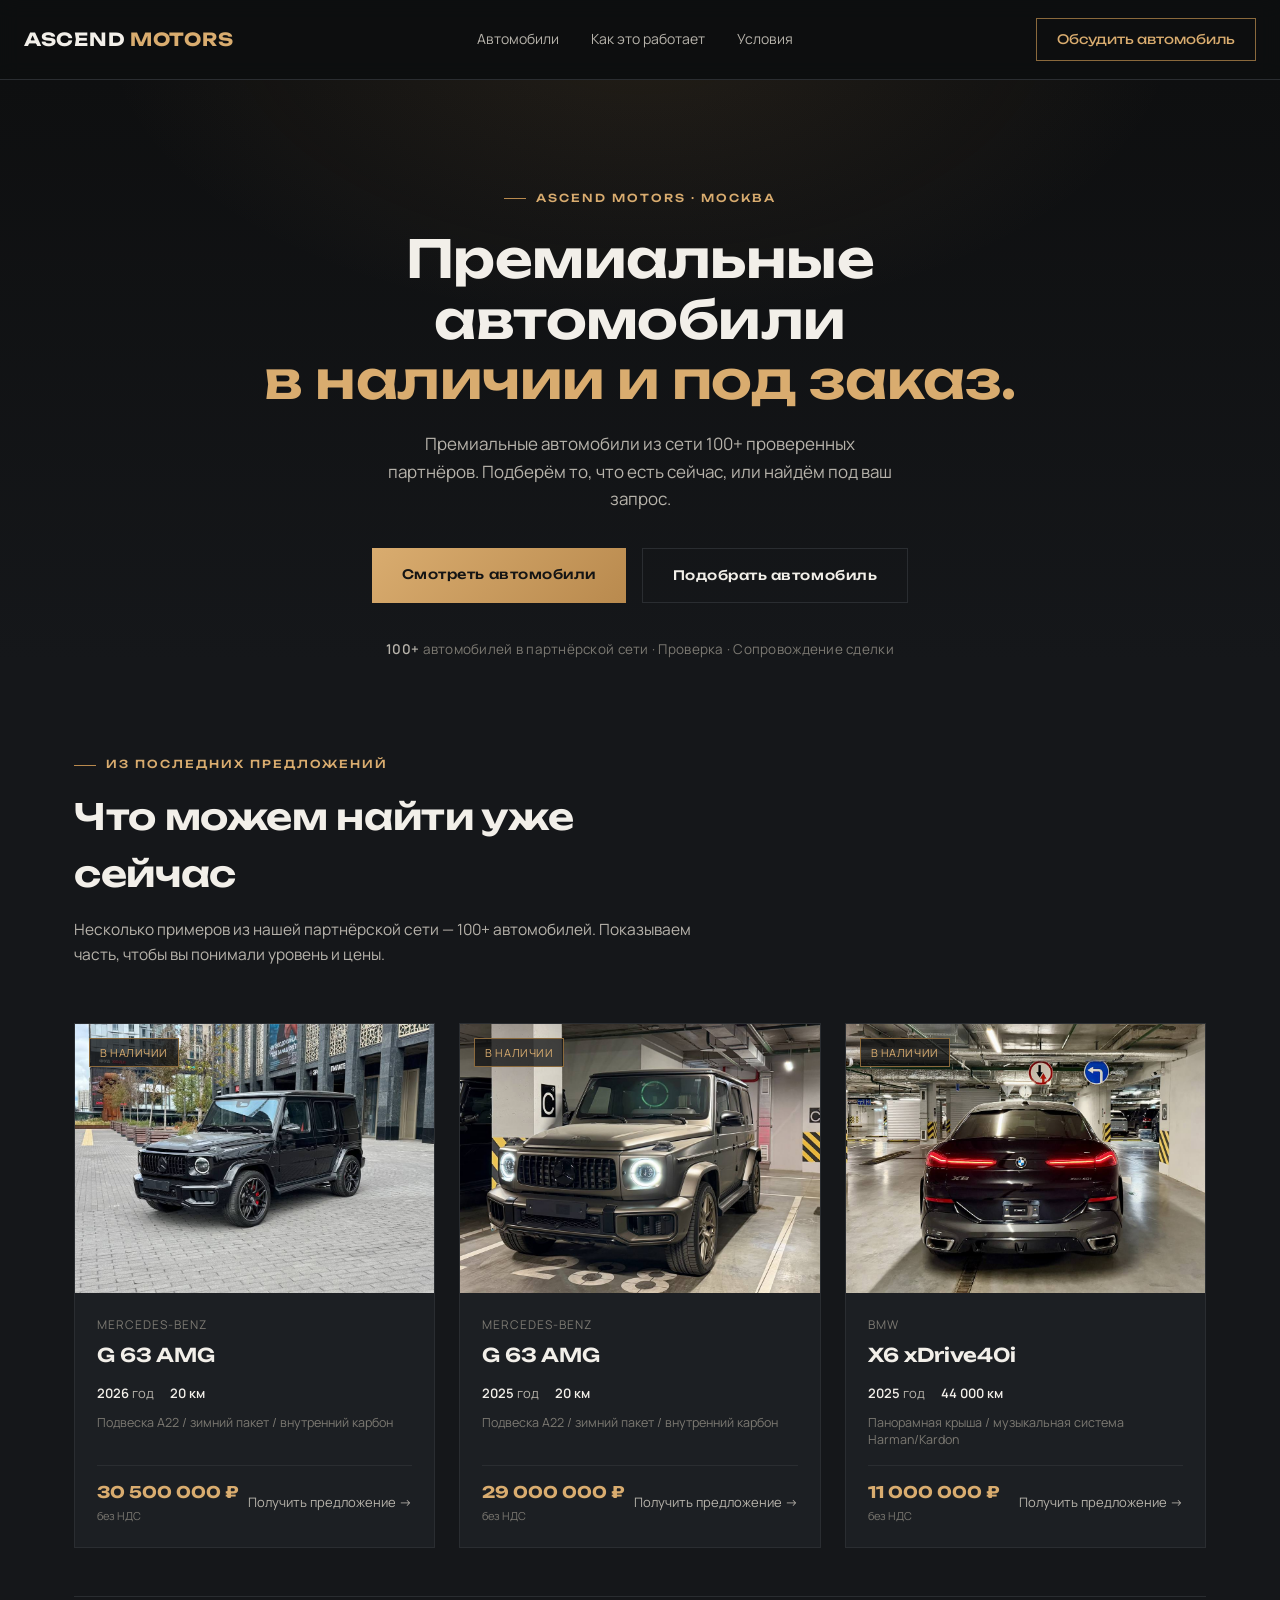
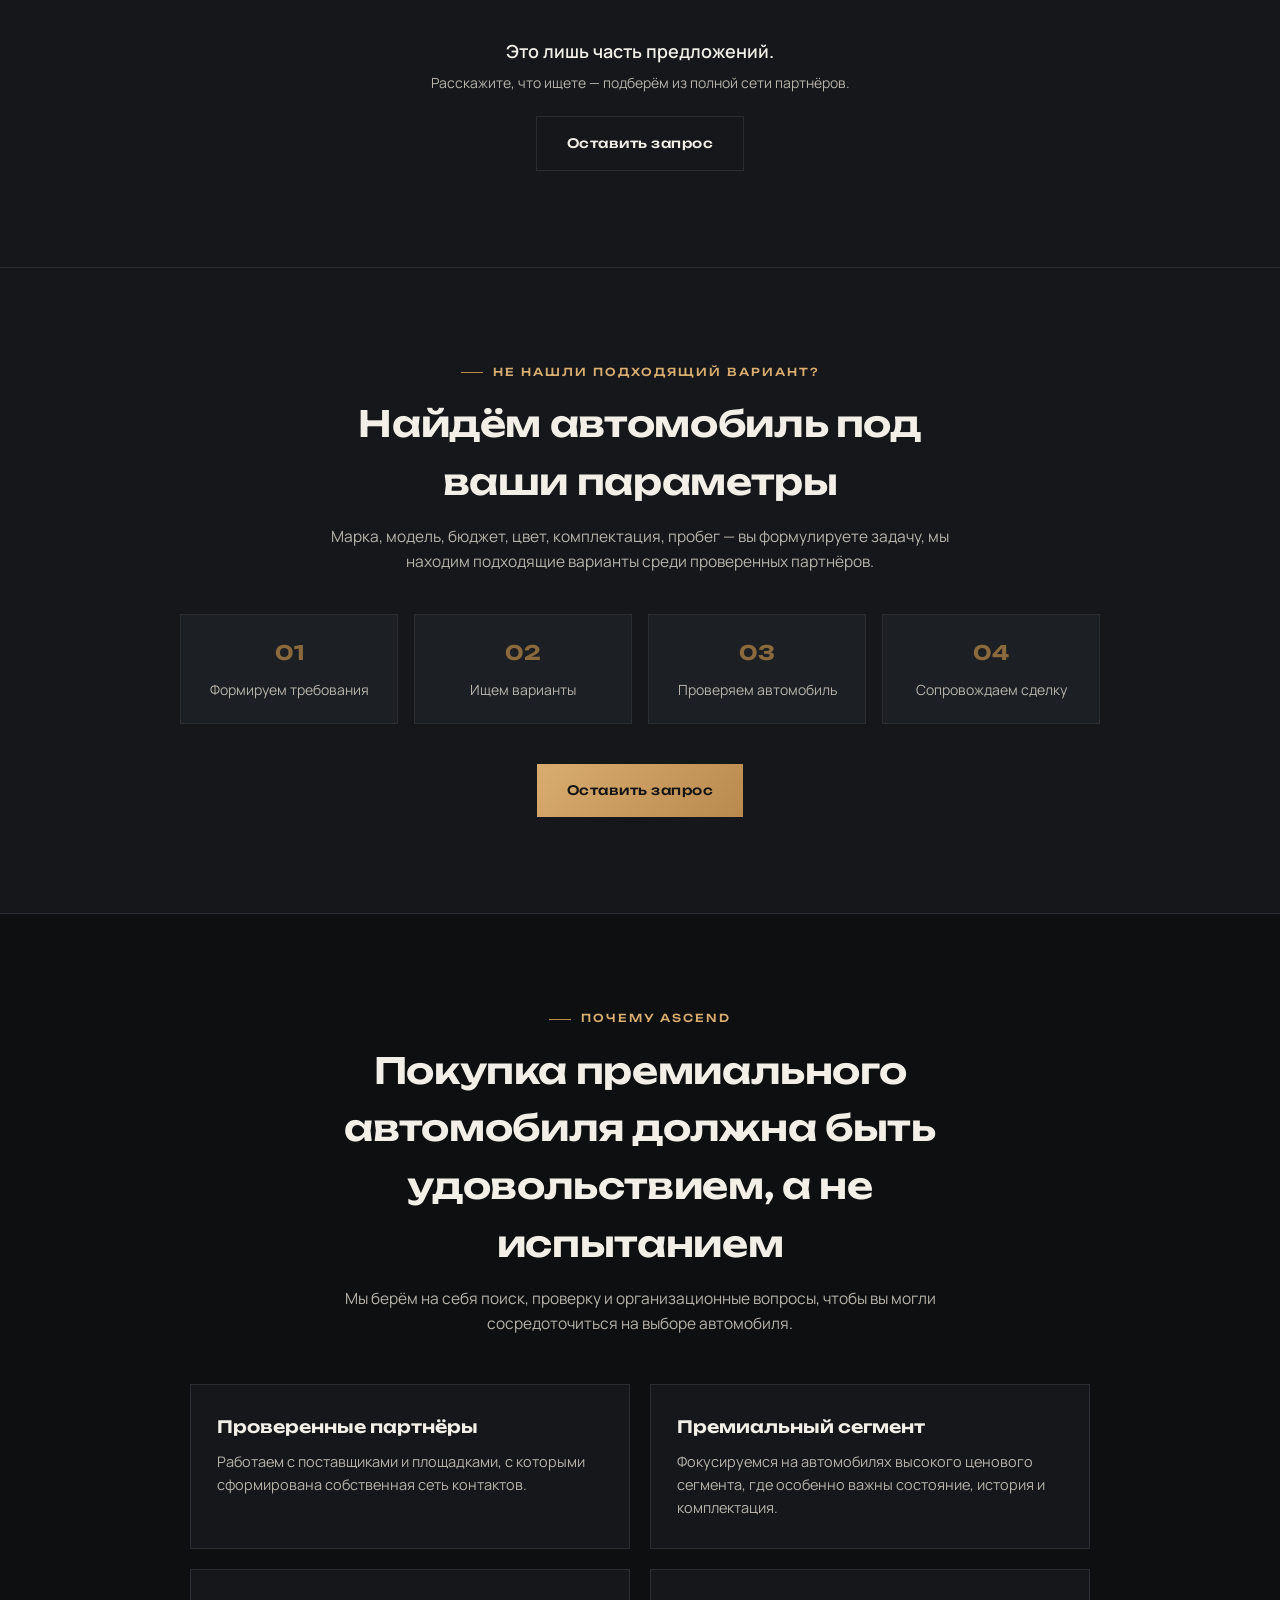
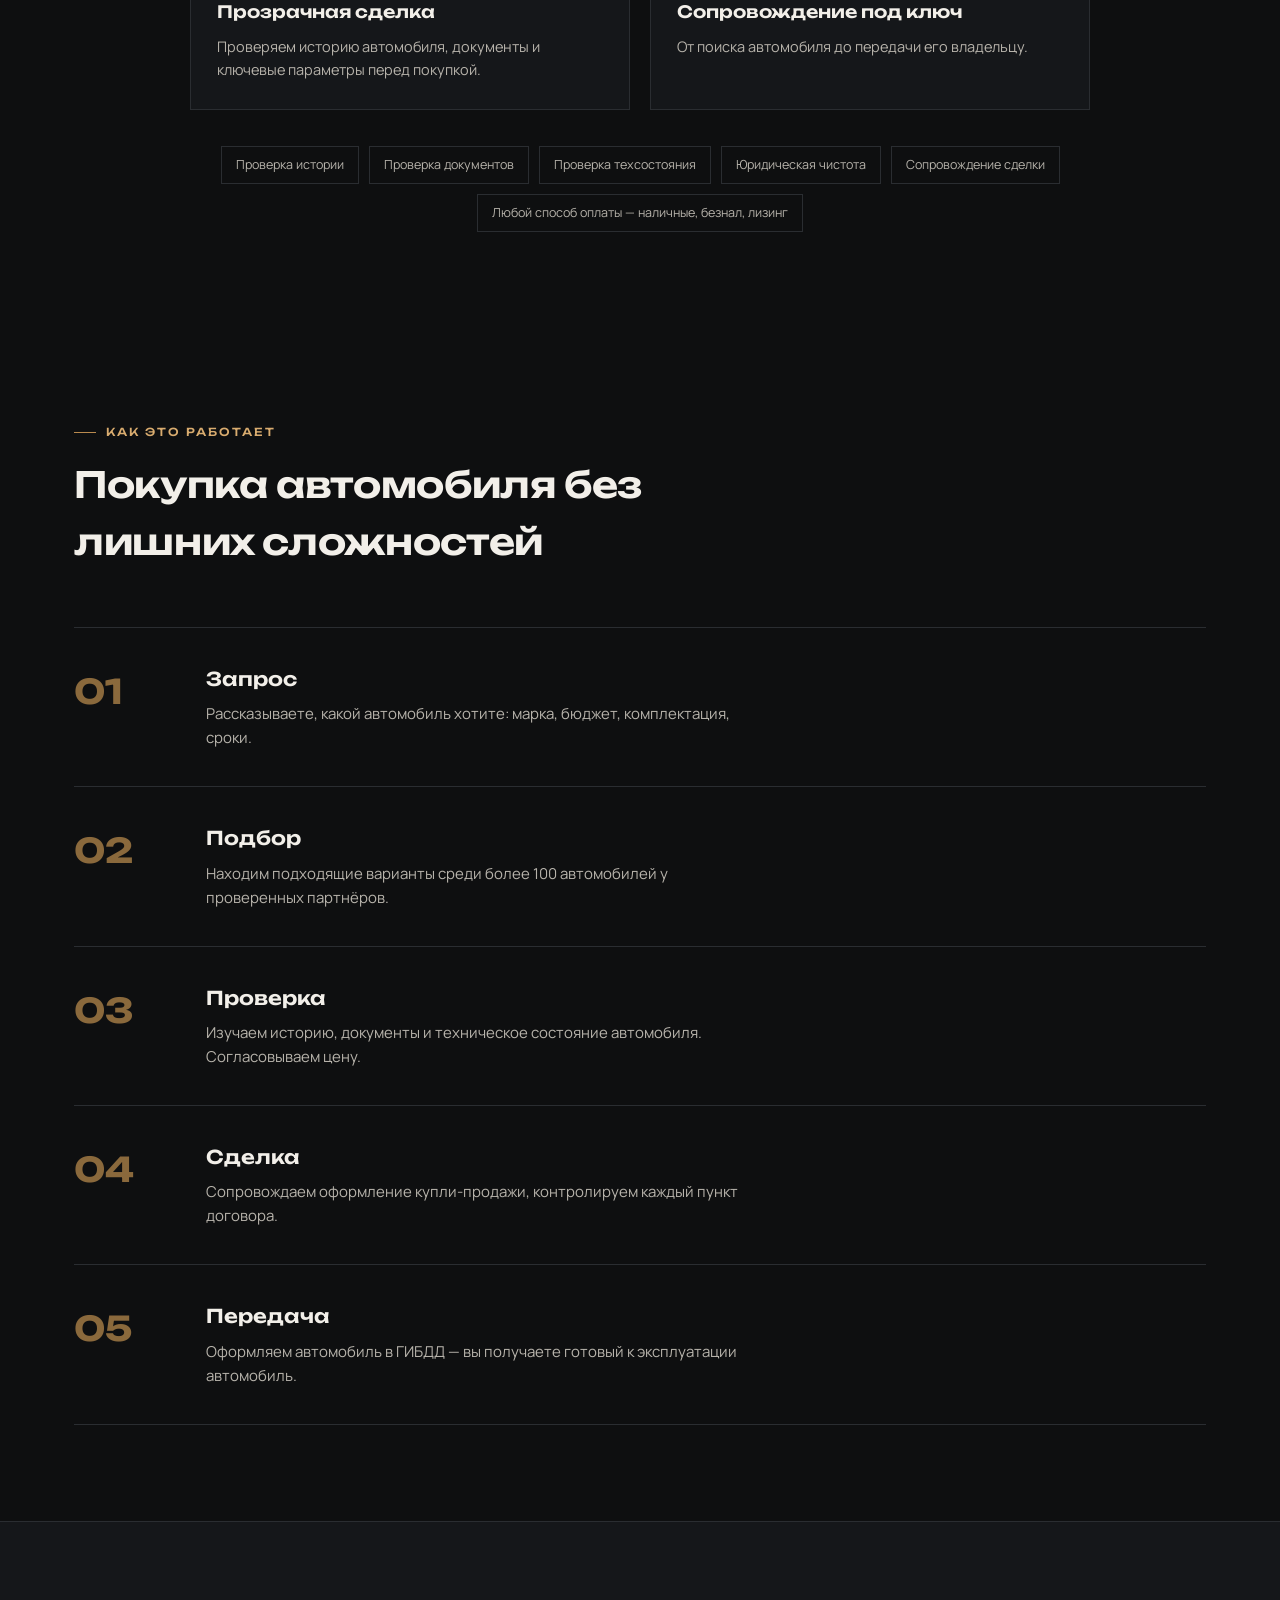
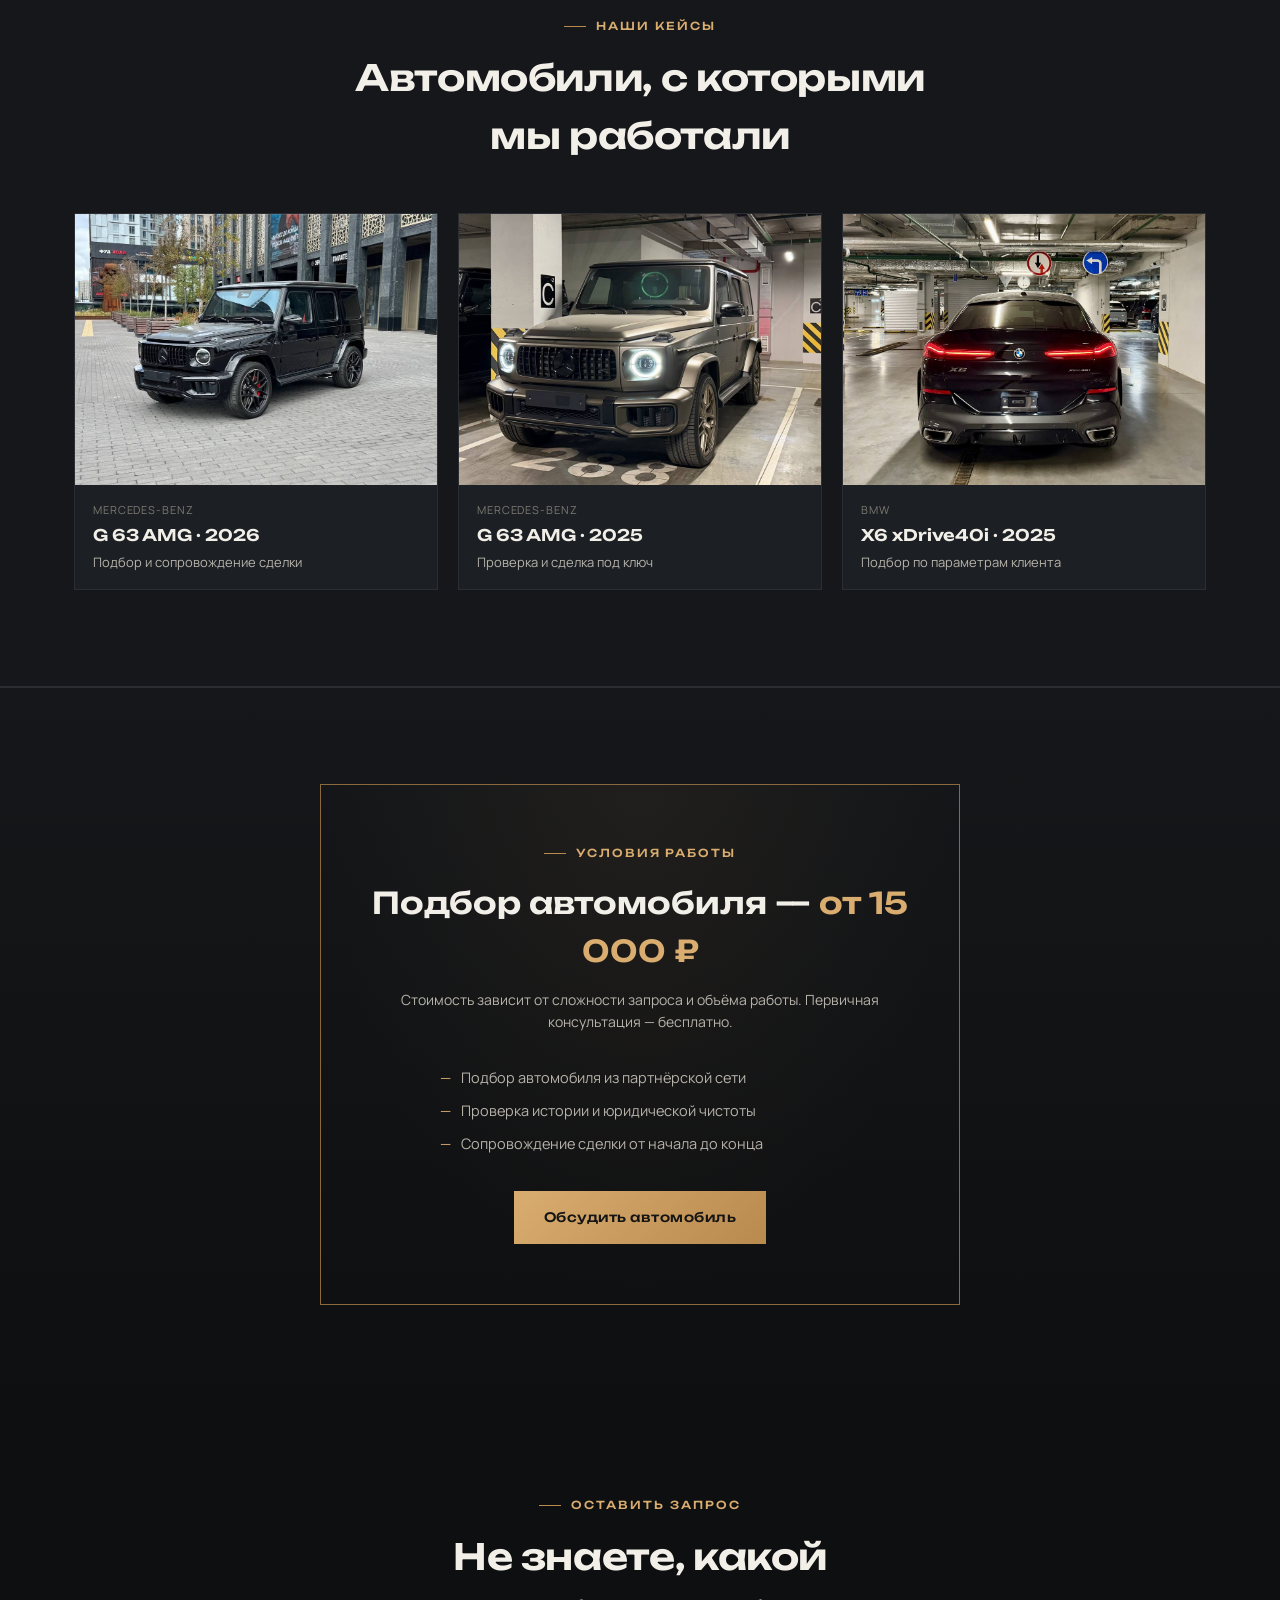
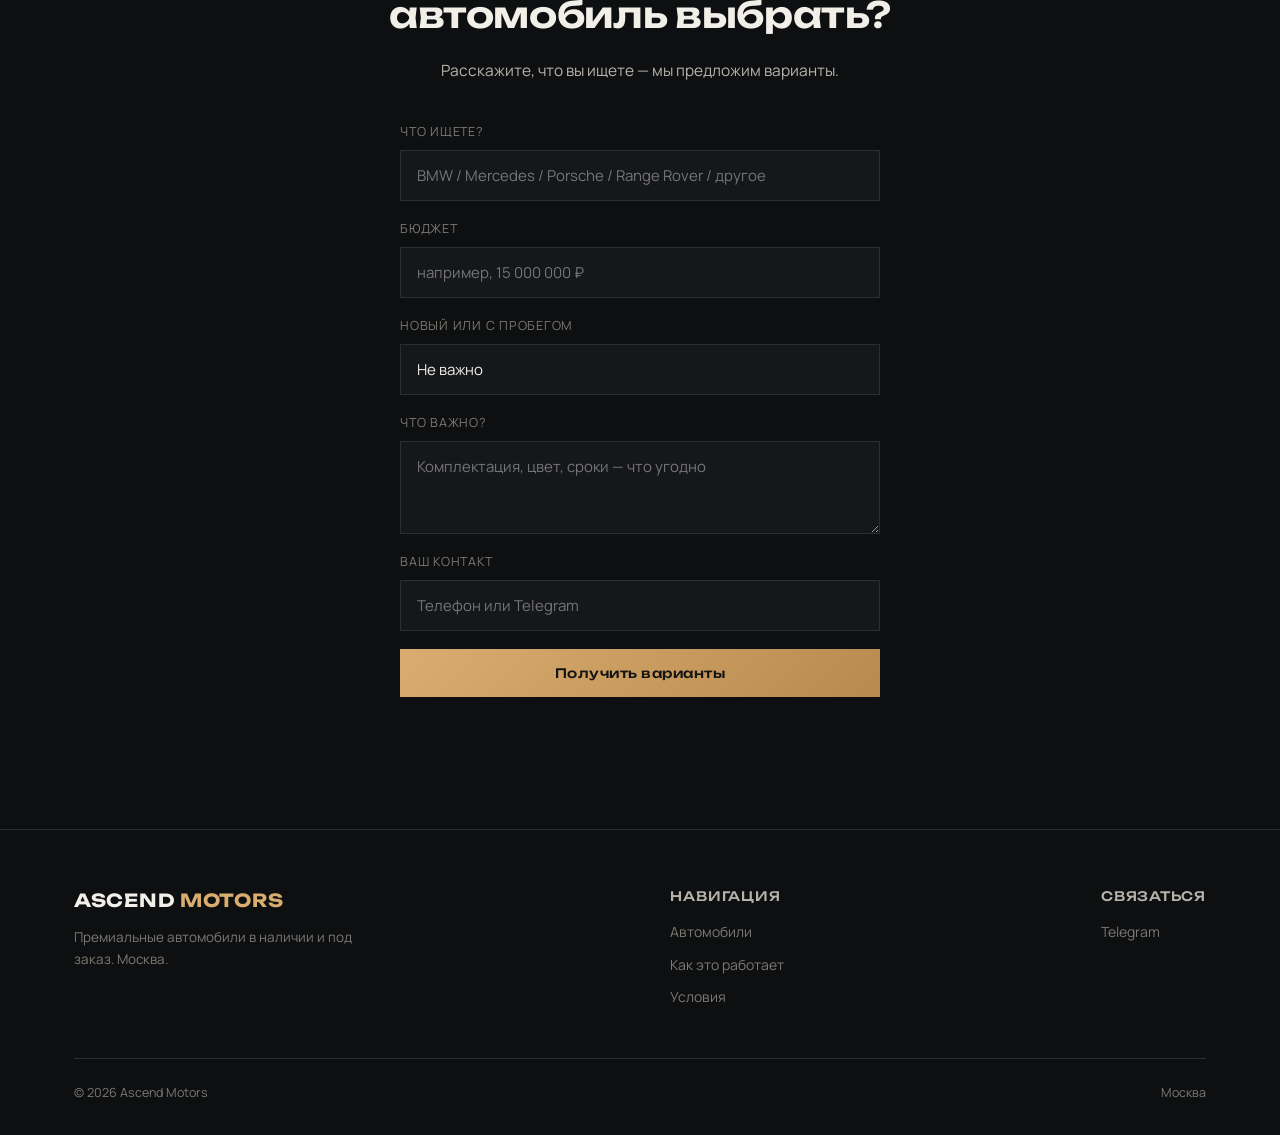
==== index.html @ bc5dca81 "Add files via upload" ====
<!DOCTYPE html>
<html lang="ru">
<head>
<meta charset="UTF-8">
<meta name="viewport" content="width=device-width, initial-scale=1.0">
<title>Ascend Motors — Премиальные автомобили в наличии и под заказ</title>
<link rel="preconnect" href="https://fonts.googleapis.com">
<link href="https://fonts.googleapis.com/css2?family=Unbounded:wght@400;500;600;700;800&family=Manrope:wght@400;500;600;700&display=swap" rel="stylesheet">
<style>
  :root{
    --bg-0:#0e0f10;
    --bg-1:#15171a;
    --bg-2:#1c1f23;
    --line:#2a2d31;
    --text-0:#f2efe9;
    --text-1:#b7b3ab;
    --text-2:#7c7972;
    --bronze:#b98a4e;
    --bronze-light:#d9ac6f;
    --bronze-dim:#8a693c;
    --radius:2px;
  }
  *{margin:0;padding:0;box-sizing:border-box;}
  html{scroll-behavior:smooth;overflow-x:hidden;}
  body{
    background:var(--bg-0);
    color:var(--text-0);
    font-family:'Manrope',sans-serif;
    font-size:16px;
    line-height:1.6;
    -webkit-font-smoothing:antialiased;
    overflow-x:hidden;
    max-width:100vw;
  }
  h1,h2,h3,.eyebrow,.logo,.btn,.stat-num{
    font-family:'Unbounded',sans-serif;
  }
  a{color:inherit;text-decoration:none;}
  img{max-width:100%;display:block;}
  .wrap{max-width:1180px;margin:0 auto;padding:0 24px;}
  .eyebrow{
    font-size:11px;
    letter-spacing:.18em;
    text-transform:uppercase;
    color:var(--bronze-light);
    font-weight:500;
    display:flex;
    align-items:center;
    gap:10px;
  }
  .eyebrow::before{
    content:'';
    width:22px;height:1px;
    background:var(--bronze);
    display:inline-block;
  }

  /* HEADER */
  header{
    position:sticky;top:0;z-index:50;
    background:rgba(14,15,16,.85);
    backdrop-filter:blur(10px);
    border-bottom:1px solid var(--line);
  }
  .nav{
    display:flex;align-items:center;justify-content:space-between;
    padding:18px 24px;
  }
  .logo{
    font-size:18px;font-weight:700;letter-spacing:.04em;
  }
  .logo span{color:var(--bronze-light);}
  .nav-links{
    display:flex;gap:32px;
    font-size:14px;
    color:var(--text-1);
  }
  .nav-links a:hover{color:var(--text-0);}
  .nav-cta{
    border:1px solid var(--bronze-dim);
    padding:10px 20px;
    font-size:13px;
    font-family:'Unbounded',sans-serif;
    color:var(--bronze-light);
    transition:.2s;
  }
  .nav-cta:hover{background:var(--bronze);color:#0e0f10;border-color:var(--bronze);}
  .nav-toggle{display:none;}

  /* HERO */
  .hero{
    position:relative;
    padding:110px 24px 0;
    overflow:hidden;
    background:
      radial-gradient(ellipse 900px 500px at 50% -10%, rgba(185,138,78,.12), transparent 60%),
      linear-gradient(180deg,var(--bg-0),var(--bg-1));
  }
  .hero-grid{
    position:relative;
    max-width:760px;margin:0 auto;
    text-align:center;
    display:flex;
    flex-direction:column;
    align-items:center;
  }
  .hero .eyebrow{justify-content:center;}
  .hero h1{
    font-size:clamp(32px,4.6vw,52px);
    line-height:1.16;
    font-weight:600;
    letter-spacing:-.01em;
    margin:22px 0 20px;
  }
  .hero h1 em{
    font-style:normal;
    color:var(--bronze-light);
  }
  .hero p{
    color:var(--text-1);
    font-size:17px;
    max-width:520px;
    margin:0 auto 36px;
  }
  .hero-cta-row{display:flex;gap:16px;flex-wrap:wrap;justify-content:center;}
  .btn{
    display:inline-block;
    padding:16px 30px;
    font-size:13px;
    letter-spacing:.04em;
    font-weight:500;
  }
  .btn-primary{
    background:linear-gradient(135deg,var(--bronze-light),var(--bronze));
    color:#141414;
  }
  .btn-primary:hover{filter:brightness(1.08);}
  .btn-ghost{
    border:1px solid var(--line);
    color:var(--text-0);
  }
  .btn-ghost:hover{border-color:var(--bronze-dim);}

  .hero-tagline{
    margin-top:36px;
    font-size:13.5px;
    color:var(--text-2);
    letter-spacing:.02em;
  }
  .hero-tagline b{color:var(--text-1);font-weight:600;}

  /* SECTION SHARED */
  section{padding:96px 24px;}
  .section-head{
    max-width:640px;
    margin-bottom:56px;
  }
  .section-head h2{
    font-size:clamp(26px,3vw,36px);
    font-weight:600;
    margin-top:14px;
    letter-spacing:-.01em;
  }
  .section-head p{color:var(--text-1);margin-top:14px;font-size:15.5px;}

  /* CONCIERGE (FIND FOR ME) */
  .concierge{background:var(--bg-1);border-top:1px solid var(--line);border-bottom:1px solid var(--line);}
  .mini-steps{
    display:grid;
    grid-template-columns:repeat(4, minmax(0,1fr));
    gap:16px;
    max-width:920px;margin:0 auto;
  }
  .mini-step{
    background:var(--bg-2);
    border:1px solid var(--line);
    padding:22px 18px;
    text-align:center;
    font-size:14px;
    color:var(--text-1);
  }
  .mini-step span{
    display:block;
    font-family:'Unbounded',sans-serif;
    color:var(--bronze-dim);
    font-size:20px;
    font-weight:700;
    margin-bottom:10px;
  }

  /* WHY ASCEND */
  .why-grid{
    display:grid;
    grid-template-columns:repeat(2, minmax(0,1fr));
    gap:20px;
    max-width:900px;margin:0 auto;
  }
  .why-card{
    background:var(--bg-1);
    border:1px solid var(--line);
    padding:28px 26px;
  }
  .why-card h3{font-size:17px;font-weight:600;margin-bottom:10px;}
  .why-card p{color:var(--text-1);font-size:14.5px;}
  .trust-chips{
    display:flex;flex-wrap:wrap;
    justify-content:center;
    gap:10px;
    max-width:900px;margin:36px auto 0;
  }
  .trust-chips span{
    border:1px solid var(--line);
    color:var(--text-1);
    font-size:12.5px;
    padding:8px 14px;
  }

  /* LISTINGS */
  .listings{background:var(--bg-1);}
  .listing-grid{
    display:grid;
    grid-template-columns:repeat(3, minmax(0,1fr));
    gap:24px;
  }
  .car-card{
    background:var(--bg-2);
    border:1px solid var(--line);
    min-width:0;
    display:flex;
    flex-direction:column;
  }
  .car-photo{
    width:100%;
    aspect-ratio:4/3;
    background-size:cover;
    background-position:center;
    position:relative;
  }
  .car-photo .tag{
    position:absolute;top:14px;left:14px;
    font-size:11px;letter-spacing:.05em;text-transform:uppercase;
    background:rgba(14,15,16,.75);
    border:1px solid var(--bronze-dim);
    color:var(--bronze-light);
    padding:5px 10px;
  }
  .car-body{padding:22px;flex:1;display:flex;flex-direction:column;}
  .car-body .make{color:var(--text-2);font-size:12px;text-transform:uppercase;letter-spacing:.08em;}
  .car-body h3{font-size:19px;margin:6px 0 12px;font-family:'Unbounded',sans-serif;font-weight:600;}
  .car-specs{
    display:flex;gap:16px;
    color:var(--text-1);font-size:13px;
    margin-bottom:16px;
    flex-wrap:wrap;
  }
  .car-specs span b{color:var(--text-0);font-weight:600;}
  .car-trim{
    color:var(--text-2);
    font-size:12.5px;
    margin-top:-6px;
    margin-bottom:16px;
    line-height:1.4;
  }
  .car-meta{display:flex;justify-content:space-between;align-items:center;border-top:1px solid var(--line);padding-top:14px;margin-top:auto;}
  .car-price{font-size:16px;color:var(--bronze-light);font-weight:700;font-family:'Unbounded',sans-serif;}
  .car-price .vat-note{
    display:block;
    font-size:11px;color:var(--text-2);font-weight:400;
    font-family:'Manrope',sans-serif;
    margin-top:2px;
  }
  .car-link{font-size:13px;color:var(--text-1);}
  .listings-cta{
    text-align:center;margin-top:48px;
    padding-top:40px;
    border-top:1px solid var(--line);
  }
  .listings-cta p{margin:0;font-size:18px;font-weight:600;color:var(--text-0);}
  .listings-cta .listings-cta-sub{
    font-size:14px;font-weight:400;color:var(--text-1);
    margin-top:6px;margin-bottom:22px;
  }

  /* CONTACT FORM */
  .lead-form{
    max-width:480px;margin:0 auto;
    display:flex;flex-direction:column;gap:18px;
  }
  .form-row{display:flex;flex-direction:column;gap:8px;}
  .form-row label{
    font-size:12.5px;color:var(--text-2);
    text-transform:uppercase;letter-spacing:.06em;
  }
  .form-row input,.form-row textarea,.form-row select{
    background:var(--bg-1);
    border:1px solid var(--line);
    color:var(--text-0);
    padding:14px 16px;
    font-family:'Manrope',sans-serif;
    font-size:15px;
    resize:vertical;
  }
  .form-row select{appearance:none;}
  .form-row input:focus,.form-row textarea:focus,.form-row select:focus{
    outline:none;border-color:var(--bronze-dim);
  }
  .lead-form button{border:none;cursor:pointer;font-family:'Unbounded',sans-serif;}
  .lead-form button:disabled{opacity:.6;cursor:default;}
  .lead-status{font-size:13.5px;text-align:center;min-height:18px;}
  .lead-status.success{color:var(--bronze-light);}
  .lead-status.error{color:#d97a6f;}

  /* PROCESS */
  .process-list{border-top:1px solid var(--line);}
  .process-item{
    display:grid;
    grid-template-columns:100px 1fr;
    gap:32px;
    padding:36px 0;
    border-bottom:1px solid var(--line);
    align-items:start;
  }
  .process-item .step-num{
    font-family:'Unbounded',sans-serif;
    font-size:34px;
    color:var(--bronze-dim);
    font-weight:700;
  }
  .process-item h3{font-size:19px;font-weight:600;margin-bottom:8px;}
  .process-item p{color:var(--text-1);font-size:15px;max-width:560px;}

  /* CASES */
  .cases{background:var(--bg-1);border-top:1px solid var(--line);border-bottom:1px solid var(--line);}
  .case-grid{
    display:grid;
    grid-template-columns:repeat(3, minmax(0,1fr));
    gap:20px;
  }
  .case-card{
    background:var(--bg-2);
    border:1px solid var(--line);
    min-width:0;
  }
  .case-photo{
    width:100%;
    aspect-ratio:4/3;
    background-size:cover;
    background-position:center;
  }
  .case-body{padding:16px 18px;}
  .case-body .case-make{color:var(--text-2);font-size:11px;text-transform:uppercase;letter-spacing:.08em;}
  .case-body h3{font-size:16px;margin:4px 0 4px;font-family:'Unbounded',sans-serif;font-weight:600;}
  .case-body .case-note{color:var(--text-1);font-size:13px;}

  /* PRICE */
  .price-section{
    background:linear-gradient(180deg,var(--bg-1),var(--bg-0));
    border-top:1px solid var(--line);
  }
  .price-box{
    max-width:640px;margin:0 auto;
    text-align:center;
    border:1px solid var(--bronze-dim);
    padding:60px 40px;
    background:radial-gradient(ellipse at 50% 0%, rgba(185,138,78,.08), transparent 70%);
  }
  .price-box .amount{
    font-family:'Unbounded',sans-serif;
    font-size:56px;
    font-weight:700;
    color:var(--bronze-light);
    margin:18px 0 8px;
  }
  .price-box .amount sup{font-size:22px;margin-left:6px;}
  .price-heading{
    font-family:'Unbounded',sans-serif;
    font-size:clamp(22px,3vw,30px);
    font-weight:600;
    color:var(--text-0);
    margin:16px 0 14px;
  }
  .price-heading span{color:var(--bronze-light);}
  .price-note{color:var(--text-1);font-size:14px;margin-bottom:32px;}
  .price-list{
    display:flex;flex-direction:column;gap:10px;
    text-align:left;
    max-width:400px;margin:0 auto 36px;
  }
  .price-list li{
    list-style:none;
    display:flex;gap:10px;
    color:var(--text-1);font-size:14.5px;
  }
  .price-list li::before{content:'—';color:var(--bronze-light);}

  /* FOOTER */
  footer{
    border-top:1px solid var(--line);
    padding:56px 24px 32px;
    background:var(--bg-0);
  }
  .footer-grid{
    display:flex;justify-content:space-between;flex-wrap:wrap;gap:32px;
    margin-bottom:40px;
  }
  .footer-brand .logo{margin-bottom:12px;}
  .footer-brand p{color:var(--text-2);font-size:13.5px;max-width:280px;}
  .footer-col h4{font-size:13px;color:var(--text-1);text-transform:uppercase;letter-spacing:.06em;margin-bottom:14px;font-family:'Unbounded',sans-serif;font-weight:500;}
  .footer-col a{display:block;color:var(--text-2);font-size:14px;margin-bottom:10px;}
  .footer-col a:hover{color:var(--bronze-light);}
  .footer-bottom{
    border-top:1px solid var(--line);
    padding-top:24px;
    color:var(--text-2);
    font-size:12.5px;
    display:flex;justify-content:space-between;flex-wrap:wrap;gap:10px;
  }

  @media(max-width:920px){
    section{padding:64px 20px;}
    .wrap{padding:0 20px;}
    .hero{padding:88px 20px 0;}
    .section-head{margin-bottom:40px;}

    .nav{padding:14px 16px;}
    .nav-links{display:none;}
    .nav-cta{padding:9px 16px;font-size:12px;}
    .logo{font-size:15px;}

    .hero-tagline{margin-top:32px;font-size:12.5px;}

    .value-list{grid-template-columns:1fr;}
    .value-list li{padding:18px;font-size:14px;}
    .mini-steps{grid-template-columns:repeat(2, minmax(0,1fr));}
    .why-grid{grid-template-columns:1fr;}
    .case-grid{grid-template-columns:repeat(2, minmax(0,1fr));}

    .listing-grid{grid-template-columns:1fr;}
    .car-specs{gap:12px;font-size:12.5px;}

    .process-item{grid-template-columns:44px 1fr;gap:18px;padding:28px 0;}
    .process-item .step-num{font-size:26px;}
    .process-item h3{font-size:17px;}
    .process-item p{font-size:14px;}

    .price-box{padding:40px 22px;}
    .price-heading{font-size:24px;}

    .footer-grid{flex-direction:column;gap:28px;}
  }

  @media(max-width:420px){
    .hero h1{font-size:28px;}
    .hero-tagline{font-size:12px;}
    .hero p{font-size:15.5px;}
    .btn{padding:14px 22px;font-size:12.5px;}
    .price-box .amount{font-size:36px;}
    .price-heading{font-size:21px;}
  }
</style>
</head>
<body>

<header>
  <div class="nav">
    <a href="#top" class="logo">ASCEND <span>MOTORS</span></a>
    <nav class="nav-links">
      <a href="#listings">Автомобили</a>
      <a href="#process">Как это работает</a>
      <a href="#price">Условия</a>
    </nav>
    <a href="#contact" class="nav-cta">Обсудить автомобиль</a>
  </div>
</header>

<!-- HERO -->
<section class="hero" id="top">
  <div class="hero-grid">
    <div class="eyebrow">Ascend Motors · Москва</div>
    <h1>Премиальные автомобили<br><em>в наличии и под заказ.</em></h1>
    <p>Премиальные автомобили из сети 100+ проверенных партнёров. Подберём то, что есть сейчас, или найдём под ваш запрос.</p>
    <div class="hero-cta-row">
      <a href="#listings" class="btn btn-primary">Смотреть автомобили</a>
      <a href="#request" class="btn btn-ghost">Подобрать автомобиль</a>
    </div>
    <div class="hero-tagline">
      <b>100+</b> автомобилей в партнёрской сети · Проверка · Сопровождение сделки
    </div>
  </div>
</section>

<!-- LISTINGS -->
<section class="listings" id="listings">
  <div class="wrap">
    <div class="section-head">
      <div class="eyebrow">Из последних предложений</div>
      <h2>Что можем найти уже сейчас</h2>
      <p>Несколько примеров из нашей партнёрской сети — 100+ автомобилей. Показываем часть, чтобы вы понимали уровень и цены.</p>
    </div>
    <div class="listing-grid" id="listing-grid">
      <!-- Карточки машин рендерятся автоматически из файла cars.js -->
    </div>
    <div class="listings-cta">
      <p>Это лишь часть предложений.</p>
      <p class="listings-cta-sub">Расскажите, что ищете — подберём из полной сети партнёров.</p>
      <a href="#request" class="btn btn-ghost">Оставить запрос</a>
    </div>
  </div>
</section>

<!-- CONCIERGE / FIND FOR ME -->
<section class="concierge" id="request">
  <div class="wrap">
    <div class="section-head" style="margin:0 auto 40px;text-align:center;">
      <div class="eyebrow" style="justify-content:center;">Не нашли подходящий вариант?</div>
      <h2>Найдём автомобиль под ваши параметры</h2>
      <p style="margin-left:auto;margin-right:auto;">Марка, модель, бюджет, цвет, комплектация, пробег — вы формулируете задачу, мы находим подходящие варианты среди проверенных партнёров.</p>
    </div>
    <div class="mini-steps">
      <div class="mini-step"><span>01</span>Формируем требования</div>
      <div class="mini-step"><span>02</span>Ищем варианты</div>
      <div class="mini-step"><span>03</span>Проверяем автомобиль</div>
      <div class="mini-step"><span>04</span>Сопровождаем сделку</div>
    </div>
    <div style="text-align:center;margin-top:40px;">
      <a href="#contact" class="btn btn-primary">Оставить запрос</a>
    </div>
  </div>
</section>

<!-- WHY ASCEND -->
<section class="why-section" id="why">
  <div class="wrap">
    <div class="section-head" style="margin:0 auto 48px;text-align:center;">
      <div class="eyebrow" style="justify-content:center;">Почему Ascend</div>
      <h2>Покупка премиального автомобиля должна быть удовольствием, а не испытанием</h2>
      <p style="margin-left:auto;margin-right:auto;">Мы берём на себя поиск, проверку и организационные вопросы, чтобы вы могли сосредоточиться на выборе автомобиля.</p>
    </div>
    <div class="why-grid">
      <div class="why-card">
        <h3>Проверенные партнёры</h3>
        <p>Работаем с поставщиками и площадками, с которыми сформирована собственная сеть контактов.</p>
      </div>
      <div class="why-card">
        <h3>Премиальный сегмент</h3>
        <p>Фокусируемся на автомобилях высокого ценового сегмента, где особенно важны состояние, история и комплектация.</p>
      </div>
      <div class="why-card">
        <h3>Прозрачная сделка</h3>
        <p>Проверяем историю автомобиля, документы и ключевые параметры перед покупкой.</p>
      </div>
      <div class="why-card">
        <h3>Сопровождение под ключ</h3>
        <p>От поиска автомобиля до передачи его владельцу.</p>
      </div>
    </div>
    <div class="trust-chips">
      <span>Проверка истории</span>
      <span>Проверка документов</span>
      <span>Проверка техсостояния</span>
      <span>Юридическая чистота</span>
      <span>Сопровождение сделки</span>
      <span>Любой способ оплаты — наличные, безнал, лизинг</span>
    </div>
  </div>
</section>

<!-- PROCESS -->
<section id="process">
  <div class="wrap">
    <div class="section-head">
      <div class="eyebrow">Как это работает</div>
      <h2>Покупка автомобиля без лишних сложностей</h2>
    </div>
    <div class="process-list">
      <div class="process-item">
        <div class="step-num">01</div>
        <div>
          <h3>Запрос</h3>
          <p>Рассказываете, какой автомобиль хотите: марка, бюджет, комплектация, сроки.</p>
        </div>
      </div>
      <div class="process-item">
        <div class="step-num">02</div>
        <div>
          <h3>Подбор</h3>
          <p>Находим подходящие варианты среди более 100 автомобилей у проверенных партнёров.</p>
        </div>
      </div>
      <div class="process-item">
        <div class="step-num">03</div>
        <div>
          <h3>Проверка</h3>
          <p>Изучаем историю, документы и техническое состояние автомобиля. Согласовываем цену.</p>
        </div>
      </div>
      <div class="process-item">
        <div class="step-num">04</div>
        <div>
          <h3>Сделка</h3>
          <p>Сопровождаем оформление купли-продажи, контролируем каждый пункт договора.</p>
        </div>
      </div>
      <div class="process-item">
        <div class="step-num">05</div>
        <div>
          <h3>Передача</h3>
          <p>Оформляем автомобиль в ГИБДД — вы получаете готовый к эксплуатации автомобиль.</p>
        </div>
      </div>
    </div>
  </div>
</section>

<!-- CASES -->
<section class="cases" id="cases">
  <div class="wrap">
    <div class="section-head" style="margin:0 auto 48px;text-align:center;">
      <div class="eyebrow" style="justify-content:center;">Наши кейсы</div>
      <h2>Автомобили, с которыми мы работали</h2>
    </div>
    <div class="case-grid" id="case-grid">
      <!-- Карточки рендерятся автоматически из файла cases.js -->
    </div>
  </div>
</section>

<!-- PRICE -->
<section class="price-section" id="price">
  <div class="wrap">
    <div class="price-box">
      <div class="eyebrow" style="justify-content:center;">Условия работы</div>
      <div class="price-heading">Подбор автомобиля — <span>от 15 000 ₽</span></div>
      <div class="price-note">Стоимость зависит от сложности запроса и объёма работы. Первичная консультация — бесплатно.</div>
      <ul class="price-list">
        <li>Подбор автомобиля из партнёрской сети</li>
        <li>Проверка истории и юридической чистоты</li>
        <li>Сопровождение сделки от начала до конца</li>
      </ul>
      <a href="#contact" class="btn btn-primary">Обсудить автомобиль</a>
    </div>
  </div>
</section>

<!-- CONTACT FORM -->
<section id="contact">
  <div class="wrap">
    <div class="section-head" style="margin:0 auto 40px;text-align:center;max-width:520px;">
      <div class="eyebrow" style="justify-content:center;">Оставить запрос</div>
      <h2>Не знаете, какой автомобиль выбрать?</h2>
      <p>Расскажите, что вы ищете — мы предложим варианты.</p>
    </div>

    <form id="lead-form" class="lead-form">
      <div class="form-row">
        <label>Что ищете?</label>
        <input type="text" id="lead-car-query" name="carQuery" placeholder="BMW / Mercedes / Porsche / Range Rover / другое">
      </div>
      <div class="form-row">
        <label>Бюджет</label>
        <input type="text" name="budget" placeholder="например, 15 000 000 ₽">
      </div>
      <div class="form-row">
        <label>Новый или с пробегом</label>
        <select name="condition">
          <option value="Не важно">Не важно</option>
          <option value="Новый">Новый</option>
          <option value="С пробегом">С пробегом</option>
        </select>
      </div>
      <div class="form-row">
        <label>Что важно?</label>
        <textarea name="important" rows="3" placeholder="Комплектация, цвет, сроки — что угодно"></textarea>
      </div>
      <div class="form-row">
        <label>Ваш контакт</label>
        <input type="text" name="contact" required placeholder="Телефон или Telegram">
      </div>
      <button type="submit" class="btn btn-primary" id="lead-submit" style="width:100%;">Получить варианты</button>
      <p id="lead-status" class="lead-status"></p>
    </form>
  </div>
</section>

<!-- FOOTER -->
<footer>
  <div class="wrap">
    <div class="footer-grid">
      <div class="footer-brand">
        <div class="logo">ASCEND <span>MOTORS</span></div>
        <p>Премиальные автомобили в наличии и под заказ. Москва.</p>
      </div>
      <div class="footer-col">
        <h4>Навигация</h4>
        <a href="#listings">Автомобили</a>
        <a href="#process">Как это работает</a>
        <a href="#price">Условия</a>
      </div>
      <div class="footer-col">
        <h4>Связаться</h4>
        <a href="https://t.me/ВАШ_ЮЗЕРНЕЙМ" target="_blank" rel="noopener">Telegram</a>
      </div>
    </div>
    <div class="footer-bottom">
      <span>© 2026 Ascend Motors</span>
      <span>Москва</span>
    </div>
  </div>
</footer>

<script src="cars.js"></script>
<script src="cases.js"></script>
<script>
  const leadForm = document.getElementById('lead-form');
  const leadSubmit = document.getElementById('lead-submit');
  const leadStatus = document.getElementById('lead-status');

  leadForm.addEventListener('submit', async (e) => {
    e.preventDefault();
    const formData = new FormData(leadForm);
    const payload = Object.fromEntries(formData.entries());

    leadSubmit.disabled = true;
    leadSubmit.textContent = 'Подбираем…';
    leadStatus.textContent = '';
    leadStatus.className = 'lead-status';

    try {
      const res = await fetch('/api/send-lead', {
        method: 'POST',
        headers: { 'Content-Type': 'application/json' },
        body: JSON.stringify(payload)
      });
      const data = await res.json();

      if (data.ok) {
        leadStatus.textContent = 'Получили ваш запрос — подберём варианты и свяжемся с вами.';
        leadStatus.className = 'lead-status success';
        leadForm.reset();
      } else {
        leadStatus.textContent = data.error || 'Не удалось отправить. Попробуйте ещё раз или напишите в Telegram.';
        leadStatus.className = 'lead-status error';
      }
    } catch (err) {
      leadStatus.textContent = 'Не удалось отправить. Попробуйте ещё раз или напишите в Telegram.';
      leadStatus.className = 'lead-status error';
    } finally {
      leadSubmit.disabled = false;
      leadSubmit.textContent = 'Получить варианты';
    }
  });
</script>

</body>
</html>
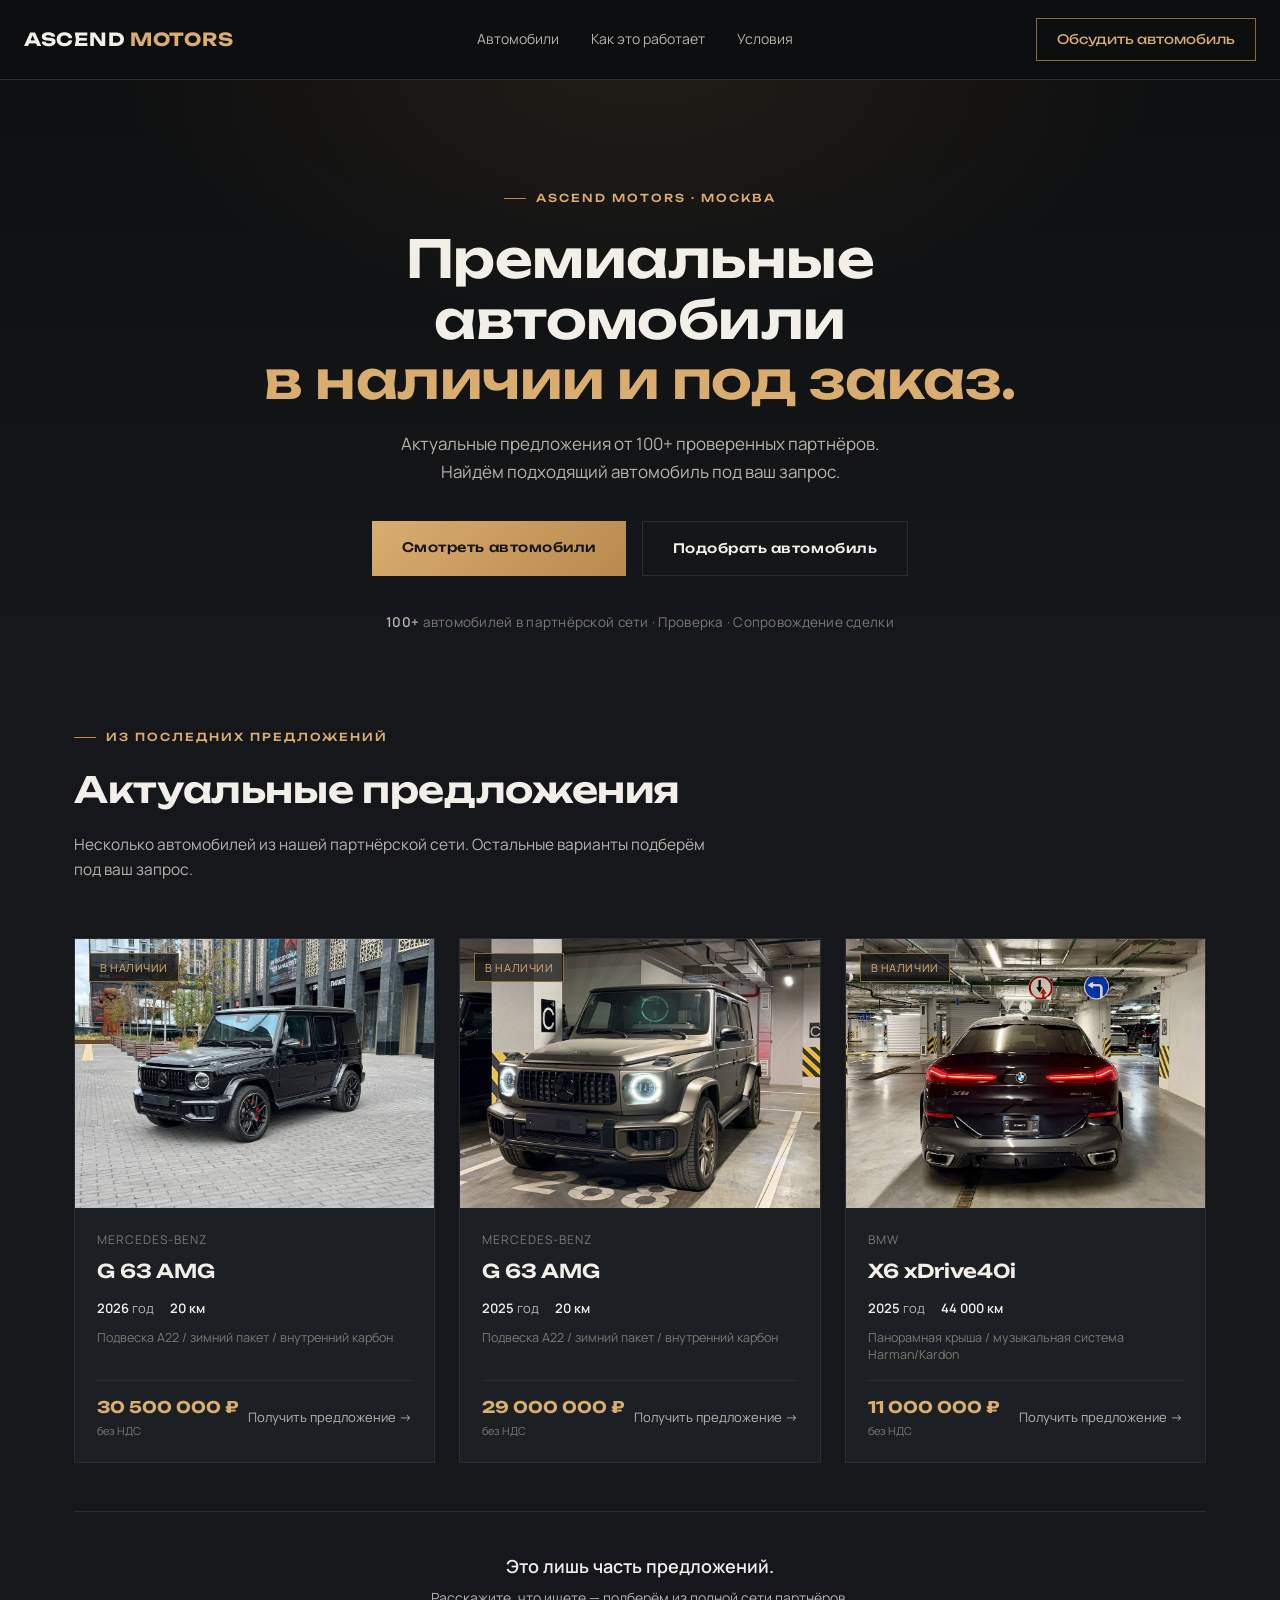
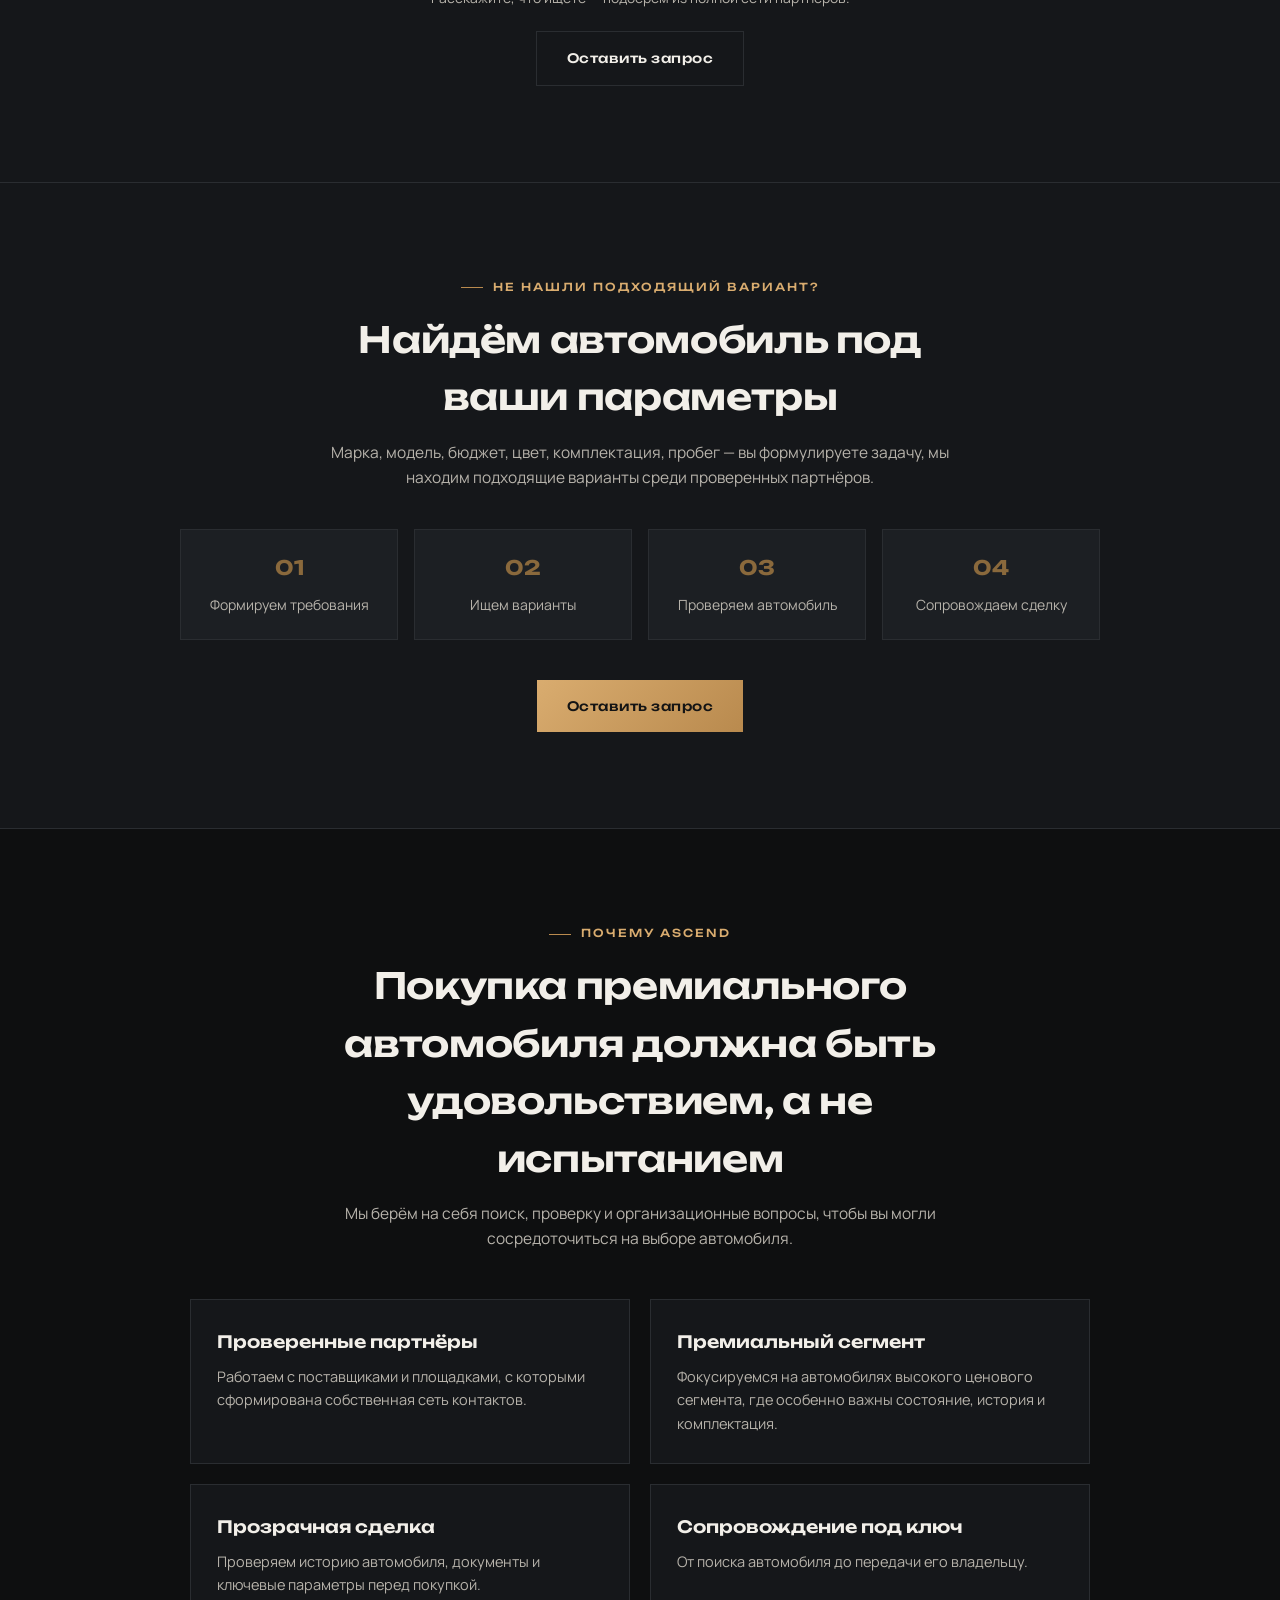
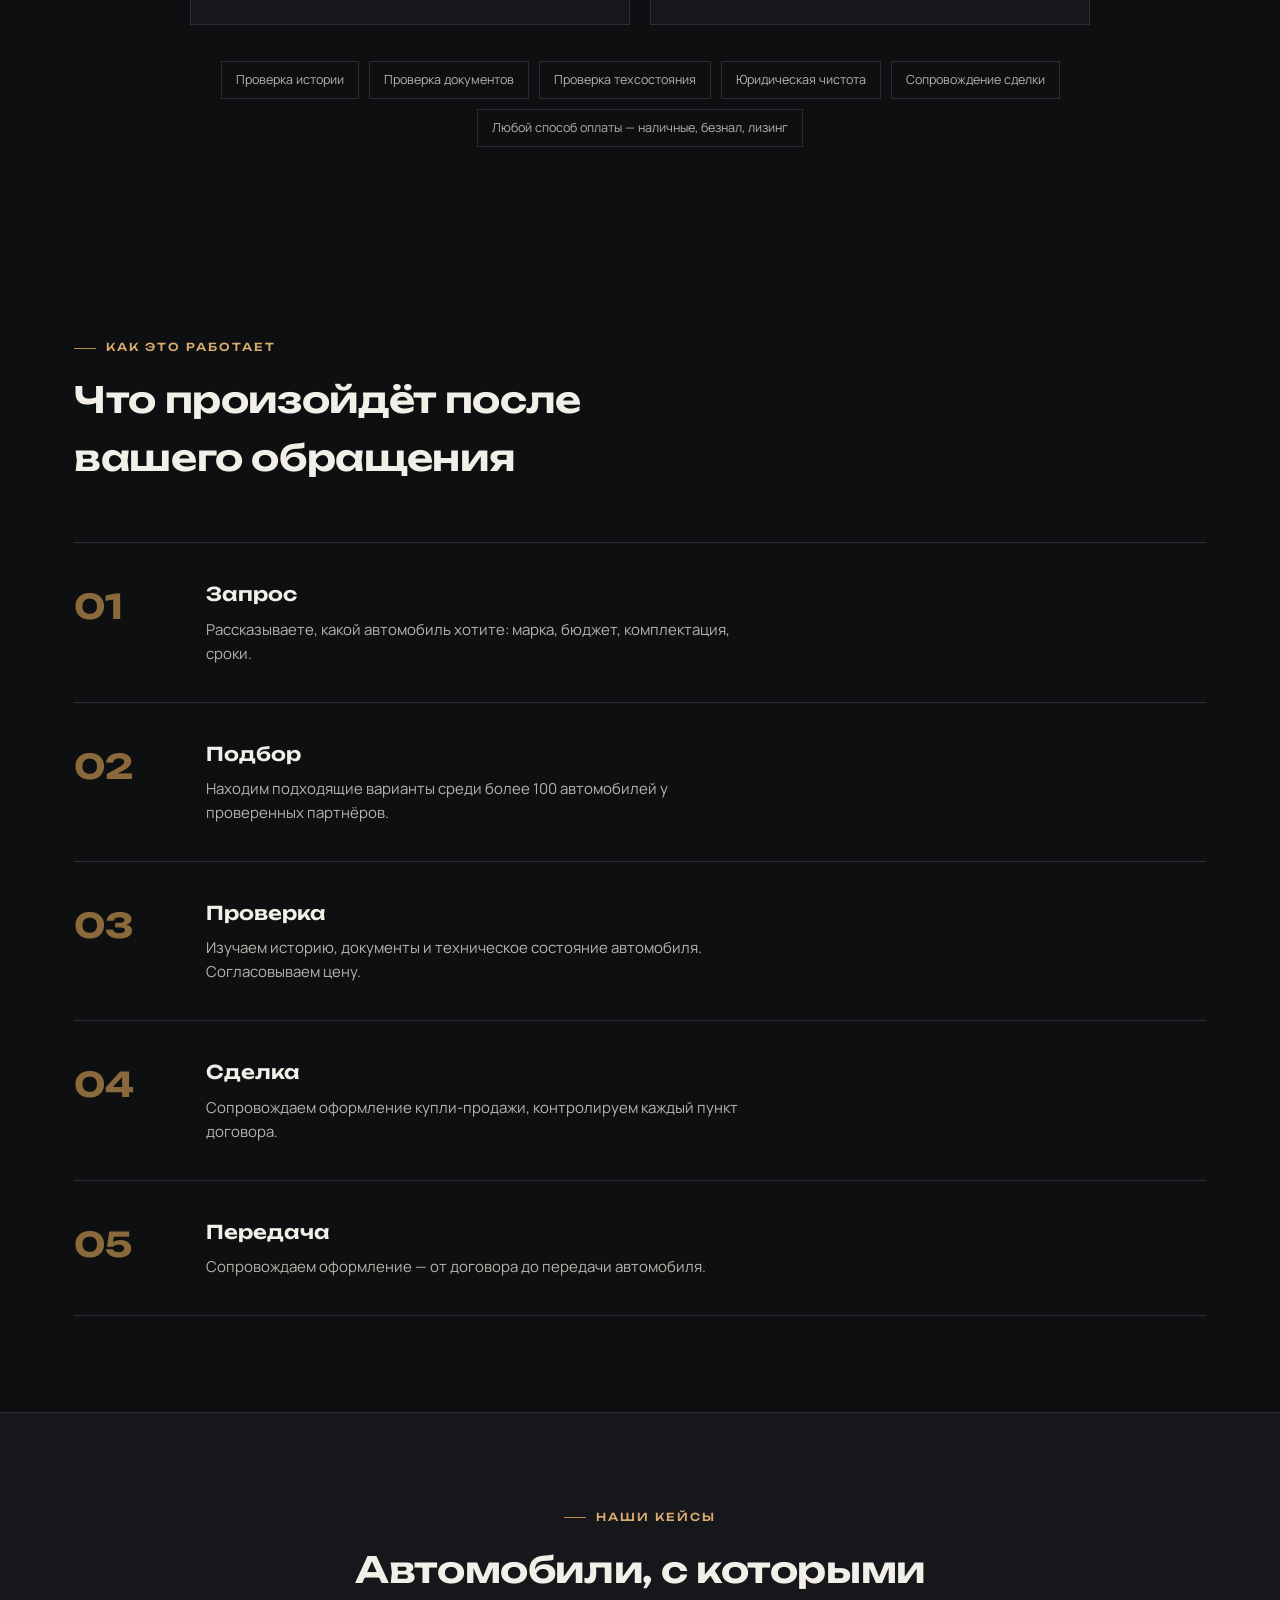
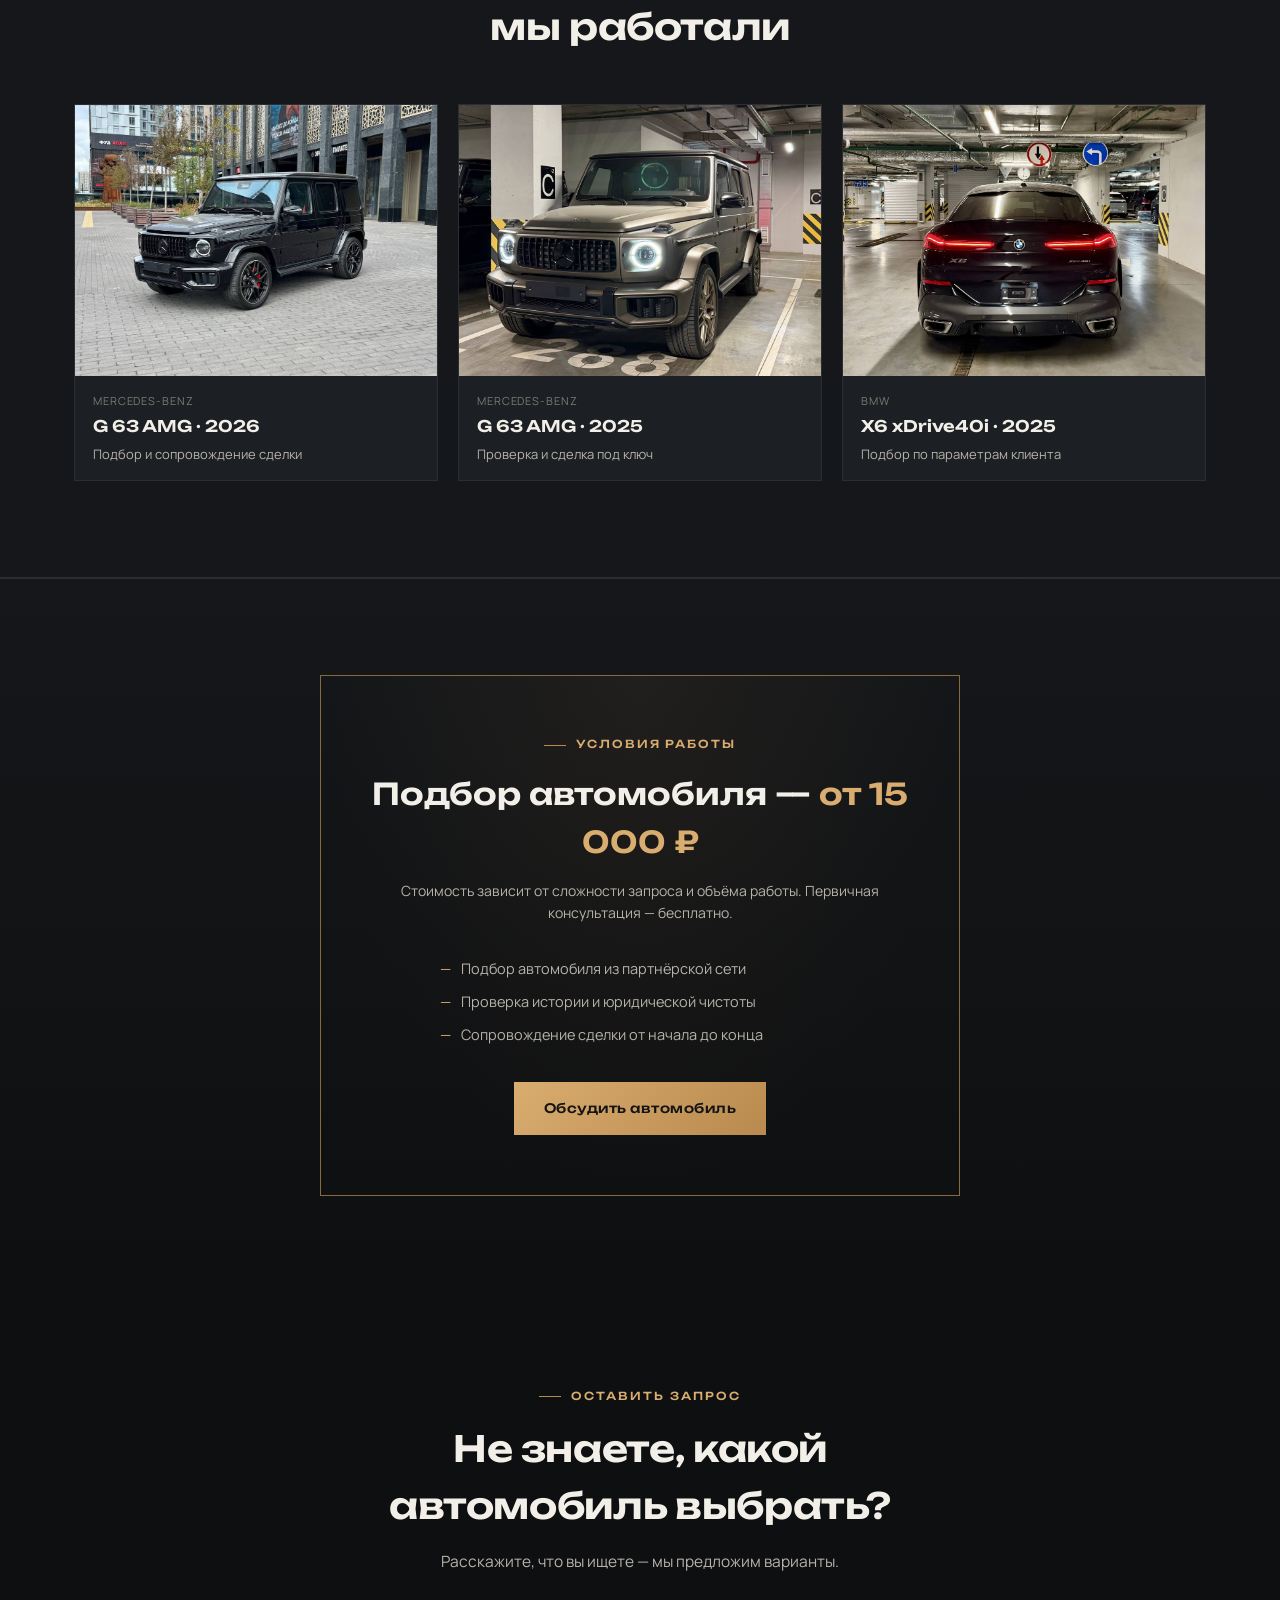
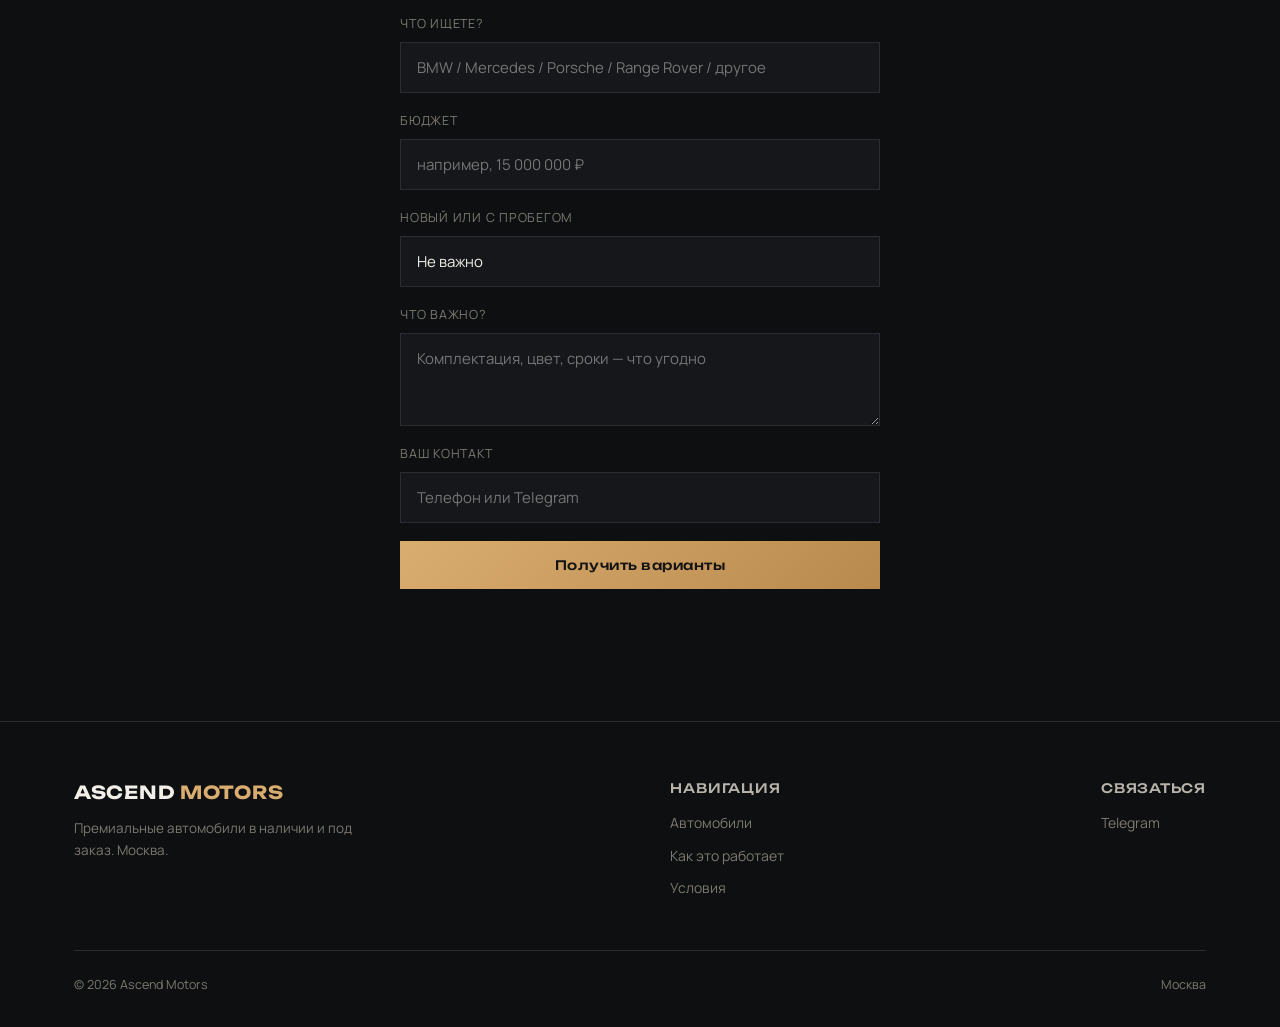
==== commit 16efd69f: "Add files via upload" ====
--- a/index.html
+++ b/index.html
@@ -478,7 +478,7 @@
   <div class="hero-grid">
     <div class="eyebrow">Ascend Motors · Москва</div>
     <h1>Премиальные автомобили<br><em>в наличии и под заказ.</em></h1>
-    <p>Премиальные автомобили из сети 100+ проверенных партнёров. Подберём то, что есть сейчас, или найдём под ваш запрос.</p>
+    <p>Актуальные предложения от 100+ проверенных партнёров. Найдём подходящий автомобиль под ваш запрос.</p>
     <div class="hero-cta-row">
       <a href="#listings" class="btn btn-primary">Смотреть автомобили</a>
       <a href="#request" class="btn btn-ghost">Подобрать автомобиль</a>
@@ -494,8 +494,8 @@
   <div class="wrap">
     <div class="section-head">
       <div class="eyebrow">Из последних предложений</div>
-      <h2>Что можем найти уже сейчас</h2>
-      <p>Несколько примеров из нашей партнёрской сети — 100+ автомобилей. Показываем часть, чтобы вы понимали уровень и цены.</p>
+      <h2>Актуальные предложения</h2>
+      <p>Несколько автомобилей из нашей партнёрской сети. Остальные варианты подберём под ваш запрос.</p>
     </div>
     <div class="listing-grid" id="listing-grid">
       <!-- Карточки машин рендерятся автоматически из файла cars.js -->
@@ -570,7 +570,7 @@
   <div class="wrap">
     <div class="section-head">
       <div class="eyebrow">Как это работает</div>
-      <h2>Покупка автомобиля без лишних сложностей</h2>
+      <h2>Что произойдёт после вашего обращения</h2>
     </div>
     <div class="process-list">
       <div class="process-item">
@@ -605,7 +605,7 @@
         <div class="step-num">05</div>
         <div>
           <h3>Передача</h3>
-          <p>Оформляем автомобиль в ГИБДД — вы получаете готовый к эксплуатации автомобиль.</p>
+          <p>Сопровождаем оформление — от договора до передачи автомобиля.</p>
         </div>
       </div>
     </div>
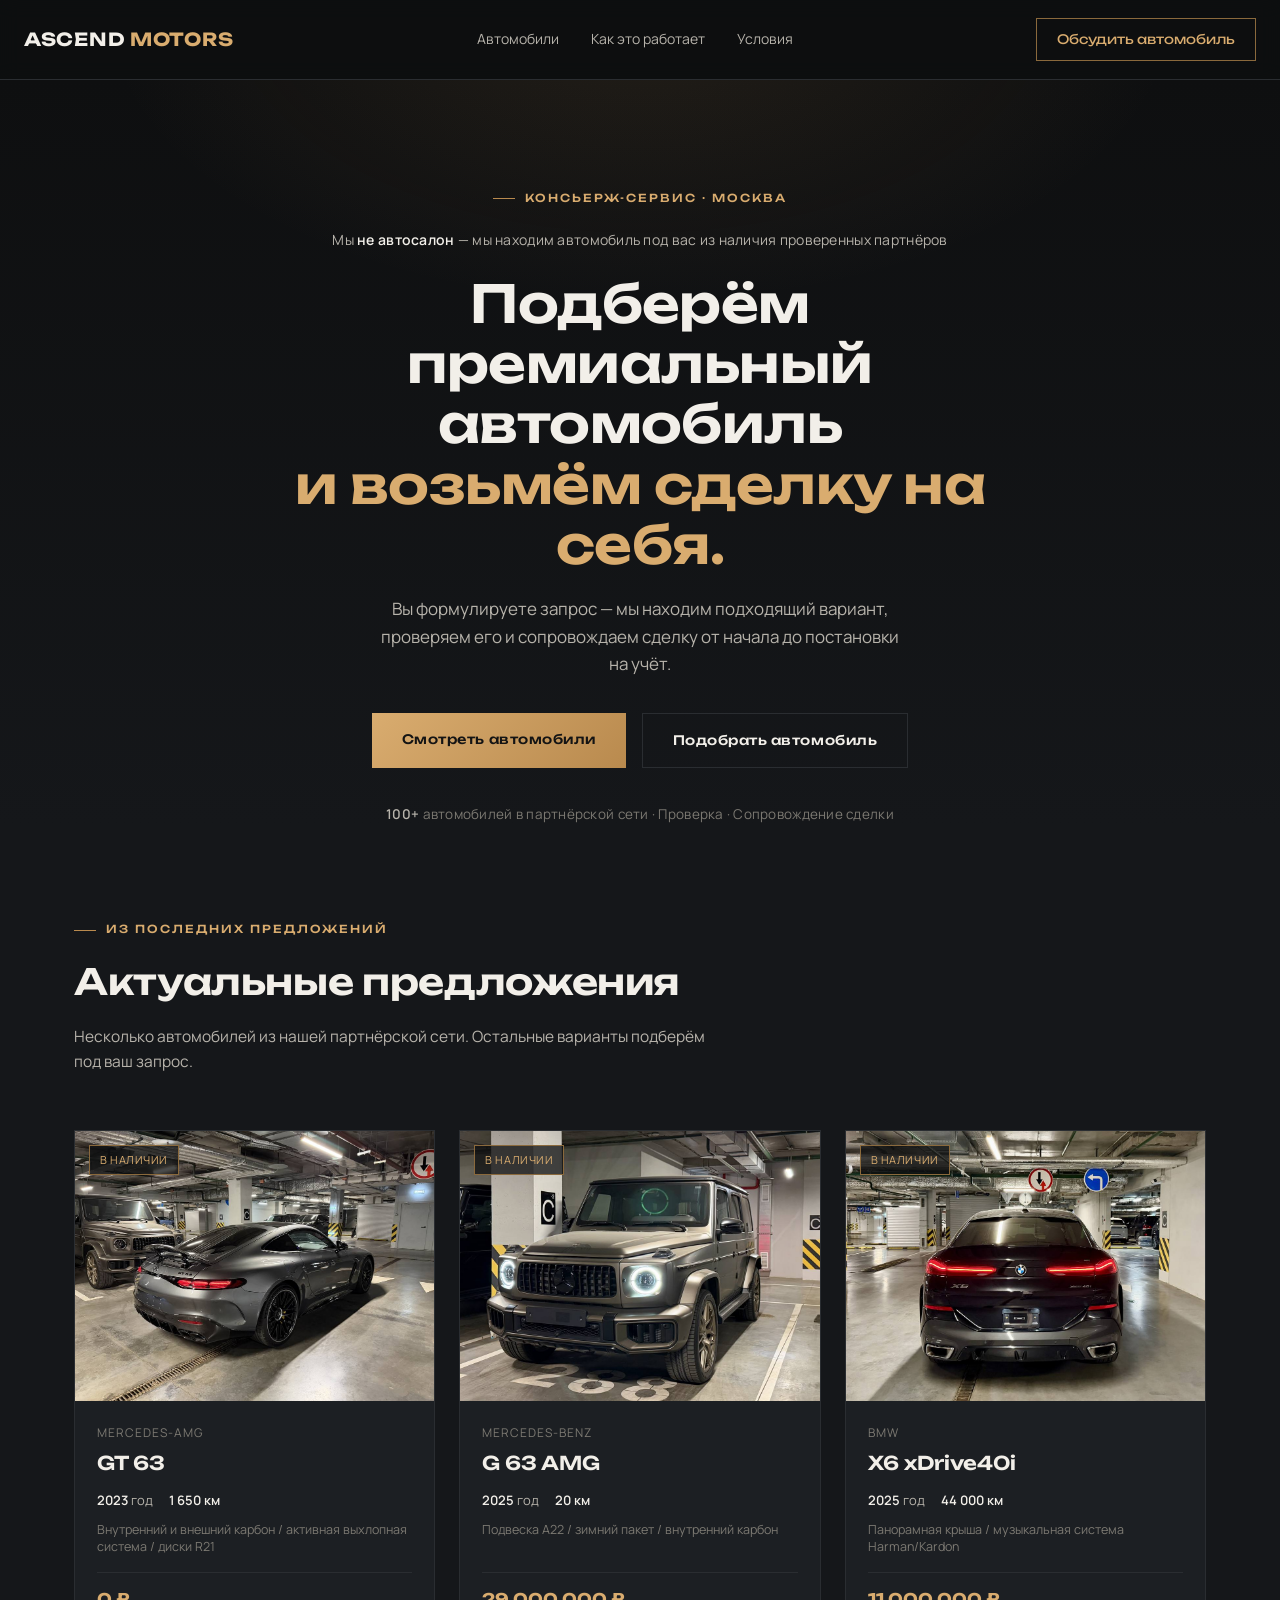
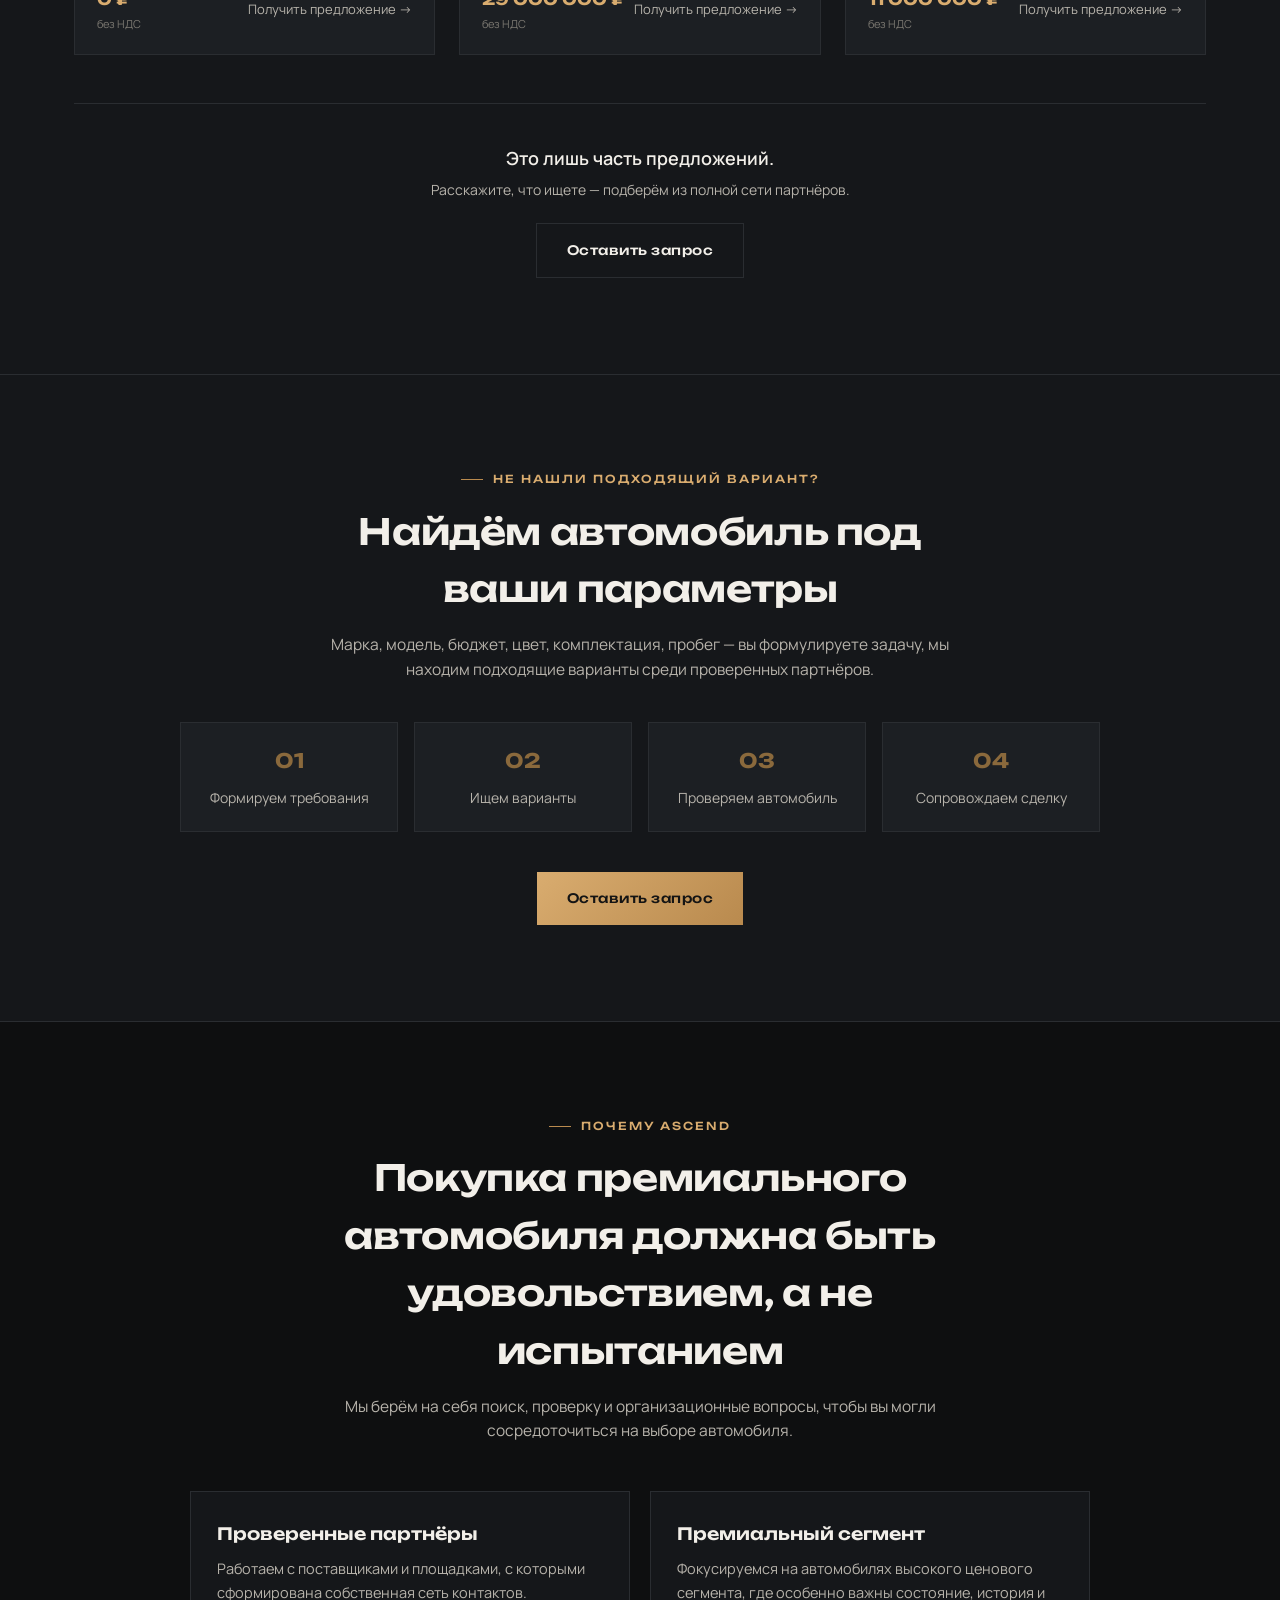
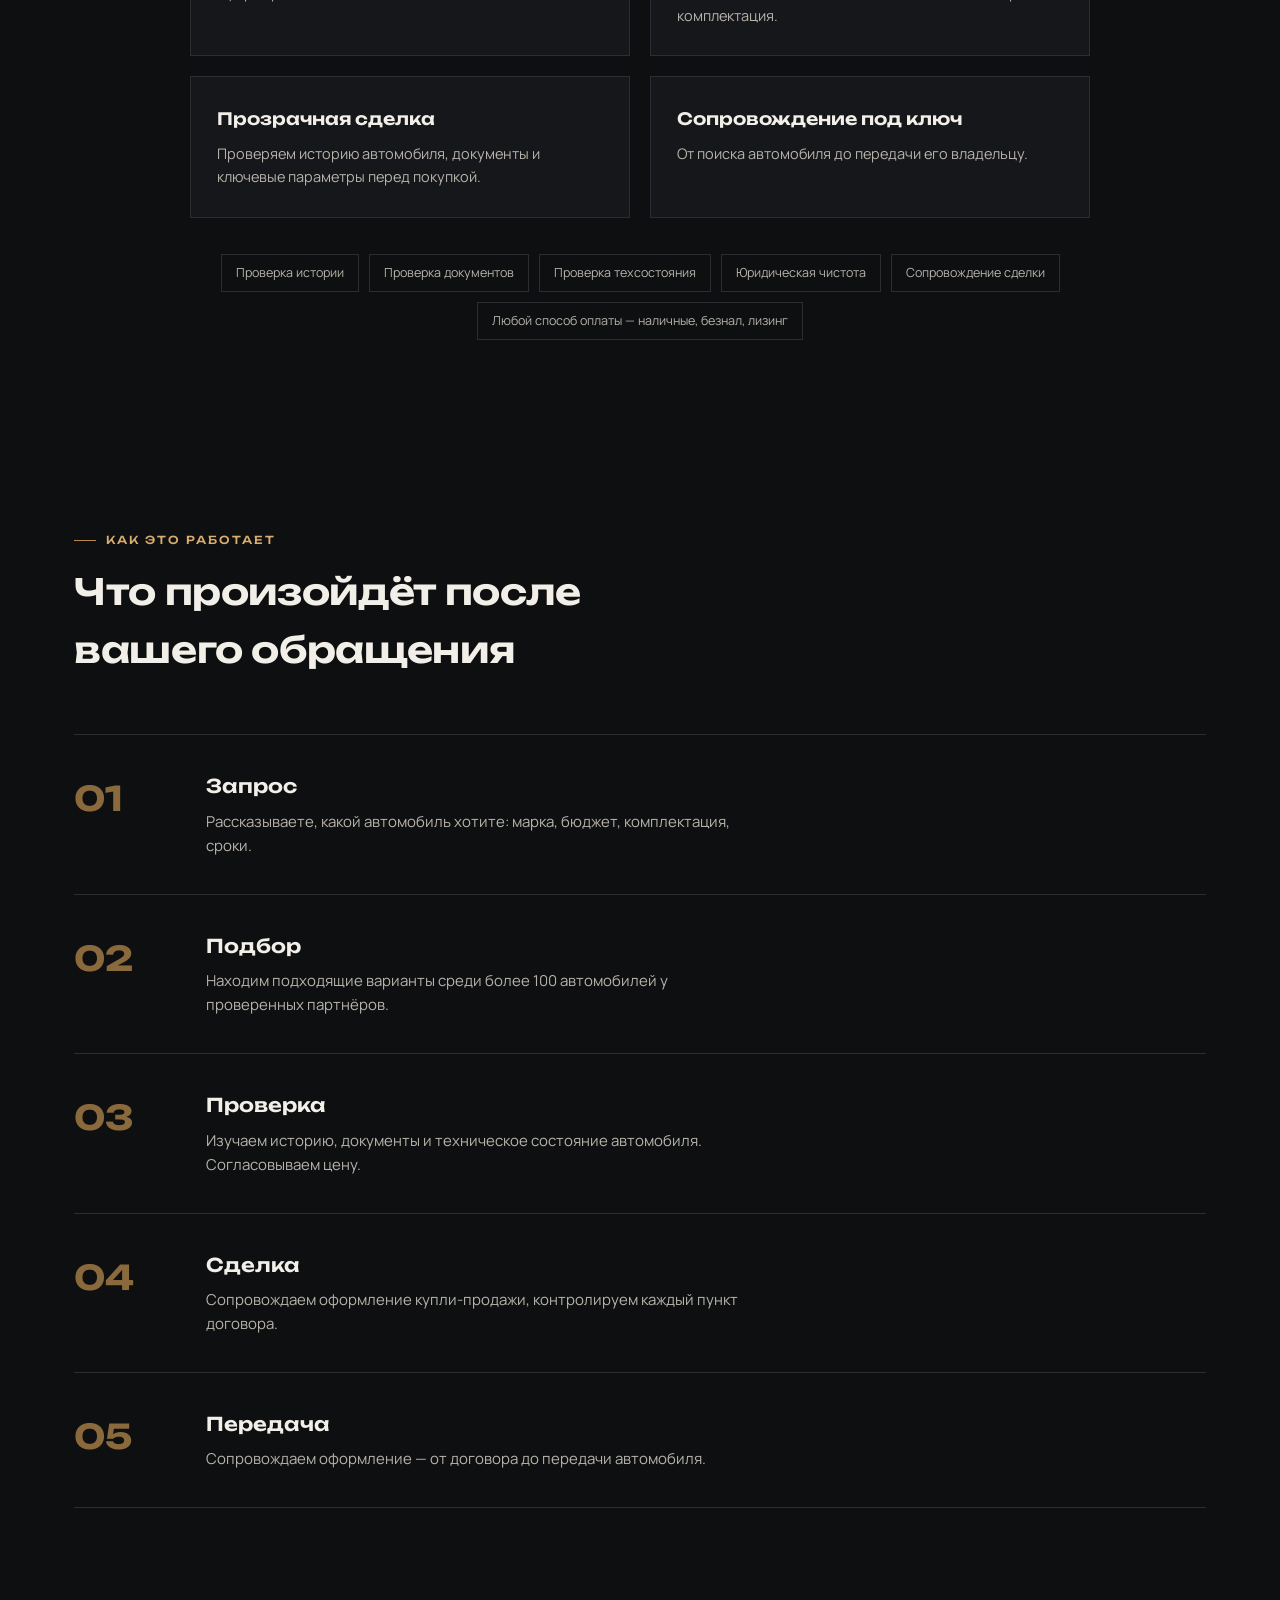
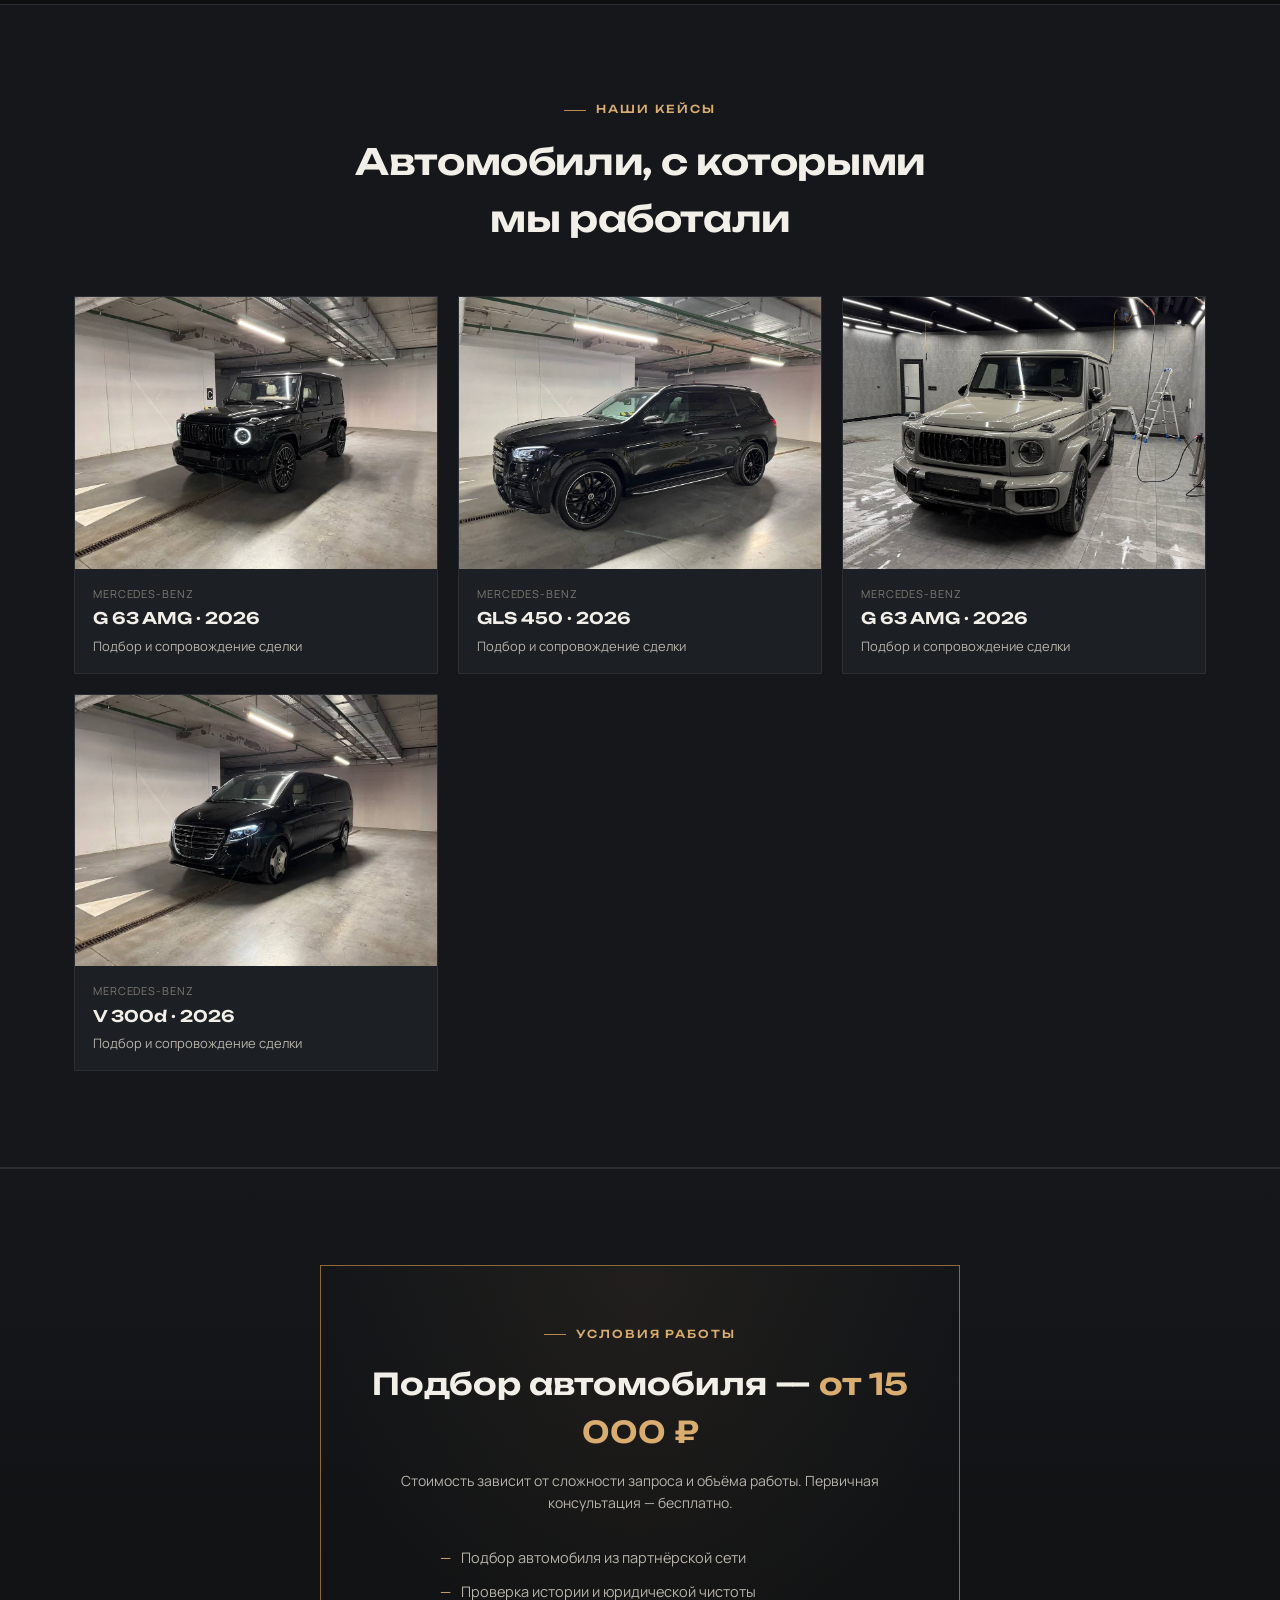
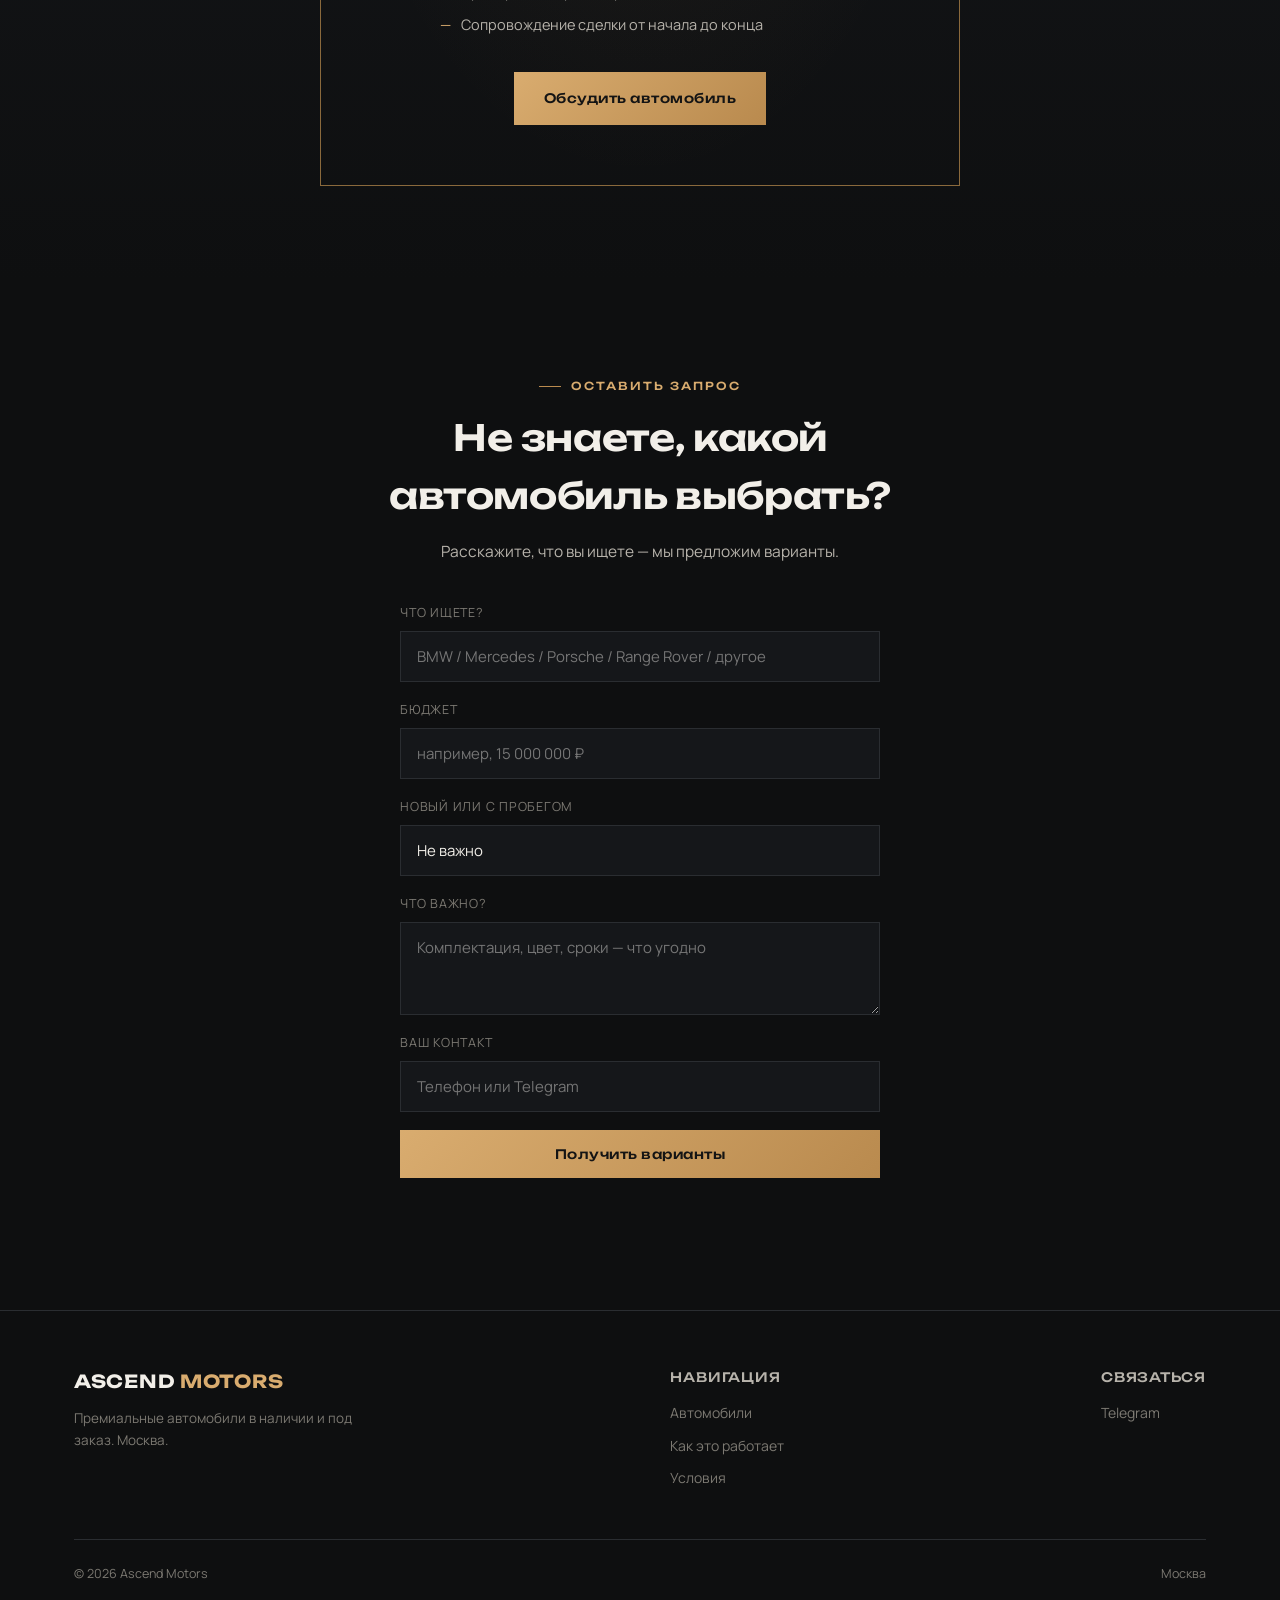
==== commit 00da960b: "Add files via upload" ====
--- a/index.html
+++ b/index.html
@@ -148,6 +148,13 @@
     letter-spacing:.02em;
   }
   .hero-tagline b{color:var(--text-1);font-weight:600;}
+  .hero-service-tag{
+    margin-top:22px;
+    font-size:14px;
+    color:var(--text-1);
+    letter-spacing:.02em;
+  }
+  .hero-service-tag b{color:var(--text-0);font-weight:600;}
 
   /* SECTION SHARED */
   section{padding:96px 24px;}
@@ -452,6 +459,7 @@
   @media(max-width:420px){
     .hero h1{font-size:28px;}
     .hero-tagline{font-size:12px;}
+    .hero-service-tag{font-size:13px;}
     .hero p{font-size:15.5px;}
     .btn{padding:14px 22px;font-size:12.5px;}
     .price-box .amount{font-size:36px;}
@@ -476,9 +484,10 @@
 <!-- HERO -->
 <section class="hero" id="top">
   <div class="hero-grid">
-    <div class="eyebrow">Ascend Motors · Москва</div>
-    <h1>Премиальные автомобили<br><em>в наличии и под заказ.</em></h1>
-    <p>Актуальные предложения от 100+ проверенных партнёров. Найдём подходящий автомобиль под ваш запрос.</p>
+    <div class="eyebrow">Консьерж-сервис · Москва</div>
+    <div class="hero-service-tag">Мы <b>не автосалон</b> — мы находим автомобиль под вас из наличия проверенных партнёров</div>
+    <h1>Подберём премиальный автомобиль<br><em>и возьмём сделку на себя.</em></h1>
+    <p>Вы формулируете запрос — мы находим подходящий вариант, проверяем его и сопровождаем сделку от начала до постановки на учёт.</p>
     <div class="hero-cta-row">
       <a href="#listings" class="btn btn-primary">Смотреть автомобили</a>
       <a href="#request" class="btn btn-ghost">Подобрать автомобиль</a>
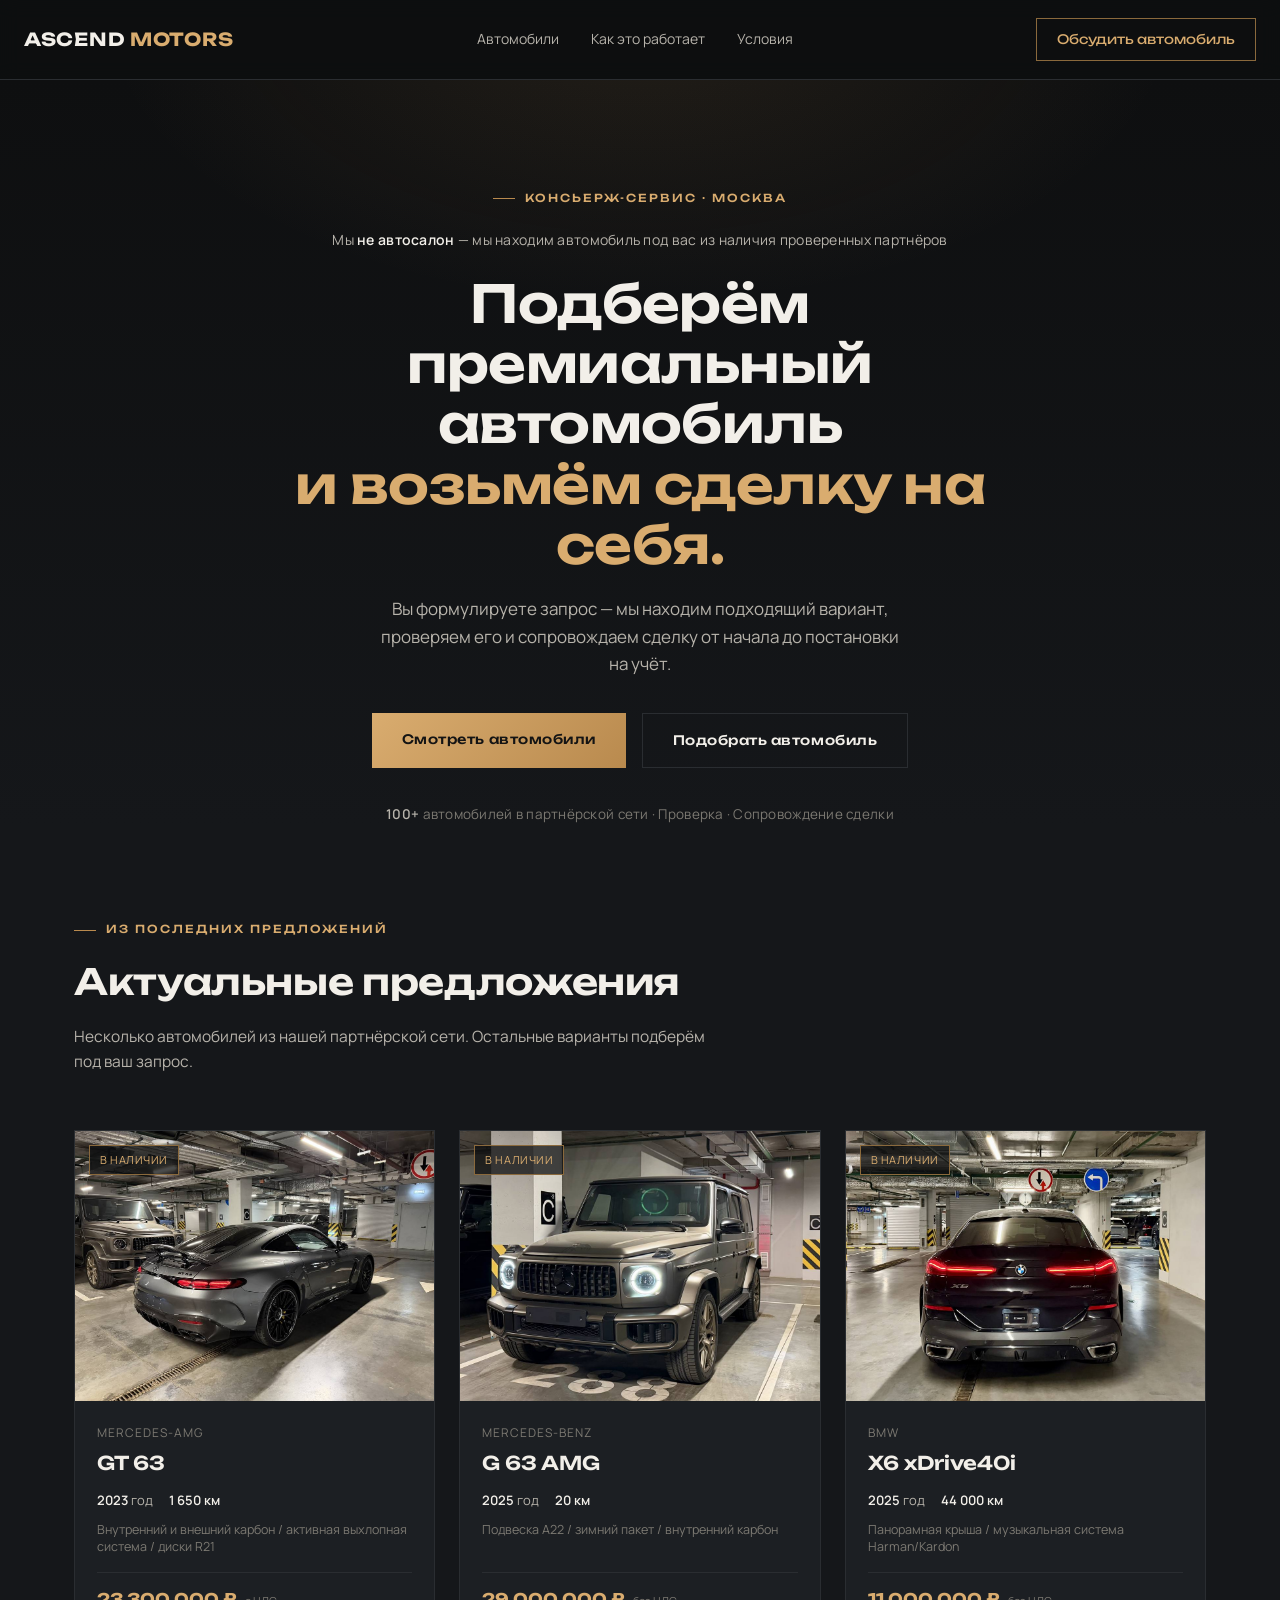
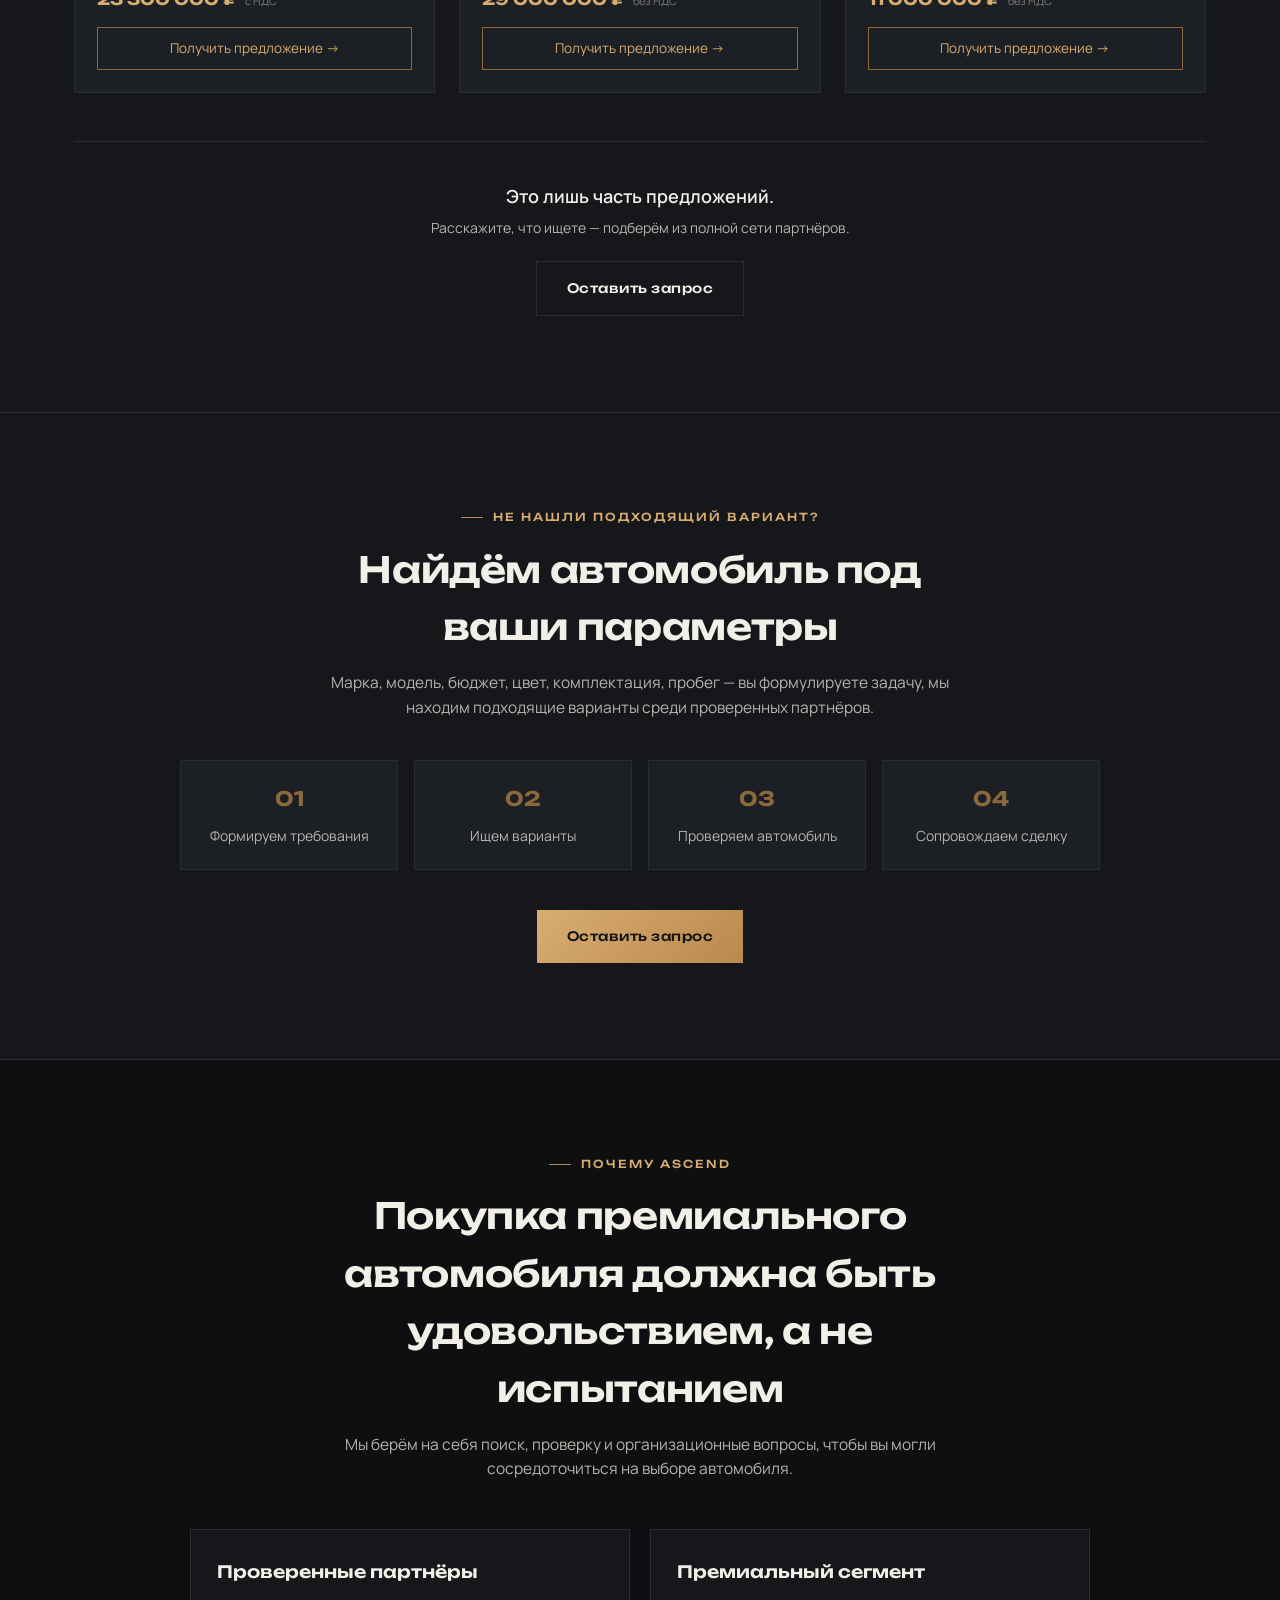
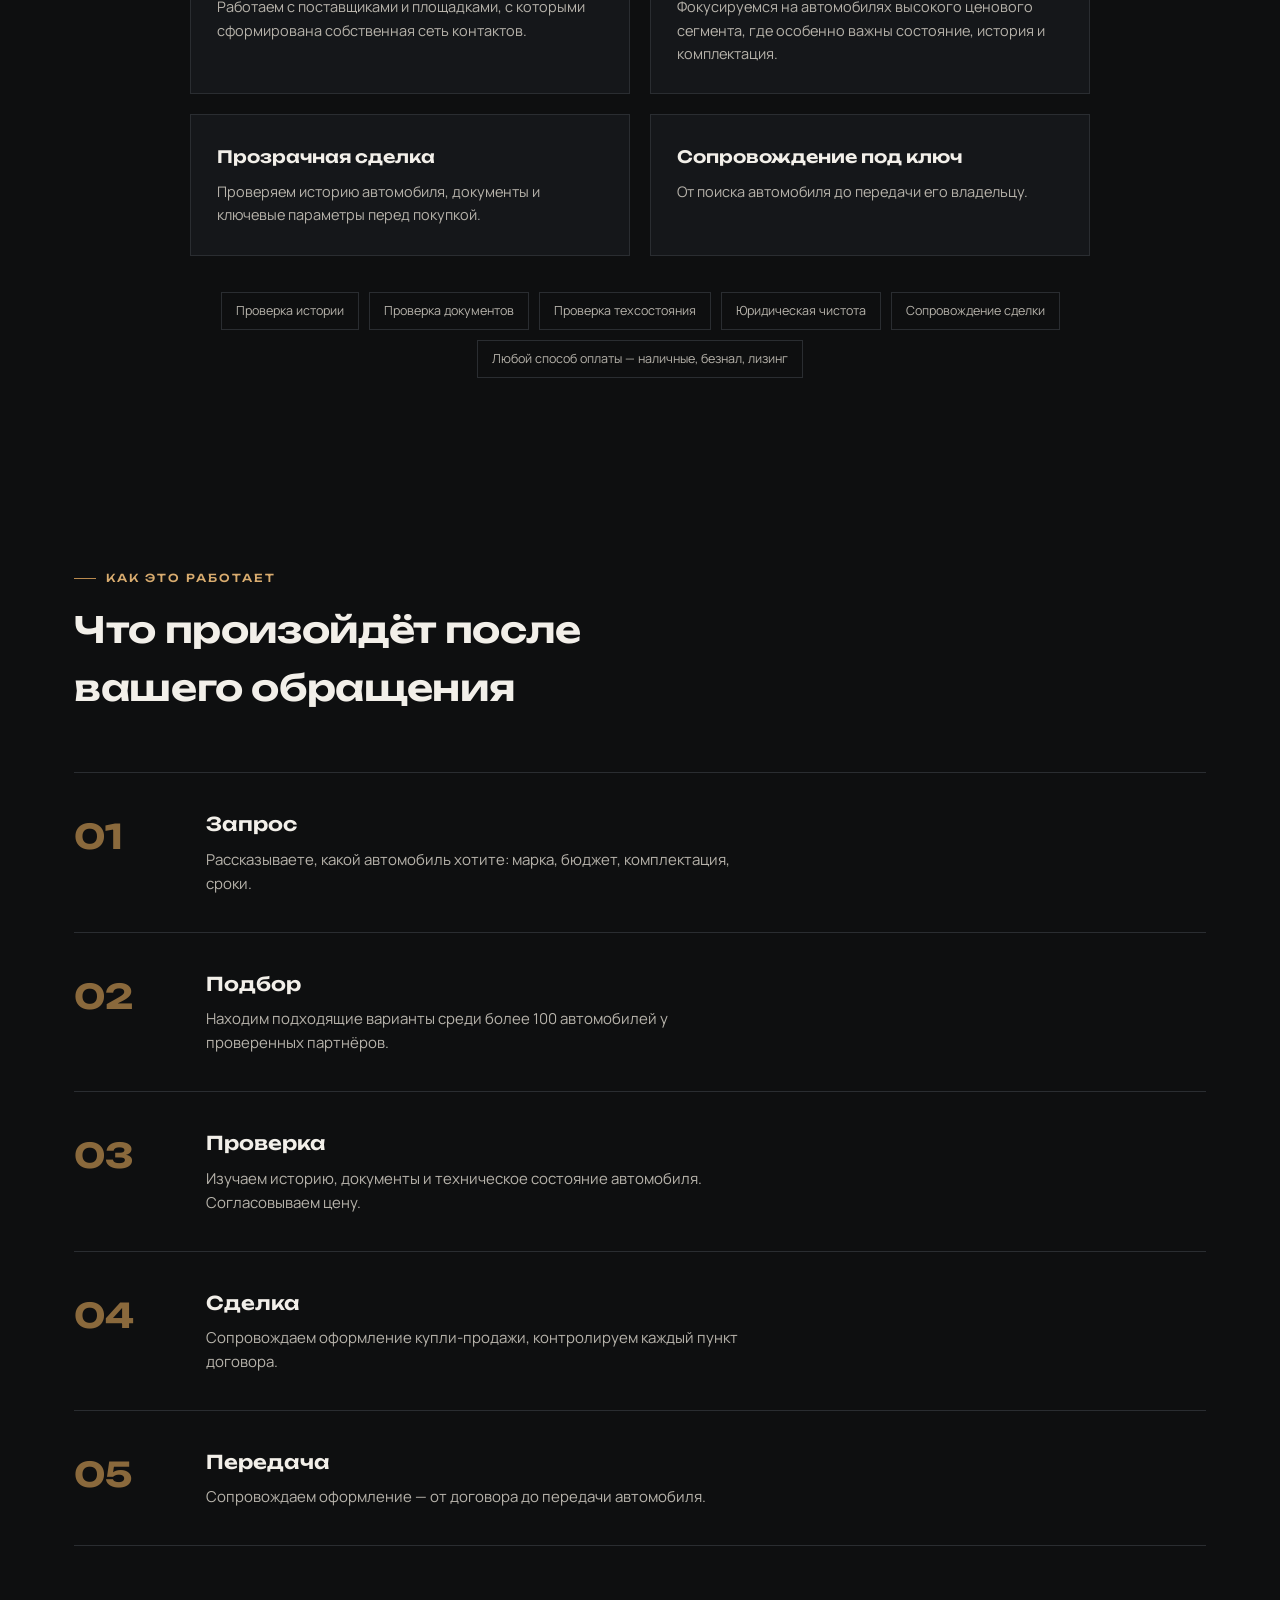
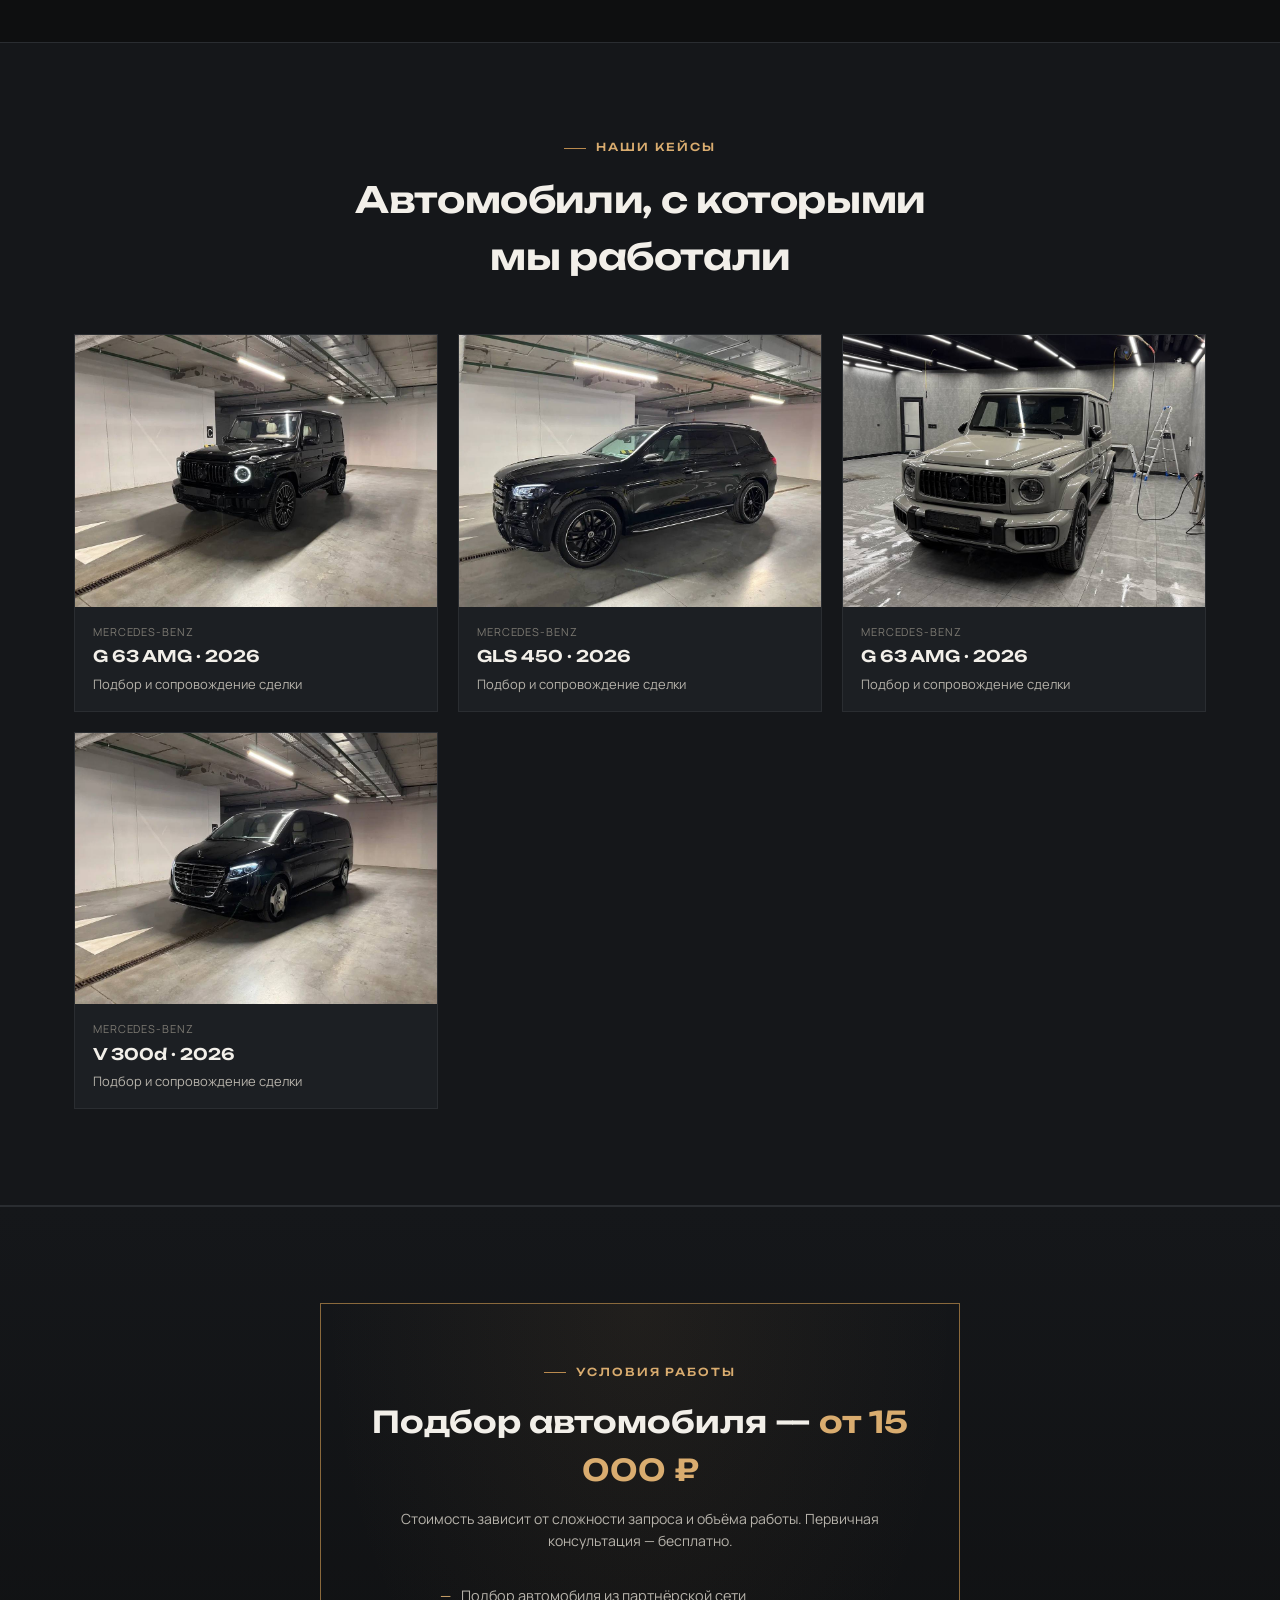
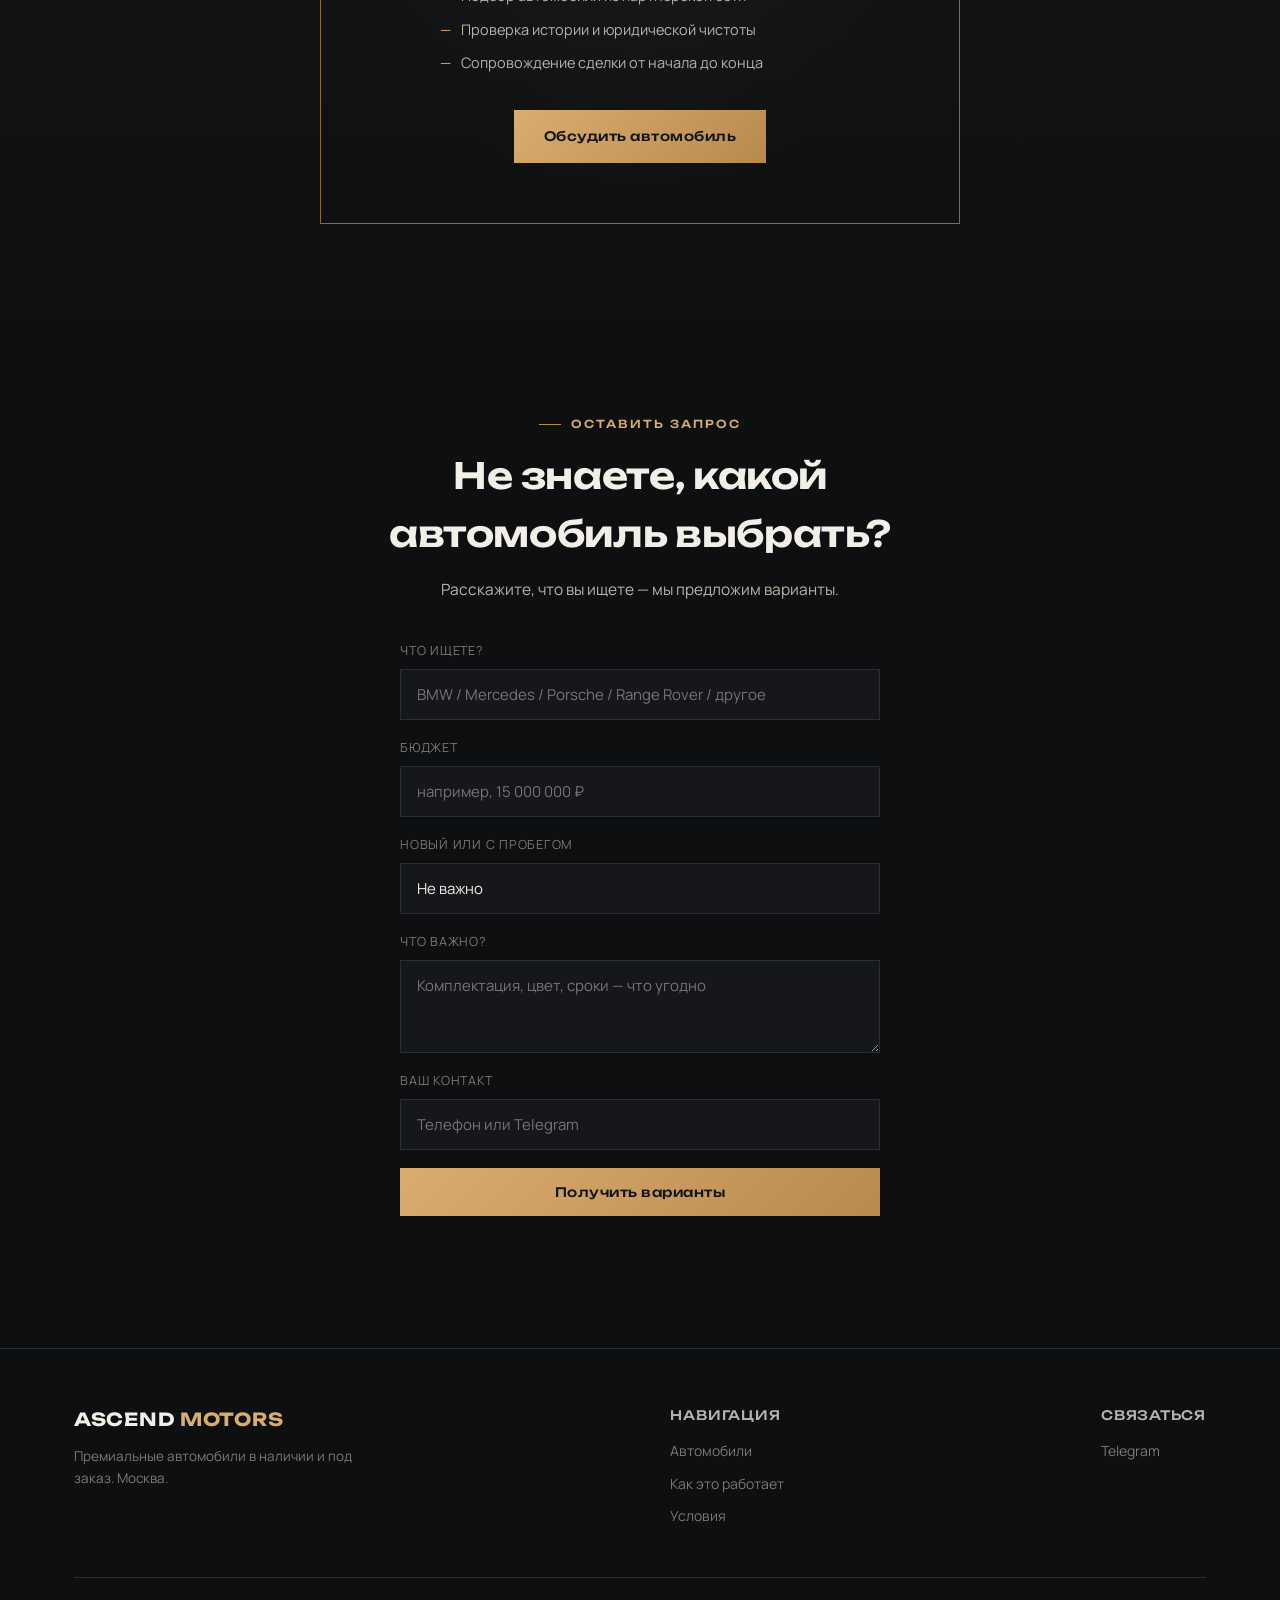
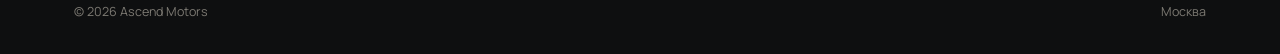
==== commit 3d4cd520: "Add files via upload" ====
--- a/index.html
+++ b/index.html
@@ -268,15 +268,35 @@
     margin-bottom:16px;
     line-height:1.4;
   }
-  .car-meta{display:flex;justify-content:space-between;align-items:center;border-top:1px solid var(--line);padding-top:14px;margin-top:auto;}
-  .car-price{font-size:16px;color:var(--bronze-light);font-weight:700;font-family:'Unbounded',sans-serif;}
+  .car-meta{
+    display:flex;
+    flex-direction:column;
+    gap:14px;
+    border-top:1px solid var(--line);
+    padding-top:14px;
+    margin-top:auto;
+  }
+  .car-price-group{
+    display:flex;
+    flex-direction:column;
+    gap:6px;
+  }
+  .car-price{
+    font-size:16px;color:var(--bronze-light);font-weight:700;font-family:'Unbounded',sans-serif;
+    display:flex;align-items:baseline;gap:8px;flex-wrap:wrap;
+  }
   .car-price .vat-note{
-    display:block;
     font-size:11px;color:var(--text-2);font-weight:400;
     font-family:'Manrope',sans-serif;
-    margin-top:2px;
-  }
-  .car-link{font-size:13px;color:var(--text-1);}
+  }
+  .car-link{
+    font-size:13.5px;
+    color:var(--bronze-light);
+    text-align:center;
+    border:1px solid var(--bronze-dim);
+    padding:10px 14px;
+    display:block;
+  }
   .listings-cta{
     text-align:center;margin-top:48px;
     padding-top:40px;
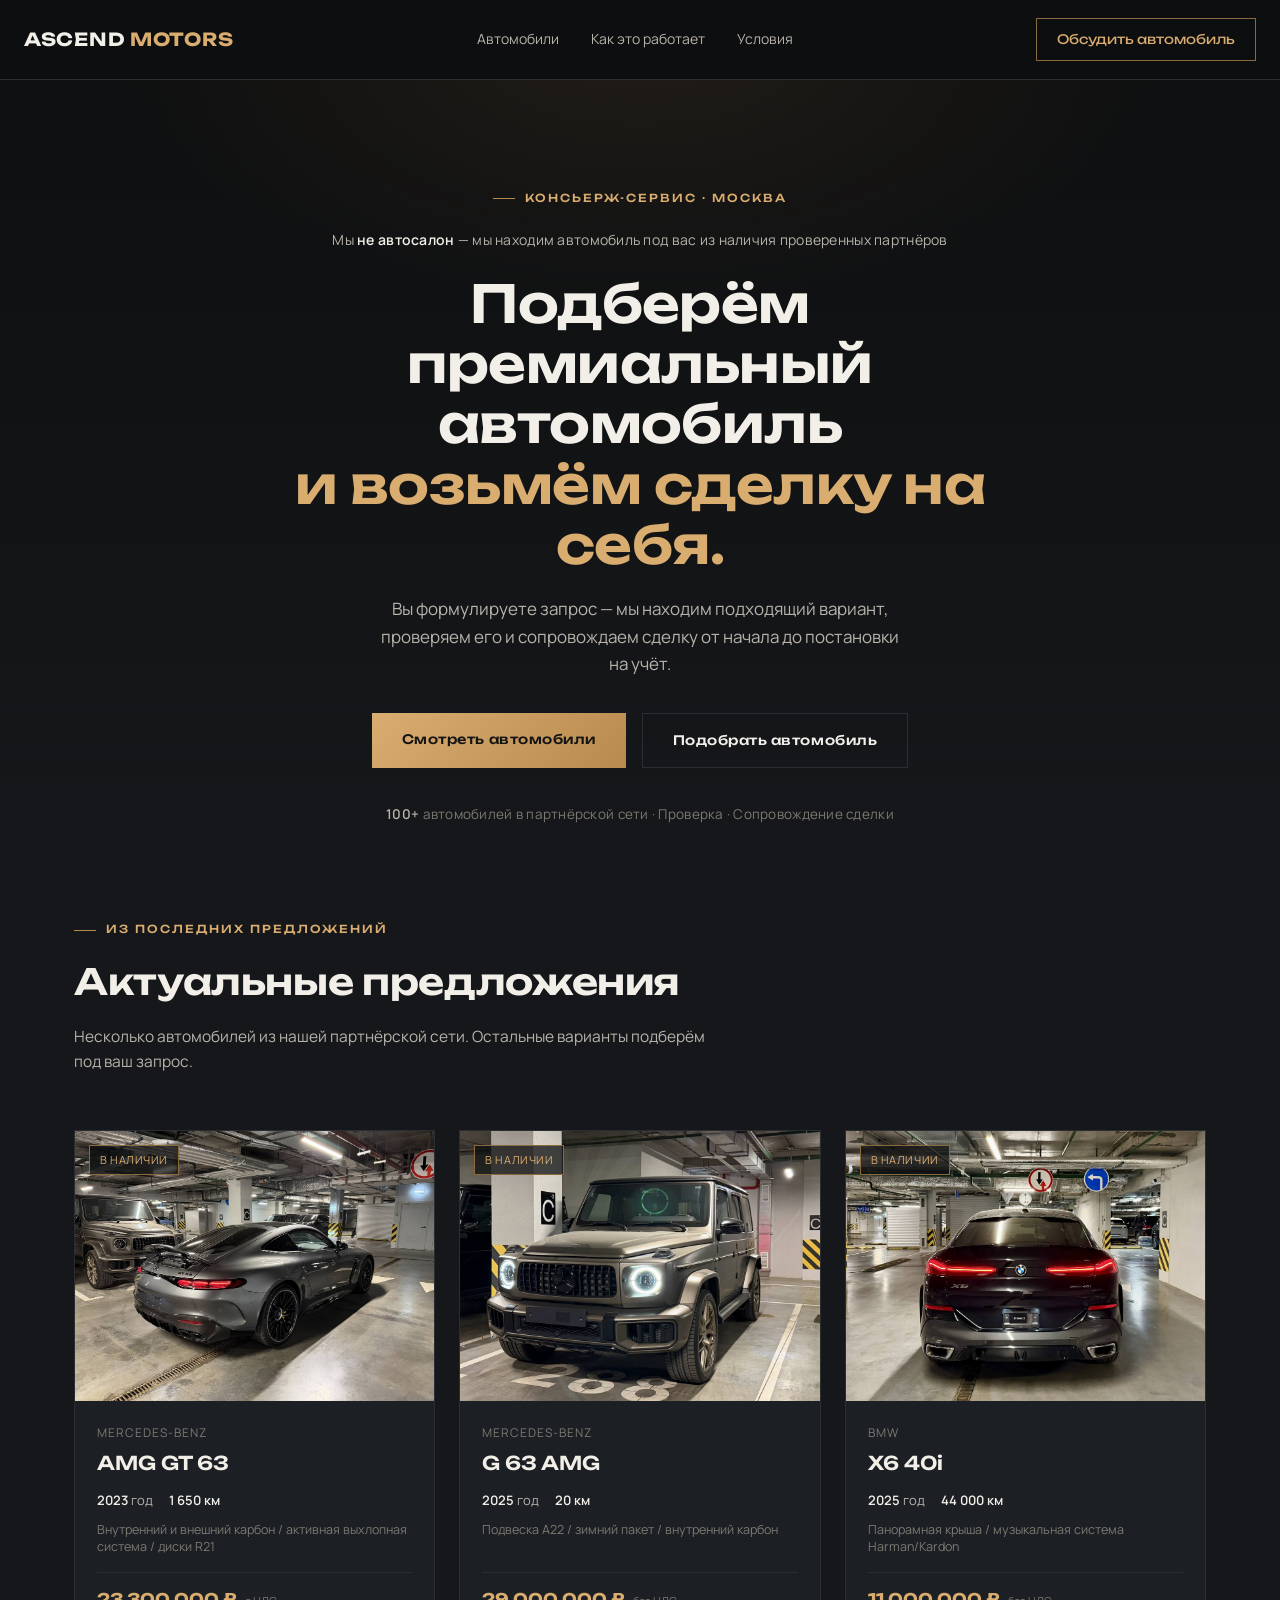
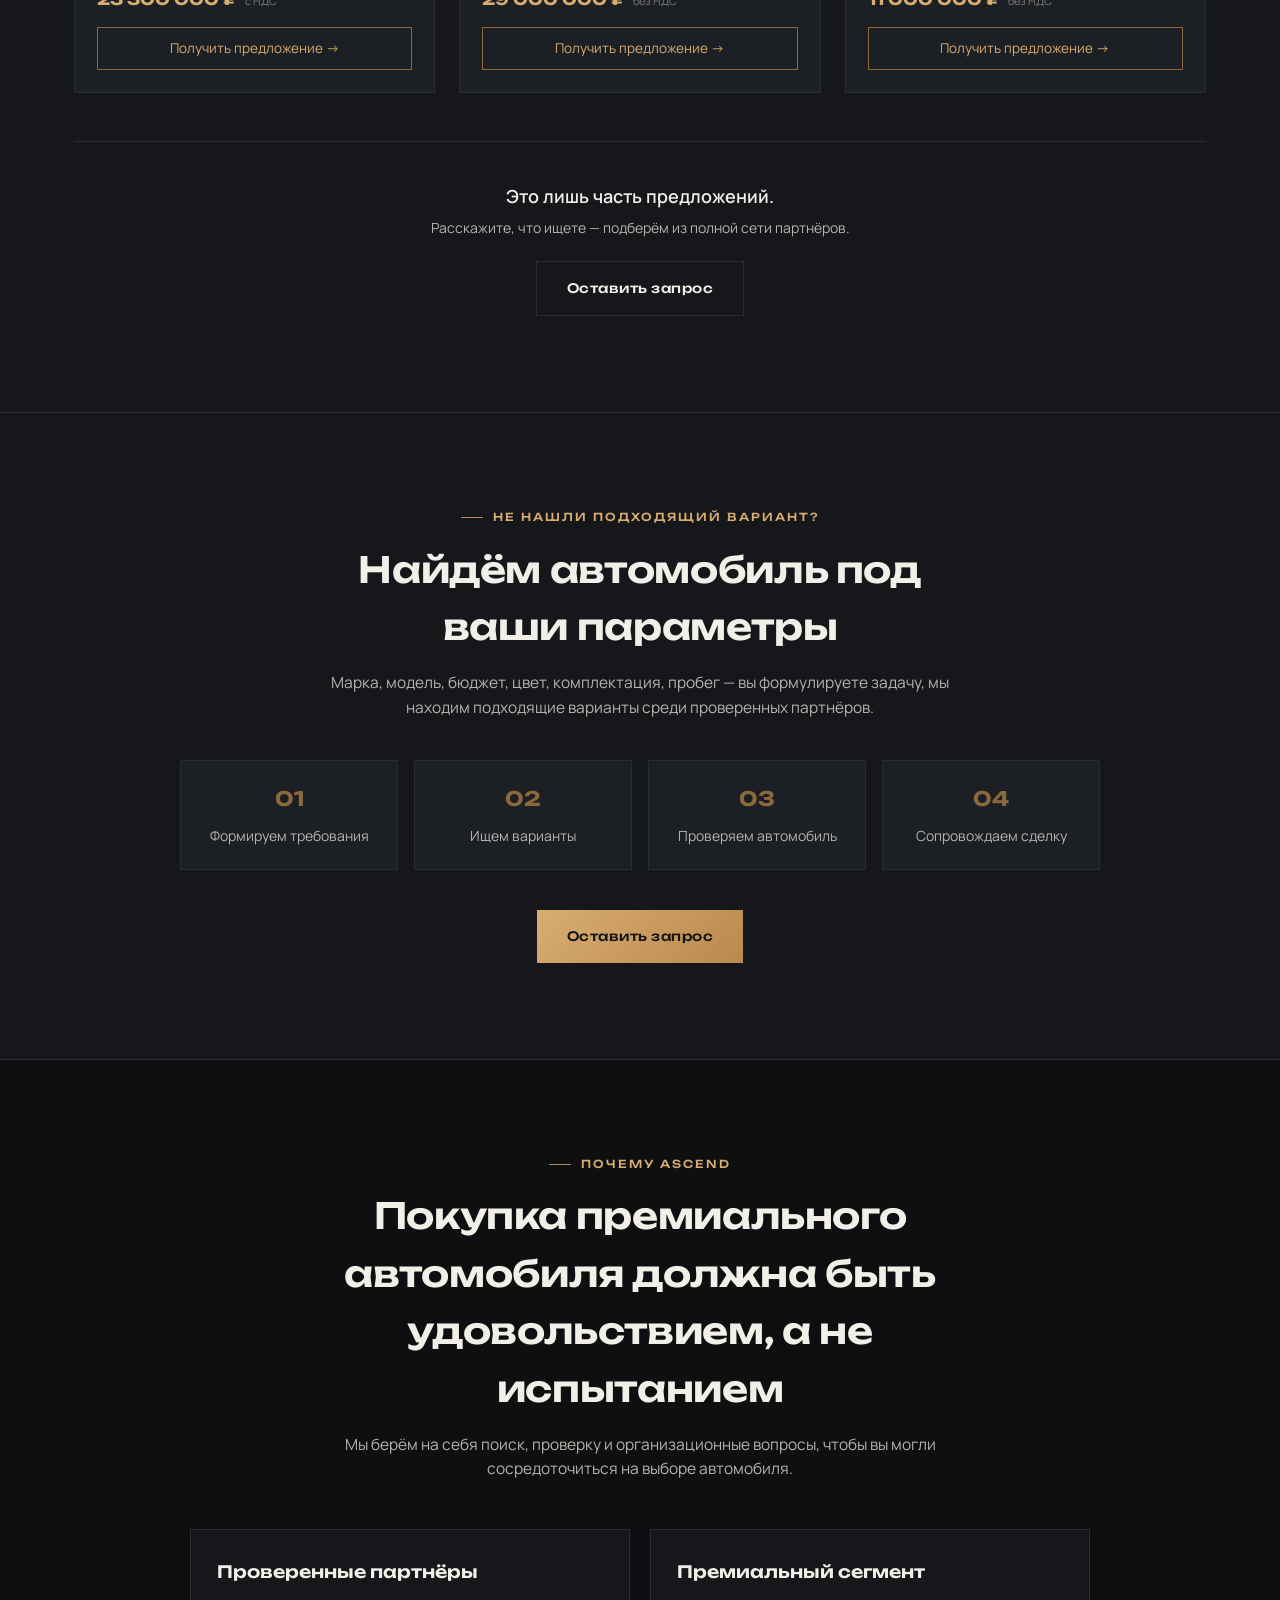
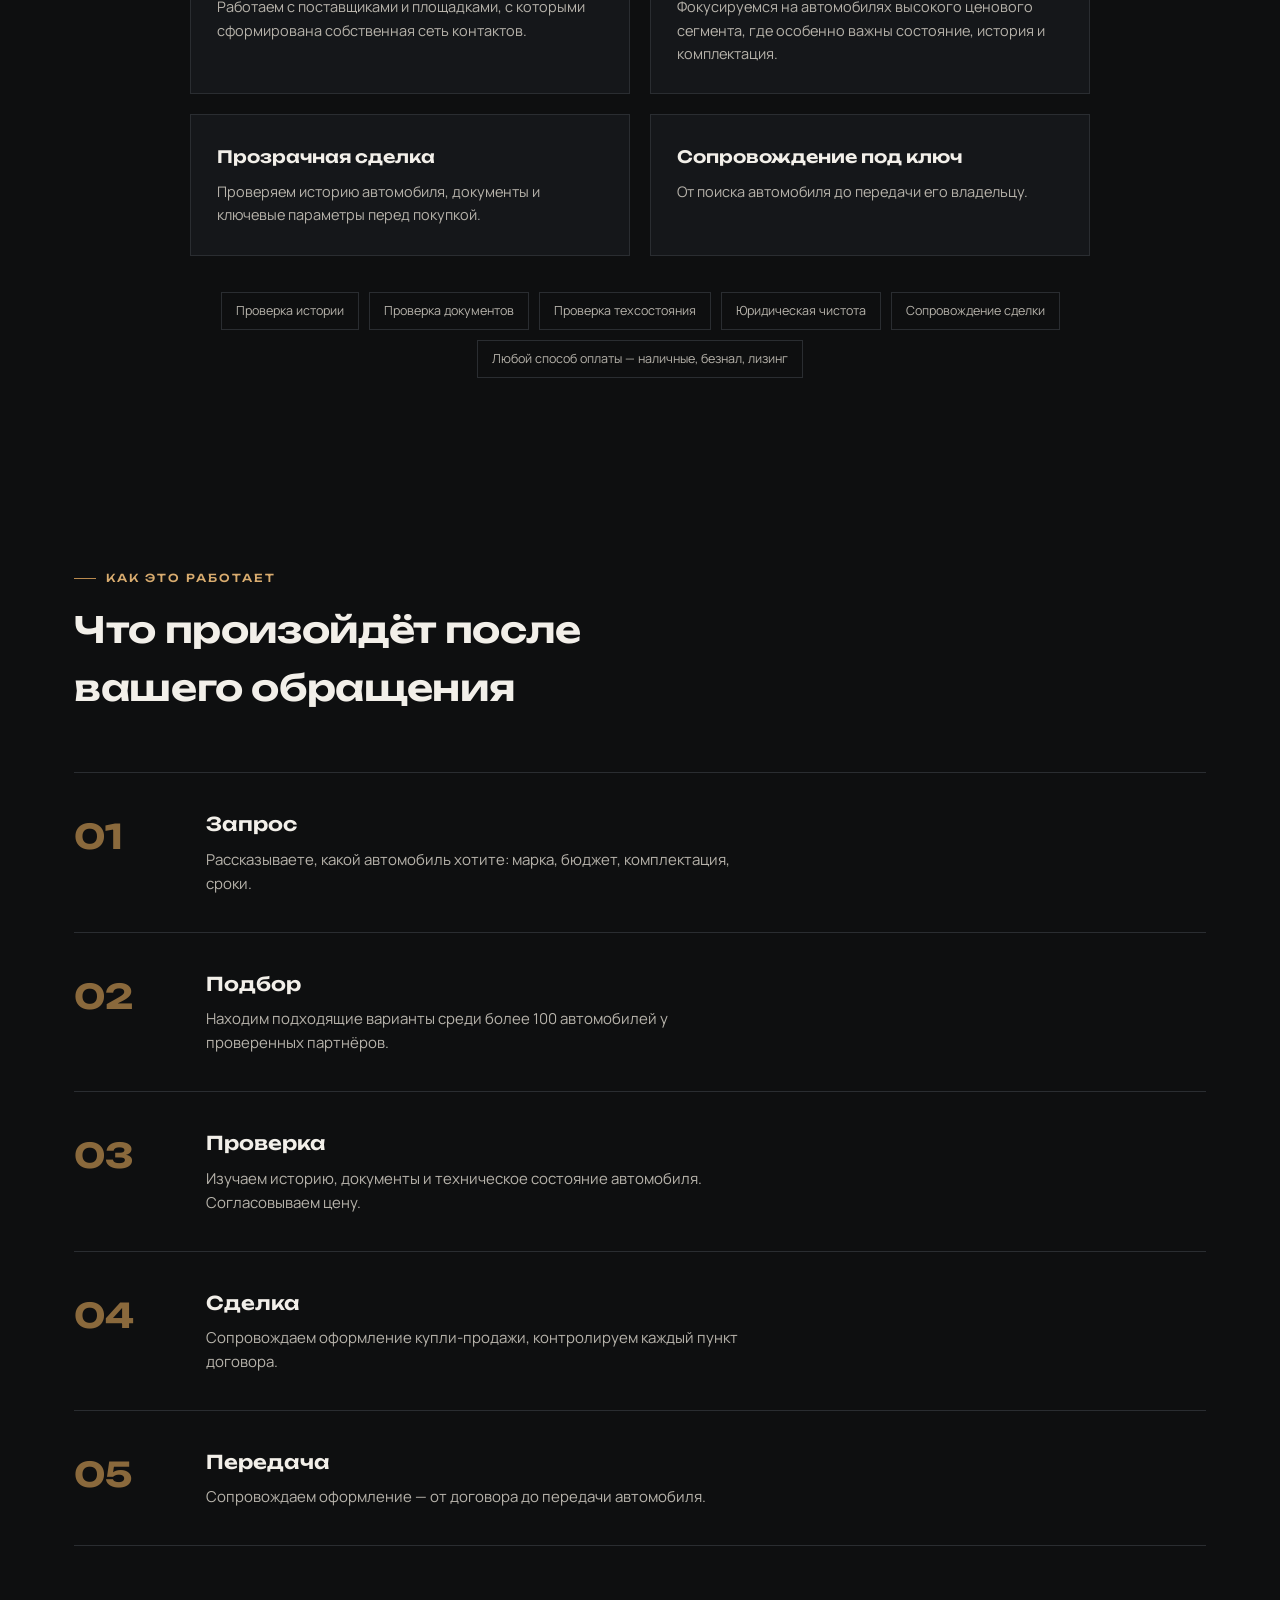
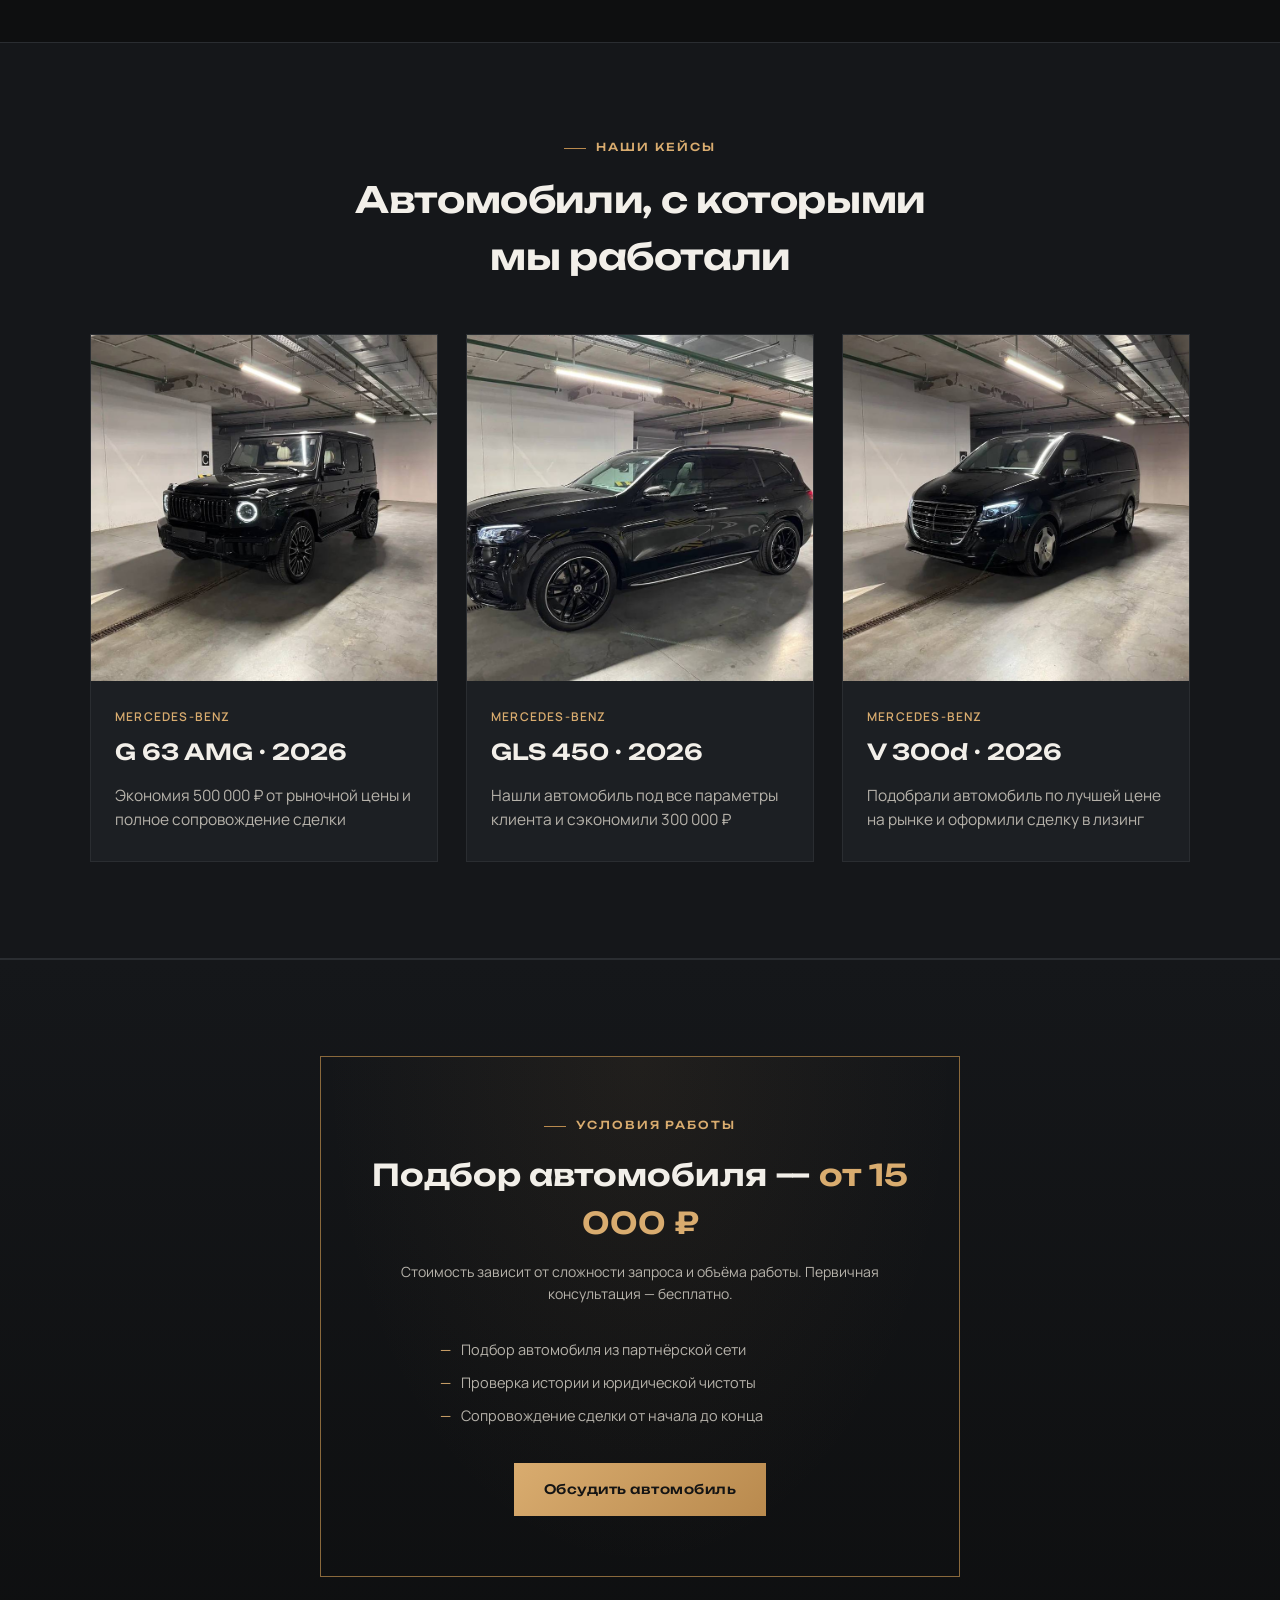
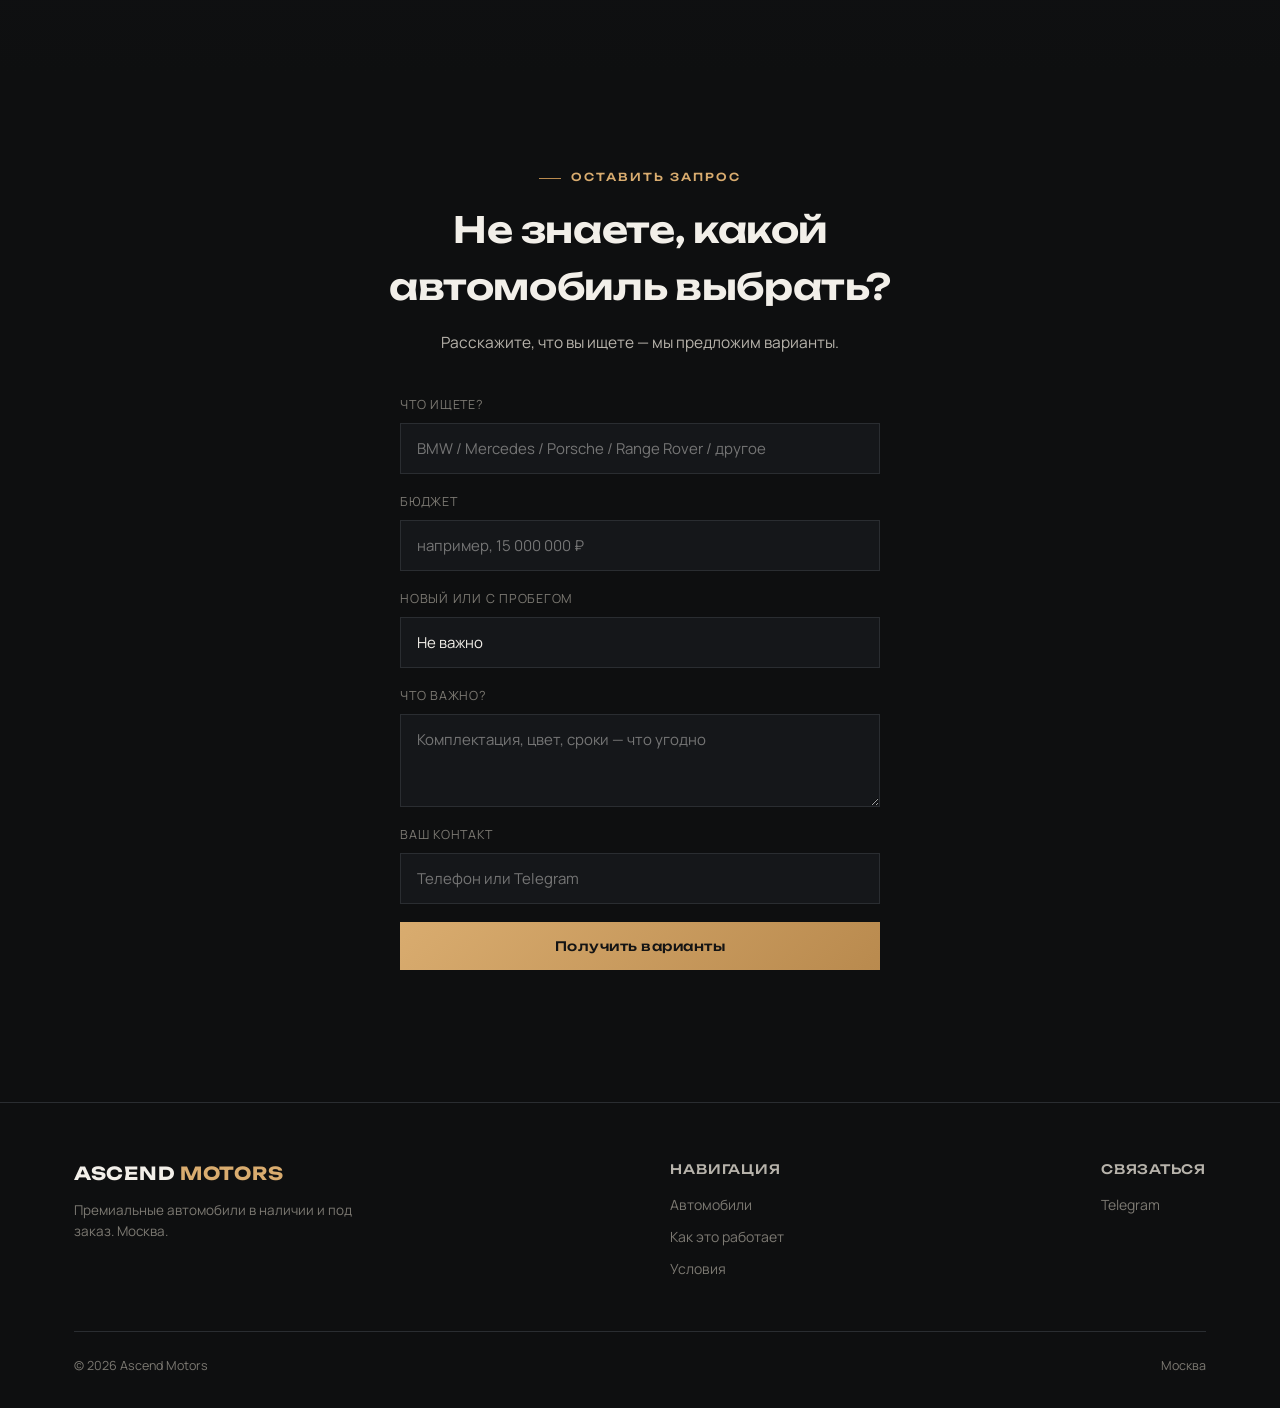
==== commit c9d47999: "Add files via upload" ====
--- a/index.html
+++ b/index.html
@@ -361,7 +361,9 @@
   .case-grid{
     display:grid;
     grid-template-columns:repeat(3, minmax(0,1fr));
-    gap:20px;
+    gap:28px;
+    max-width:1100px;
+    margin:0 auto;
   }
   .case-card{
     background:var(--bg-2);
@@ -370,14 +372,14 @@
   }
   .case-photo{
     width:100%;
-    aspect-ratio:4/3;
+    aspect-ratio:1/1;
     background-size:cover;
     background-position:center;
   }
-  .case-body{padding:16px 18px;}
-  .case-body .case-make{color:var(--text-2);font-size:11px;text-transform:uppercase;letter-spacing:.08em;}
-  .case-body h3{font-size:16px;margin:4px 0 4px;font-family:'Unbounded',sans-serif;font-weight:600;}
-  .case-body .case-note{color:var(--text-1);font-size:13px;}
+  .case-body{padding:26px 24px 30px;}
+  .case-body .case-make{color:var(--bronze-light);font-size:12px;text-transform:uppercase;letter-spacing:.1em;font-weight:600;}
+  .case-body h3{font-size:22px;margin:8px 0 14px;font-family:'Unbounded',sans-serif;font-weight:600;}
+  .case-body .case-note{color:var(--text-1);font-size:15.5px;line-height:1.55;}
 
   /* PRICE */
   .price-section{
@@ -460,7 +462,9 @@
     .value-list li{padding:18px;font-size:14px;}
     .mini-steps{grid-template-columns:repeat(2, minmax(0,1fr));}
     .why-grid{grid-template-columns:1fr;}
-    .case-grid{grid-template-columns:repeat(2, minmax(0,1fr));}
+    .case-grid{grid-template-columns:1fr;gap:22px;}
+    .case-body{padding:22px 20px 26px;}
+    .case-body h3{font-size:20px;}
 
     .listing-grid{grid-template-columns:1fr;}
     .car-specs{gap:12px;font-size:12.5px;}
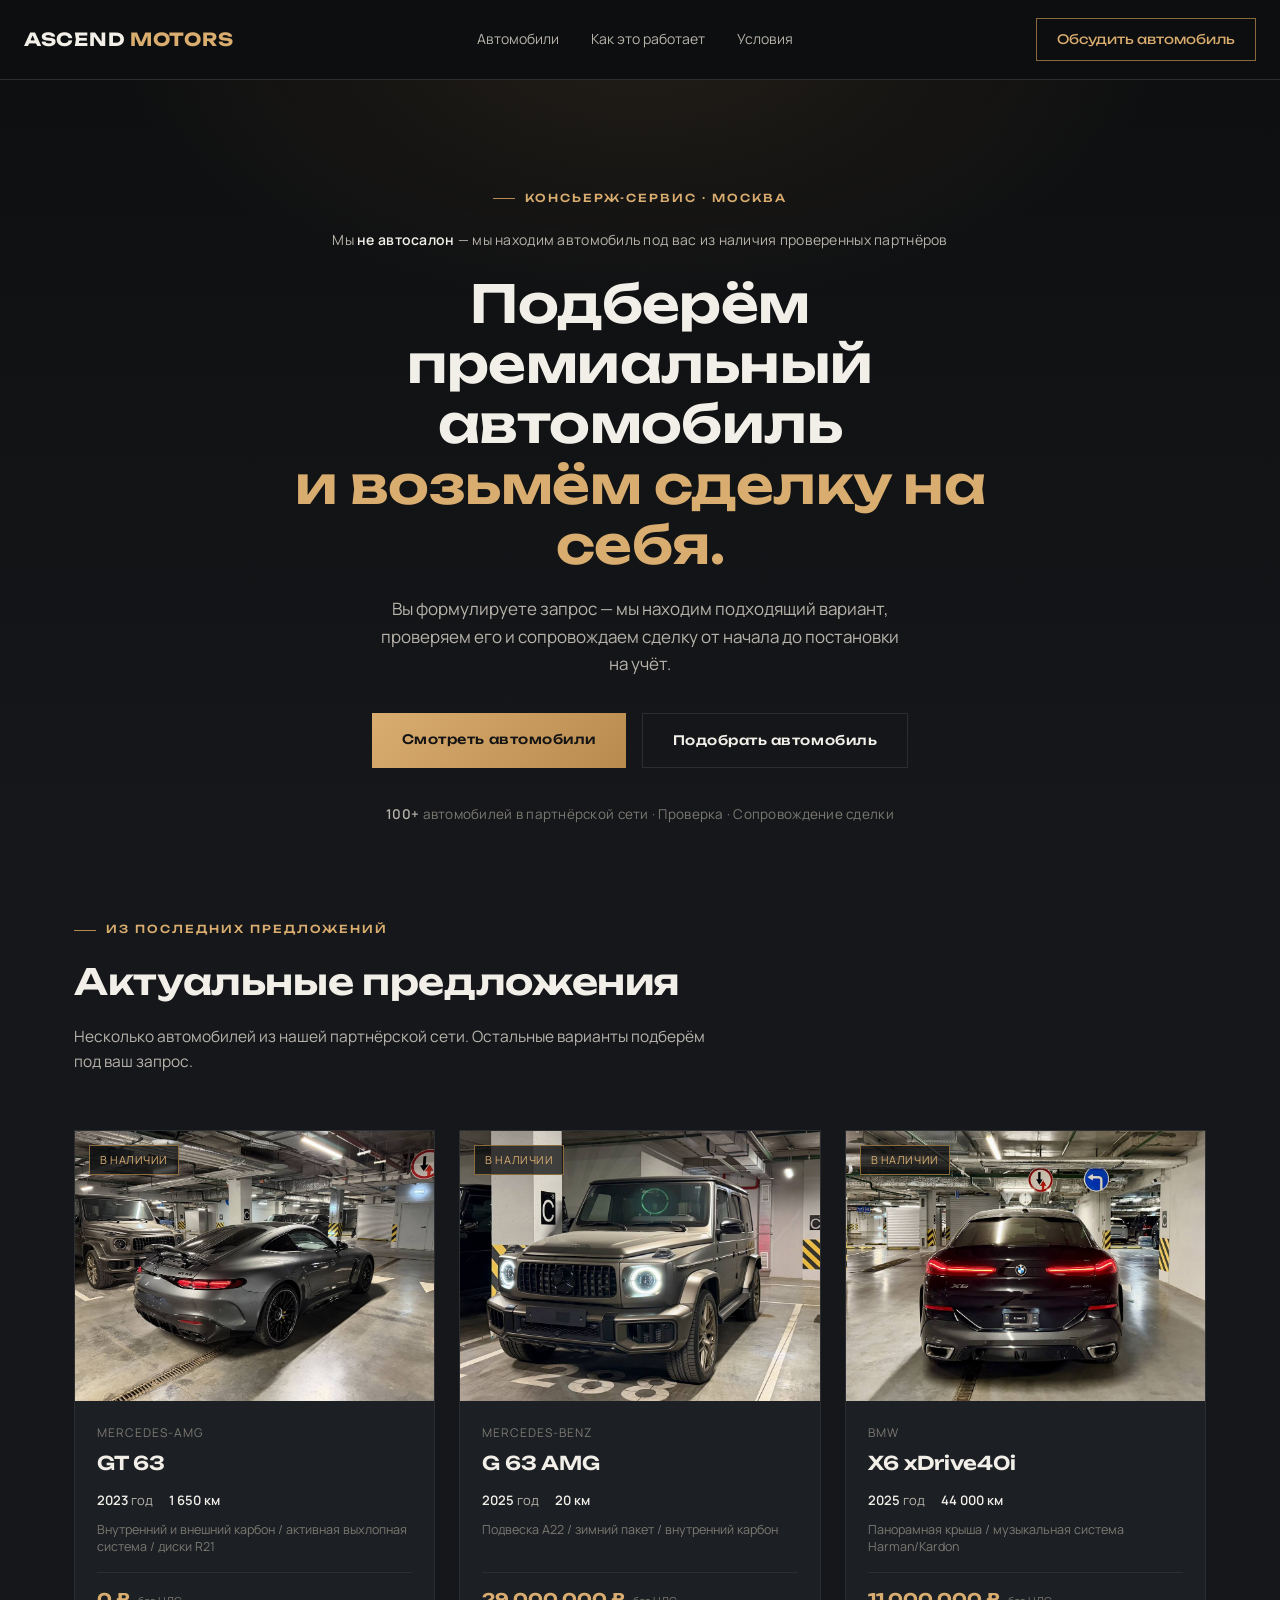
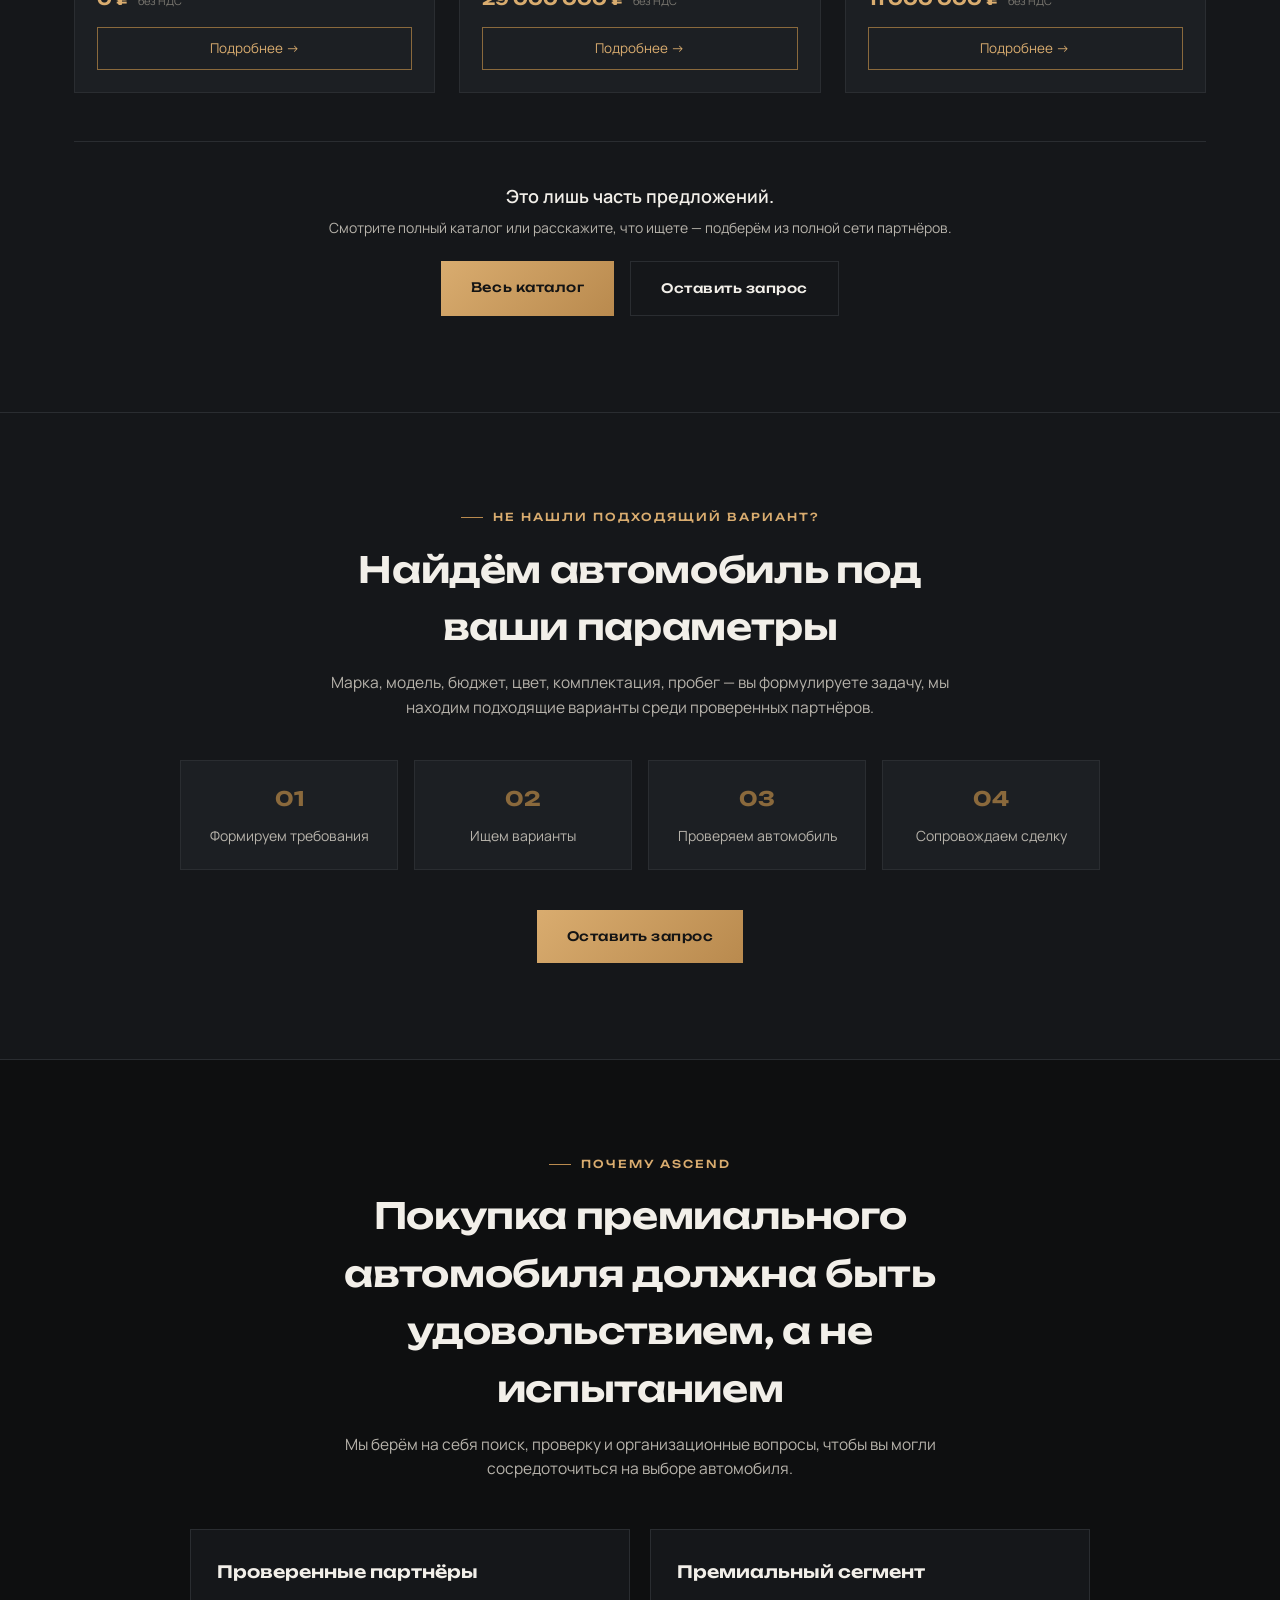
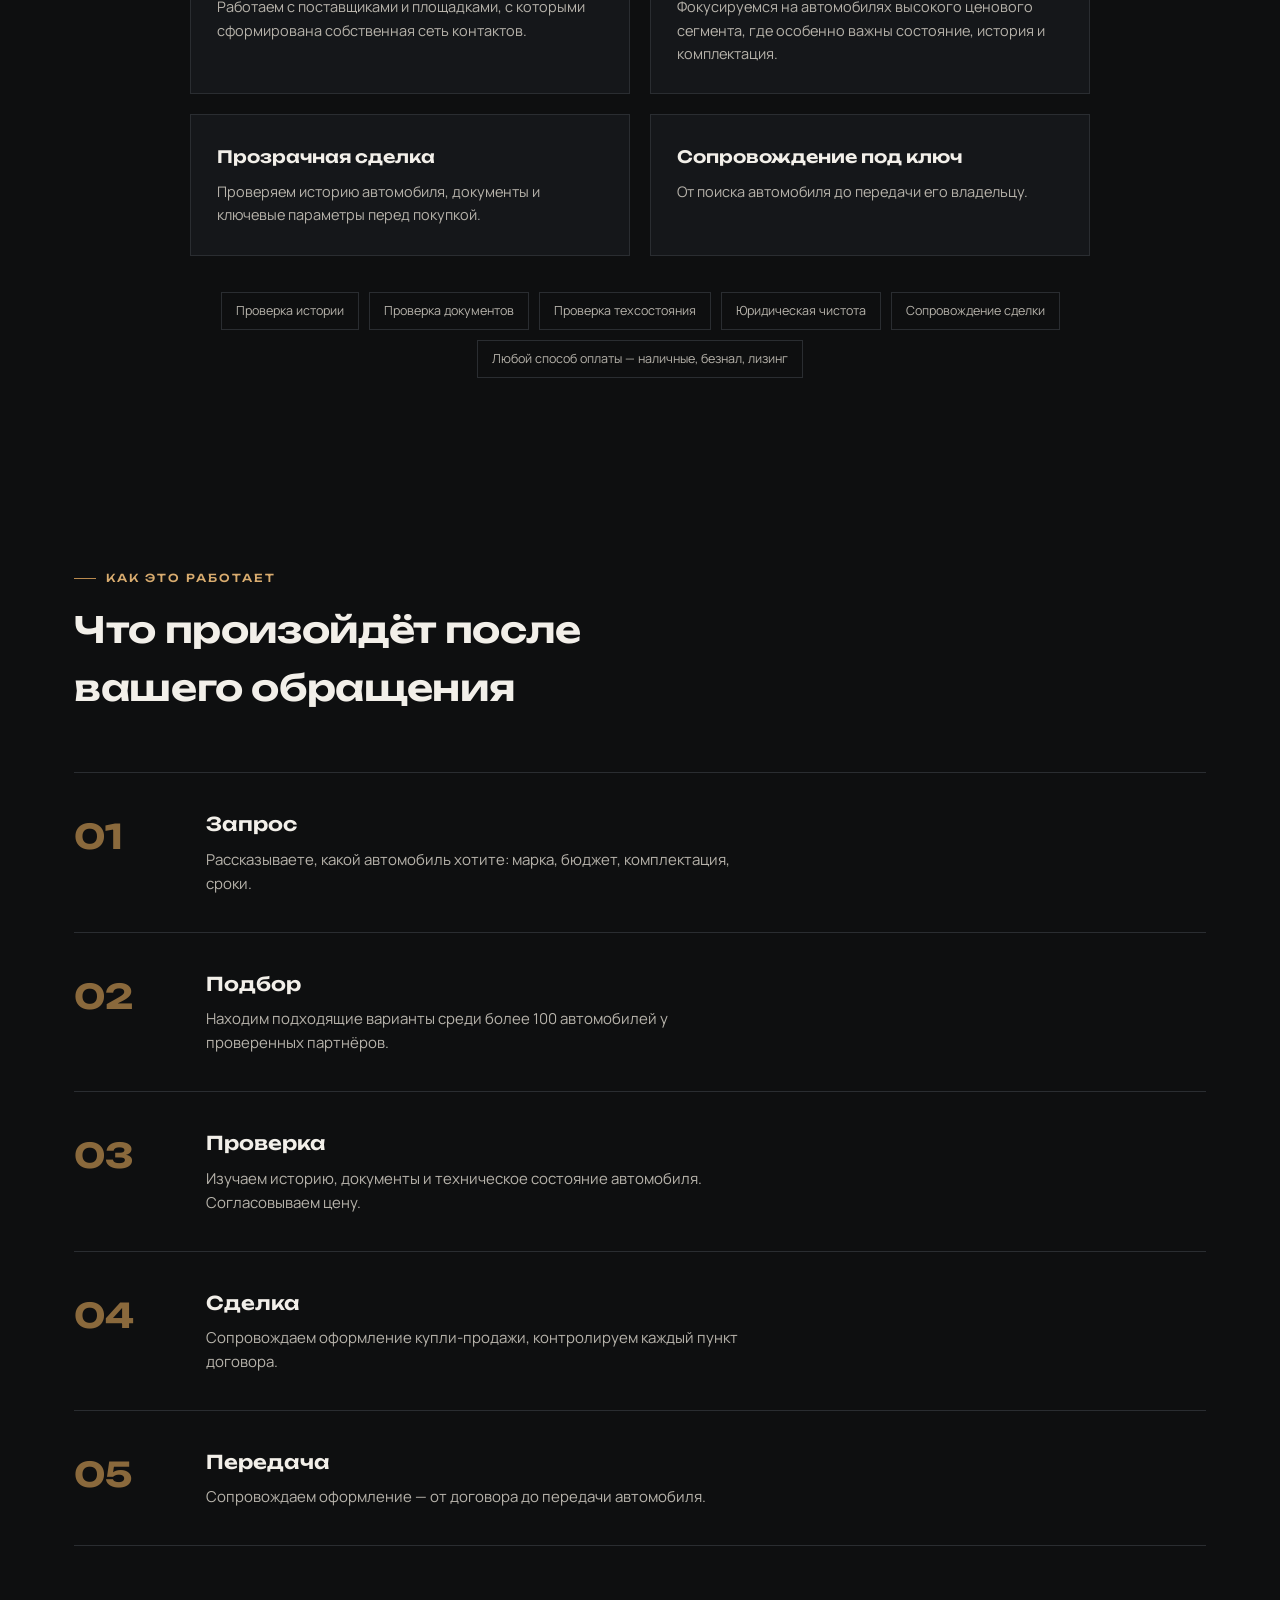
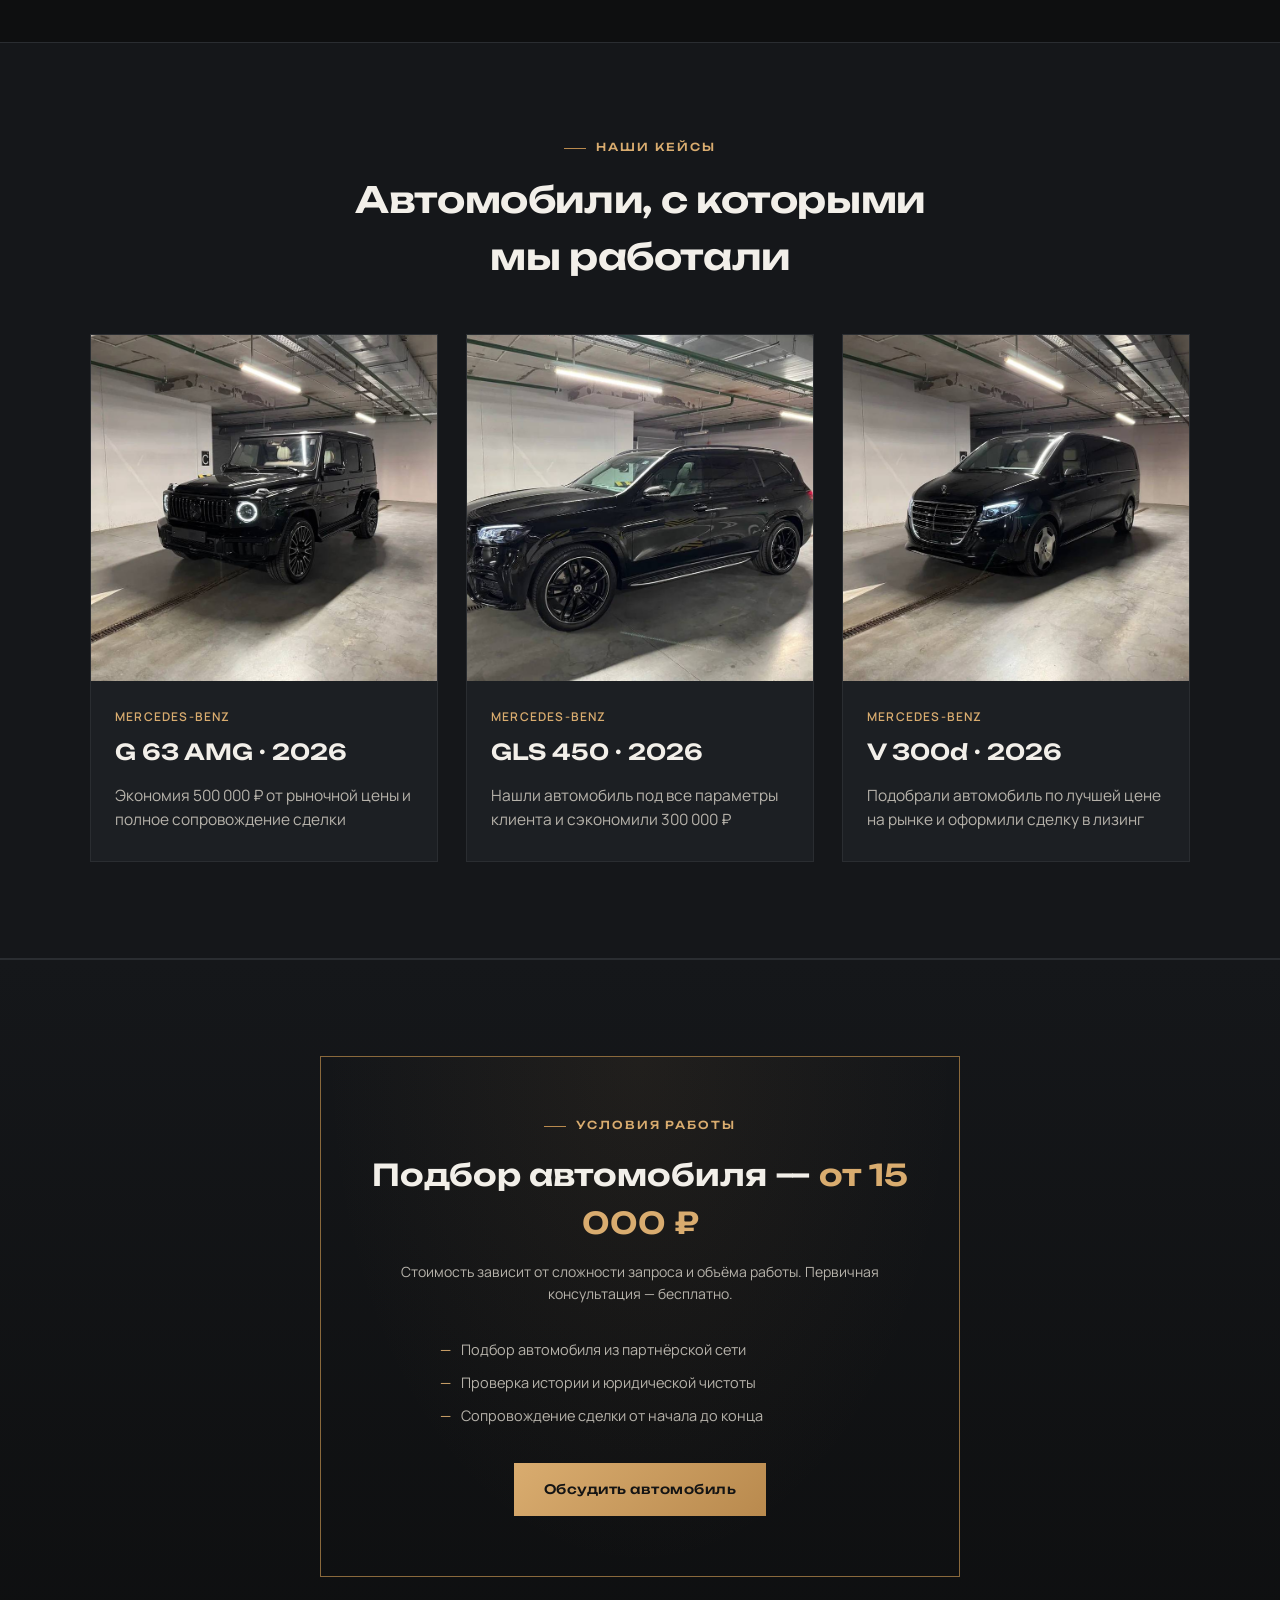
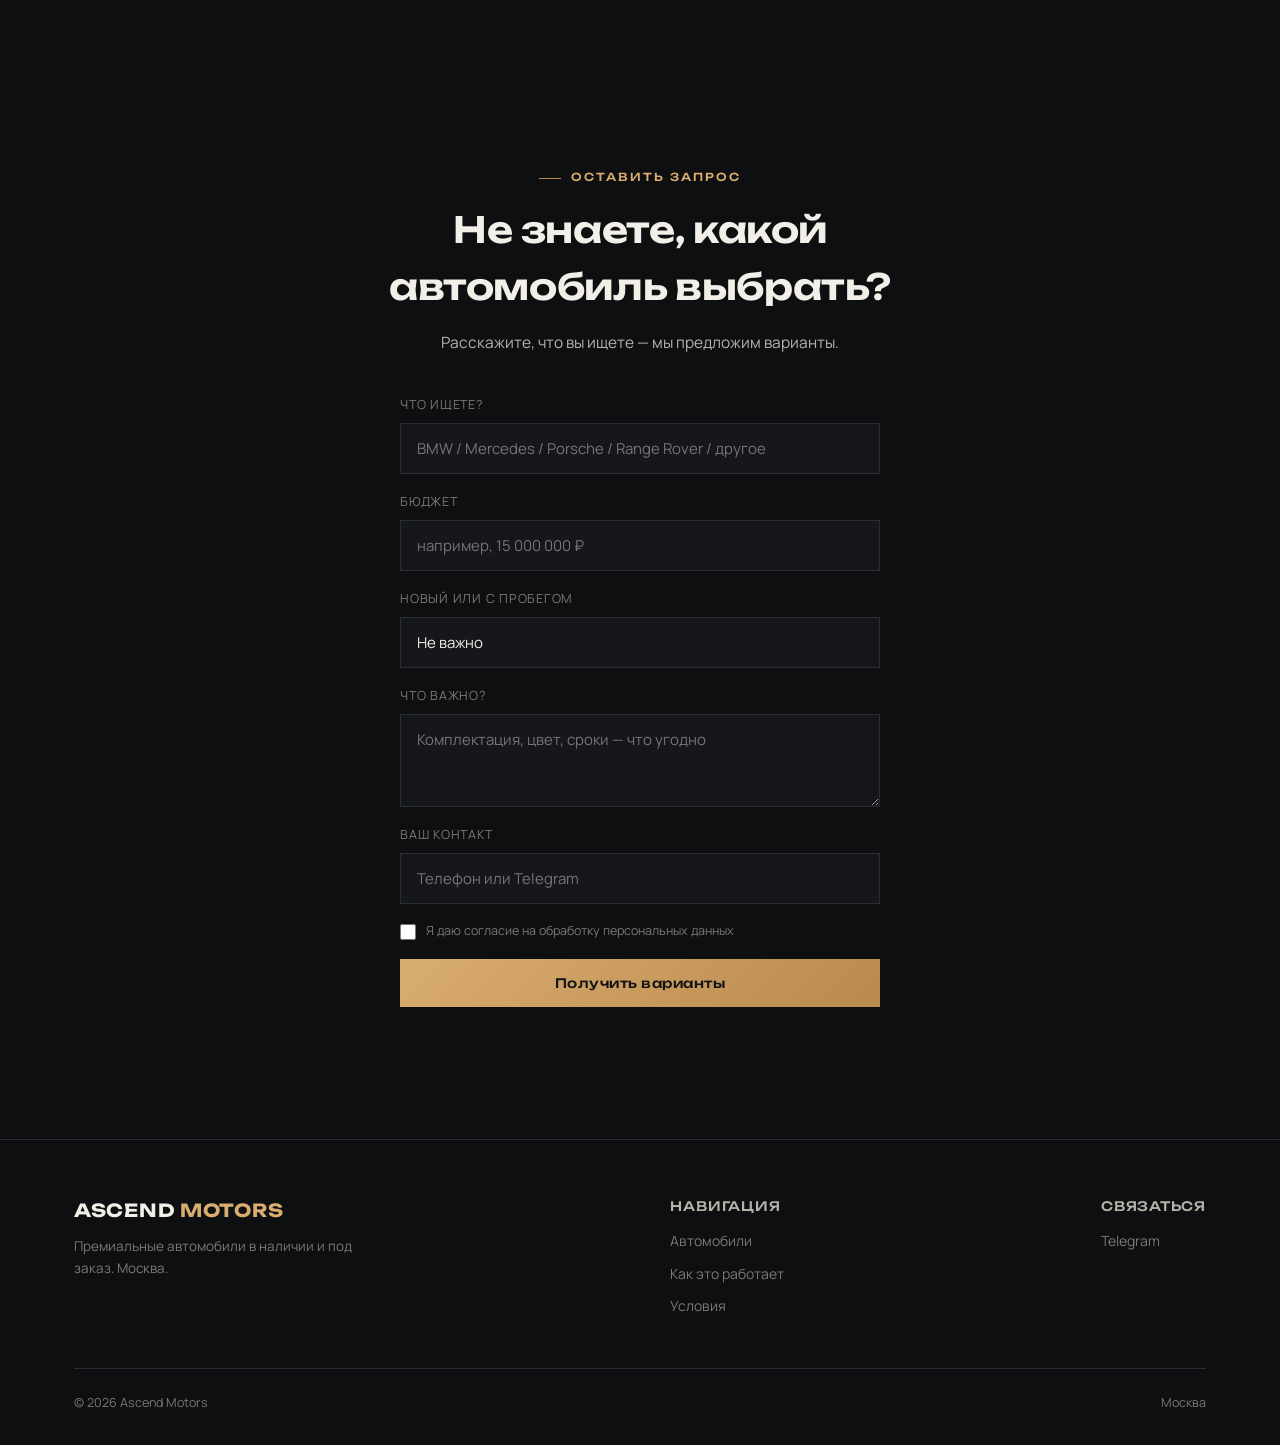
==== commit 8e896a0f: "Add files via upload" ====
--- a/index.html
+++ b/index.html
@@ -6,490 +6,7 @@
 <title>Ascend Motors — Премиальные автомобили в наличии и под заказ</title>
 <link rel="preconnect" href="https://fonts.googleapis.com">
 <link href="https://fonts.googleapis.com/css2?family=Unbounded:wght@400;500;600;700;800&family=Manrope:wght@400;500;600;700&display=swap" rel="stylesheet">
-<style>
-  :root{
-    --bg-0:#0e0f10;
-    --bg-1:#15171a;
-    --bg-2:#1c1f23;
-    --line:#2a2d31;
-    --text-0:#f2efe9;
-    --text-1:#b7b3ab;
-    --text-2:#7c7972;
-    --bronze:#b98a4e;
-    --bronze-light:#d9ac6f;
-    --bronze-dim:#8a693c;
-    --radius:2px;
-  }
-  *{margin:0;padding:0;box-sizing:border-box;}
-  html{scroll-behavior:smooth;overflow-x:hidden;}
-  body{
-    background:var(--bg-0);
-    color:var(--text-0);
-    font-family:'Manrope',sans-serif;
-    font-size:16px;
-    line-height:1.6;
-    -webkit-font-smoothing:antialiased;
-    overflow-x:hidden;
-    max-width:100vw;
-  }
-  h1,h2,h3,.eyebrow,.logo,.btn,.stat-num{
-    font-family:'Unbounded',sans-serif;
-  }
-  a{color:inherit;text-decoration:none;}
-  img{max-width:100%;display:block;}
-  .wrap{max-width:1180px;margin:0 auto;padding:0 24px;}
-  .eyebrow{
-    font-size:11px;
-    letter-spacing:.18em;
-    text-transform:uppercase;
-    color:var(--bronze-light);
-    font-weight:500;
-    display:flex;
-    align-items:center;
-    gap:10px;
-  }
-  .eyebrow::before{
-    content:'';
-    width:22px;height:1px;
-    background:var(--bronze);
-    display:inline-block;
-  }
-
-  /* HEADER */
-  header{
-    position:sticky;top:0;z-index:50;
-    background:rgba(14,15,16,.85);
-    backdrop-filter:blur(10px);
-    border-bottom:1px solid var(--line);
-  }
-  .nav{
-    display:flex;align-items:center;justify-content:space-between;
-    padding:18px 24px;
-  }
-  .logo{
-    font-size:18px;font-weight:700;letter-spacing:.04em;
-  }
-  .logo span{color:var(--bronze-light);}
-  .nav-links{
-    display:flex;gap:32px;
-    font-size:14px;
-    color:var(--text-1);
-  }
-  .nav-links a:hover{color:var(--text-0);}
-  .nav-cta{
-    border:1px solid var(--bronze-dim);
-    padding:10px 20px;
-    font-size:13px;
-    font-family:'Unbounded',sans-serif;
-    color:var(--bronze-light);
-    transition:.2s;
-  }
-  .nav-cta:hover{background:var(--bronze);color:#0e0f10;border-color:var(--bronze);}
-  .nav-toggle{display:none;}
-
-  /* HERO */
-  .hero{
-    position:relative;
-    padding:110px 24px 0;
-    overflow:hidden;
-    background:
-      radial-gradient(ellipse 900px 500px at 50% -10%, rgba(185,138,78,.12), transparent 60%),
-      linear-gradient(180deg,var(--bg-0),var(--bg-1));
-  }
-  .hero-grid{
-    position:relative;
-    max-width:760px;margin:0 auto;
-    text-align:center;
-    display:flex;
-    flex-direction:column;
-    align-items:center;
-  }
-  .hero .eyebrow{justify-content:center;}
-  .hero h1{
-    font-size:clamp(32px,4.6vw,52px);
-    line-height:1.16;
-    font-weight:600;
-    letter-spacing:-.01em;
-    margin:22px 0 20px;
-  }
-  .hero h1 em{
-    font-style:normal;
-    color:var(--bronze-light);
-  }
-  .hero p{
-    color:var(--text-1);
-    font-size:17px;
-    max-width:520px;
-    margin:0 auto 36px;
-  }
-  .hero-cta-row{display:flex;gap:16px;flex-wrap:wrap;justify-content:center;}
-  .btn{
-    display:inline-block;
-    padding:16px 30px;
-    font-size:13px;
-    letter-spacing:.04em;
-    font-weight:500;
-  }
-  .btn-primary{
-    background:linear-gradient(135deg,var(--bronze-light),var(--bronze));
-    color:#141414;
-  }
-  .btn-primary:hover{filter:brightness(1.08);}
-  .btn-ghost{
-    border:1px solid var(--line);
-    color:var(--text-0);
-  }
-  .btn-ghost:hover{border-color:var(--bronze-dim);}
-
-  .hero-tagline{
-    margin-top:36px;
-    font-size:13.5px;
-    color:var(--text-2);
-    letter-spacing:.02em;
-  }
-  .hero-tagline b{color:var(--text-1);font-weight:600;}
-  .hero-service-tag{
-    margin-top:22px;
-    font-size:14px;
-    color:var(--text-1);
-    letter-spacing:.02em;
-  }
-  .hero-service-tag b{color:var(--text-0);font-weight:600;}
-
-  /* SECTION SHARED */
-  section{padding:96px 24px;}
-  .section-head{
-    max-width:640px;
-    margin-bottom:56px;
-  }
-  .section-head h2{
-    font-size:clamp(26px,3vw,36px);
-    font-weight:600;
-    margin-top:14px;
-    letter-spacing:-.01em;
-  }
-  .section-head p{color:var(--text-1);margin-top:14px;font-size:15.5px;}
-
-  /* CONCIERGE (FIND FOR ME) */
-  .concierge{background:var(--bg-1);border-top:1px solid var(--line);border-bottom:1px solid var(--line);}
-  .mini-steps{
-    display:grid;
-    grid-template-columns:repeat(4, minmax(0,1fr));
-    gap:16px;
-    max-width:920px;margin:0 auto;
-  }
-  .mini-step{
-    background:var(--bg-2);
-    border:1px solid var(--line);
-    padding:22px 18px;
-    text-align:center;
-    font-size:14px;
-    color:var(--text-1);
-  }
-  .mini-step span{
-    display:block;
-    font-family:'Unbounded',sans-serif;
-    color:var(--bronze-dim);
-    font-size:20px;
-    font-weight:700;
-    margin-bottom:10px;
-  }
-
-  /* WHY ASCEND */
-  .why-grid{
-    display:grid;
-    grid-template-columns:repeat(2, minmax(0,1fr));
-    gap:20px;
-    max-width:900px;margin:0 auto;
-  }
-  .why-card{
-    background:var(--bg-1);
-    border:1px solid var(--line);
-    padding:28px 26px;
-  }
-  .why-card h3{font-size:17px;font-weight:600;margin-bottom:10px;}
-  .why-card p{color:var(--text-1);font-size:14.5px;}
-  .trust-chips{
-    display:flex;flex-wrap:wrap;
-    justify-content:center;
-    gap:10px;
-    max-width:900px;margin:36px auto 0;
-  }
-  .trust-chips span{
-    border:1px solid var(--line);
-    color:var(--text-1);
-    font-size:12.5px;
-    padding:8px 14px;
-  }
-
-  /* LISTINGS */
-  .listings{background:var(--bg-1);}
-  .listing-grid{
-    display:grid;
-    grid-template-columns:repeat(3, minmax(0,1fr));
-    gap:24px;
-  }
-  .car-card{
-    background:var(--bg-2);
-    border:1px solid var(--line);
-    min-width:0;
-    display:flex;
-    flex-direction:column;
-  }
-  .car-photo{
-    width:100%;
-    aspect-ratio:4/3;
-    background-size:cover;
-    background-position:center;
-    position:relative;
-  }
-  .car-photo .tag{
-    position:absolute;top:14px;left:14px;
-    font-size:11px;letter-spacing:.05em;text-transform:uppercase;
-    background:rgba(14,15,16,.75);
-    border:1px solid var(--bronze-dim);
-    color:var(--bronze-light);
-    padding:5px 10px;
-  }
-  .car-body{padding:22px;flex:1;display:flex;flex-direction:column;}
-  .car-body .make{color:var(--text-2);font-size:12px;text-transform:uppercase;letter-spacing:.08em;}
-  .car-body h3{font-size:19px;margin:6px 0 12px;font-family:'Unbounded',sans-serif;font-weight:600;}
-  .car-specs{
-    display:flex;gap:16px;
-    color:var(--text-1);font-size:13px;
-    margin-bottom:16px;
-    flex-wrap:wrap;
-  }
-  .car-specs span b{color:var(--text-0);font-weight:600;}
-  .car-trim{
-    color:var(--text-2);
-    font-size:12.5px;
-    margin-top:-6px;
-    margin-bottom:16px;
-    line-height:1.4;
-  }
-  .car-meta{
-    display:flex;
-    flex-direction:column;
-    gap:14px;
-    border-top:1px solid var(--line);
-    padding-top:14px;
-    margin-top:auto;
-  }
-  .car-price-group{
-    display:flex;
-    flex-direction:column;
-    gap:6px;
-  }
-  .car-price{
-    font-size:16px;color:var(--bronze-light);font-weight:700;font-family:'Unbounded',sans-serif;
-    display:flex;align-items:baseline;gap:8px;flex-wrap:wrap;
-  }
-  .car-price .vat-note{
-    font-size:11px;color:var(--text-2);font-weight:400;
-    font-family:'Manrope',sans-serif;
-  }
-  .car-link{
-    font-size:13.5px;
-    color:var(--bronze-light);
-    text-align:center;
-    border:1px solid var(--bronze-dim);
-    padding:10px 14px;
-    display:block;
-  }
-  .listings-cta{
-    text-align:center;margin-top:48px;
-    padding-top:40px;
-    border-top:1px solid var(--line);
-  }
-  .listings-cta p{margin:0;font-size:18px;font-weight:600;color:var(--text-0);}
-  .listings-cta .listings-cta-sub{
-    font-size:14px;font-weight:400;color:var(--text-1);
-    margin-top:6px;margin-bottom:22px;
-  }
-
-  /* CONTACT FORM */
-  .lead-form{
-    max-width:480px;margin:0 auto;
-    display:flex;flex-direction:column;gap:18px;
-  }
-  .form-row{display:flex;flex-direction:column;gap:8px;}
-  .form-row label{
-    font-size:12.5px;color:var(--text-2);
-    text-transform:uppercase;letter-spacing:.06em;
-  }
-  .form-row input,.form-row textarea,.form-row select{
-    background:var(--bg-1);
-    border:1px solid var(--line);
-    color:var(--text-0);
-    padding:14px 16px;
-    font-family:'Manrope',sans-serif;
-    font-size:15px;
-    resize:vertical;
-  }
-  .form-row select{appearance:none;}
-  .form-row input:focus,.form-row textarea:focus,.form-row select:focus{
-    outline:none;border-color:var(--bronze-dim);
-  }
-  .lead-form button{border:none;cursor:pointer;font-family:'Unbounded',sans-serif;}
-  .lead-form button:disabled{opacity:.6;cursor:default;}
-  .lead-status{font-size:13.5px;text-align:center;min-height:18px;}
-  .lead-status.success{color:var(--bronze-light);}
-  .lead-status.error{color:#d97a6f;}
-
-  /* PROCESS */
-  .process-list{border-top:1px solid var(--line);}
-  .process-item{
-    display:grid;
-    grid-template-columns:100px 1fr;
-    gap:32px;
-    padding:36px 0;
-    border-bottom:1px solid var(--line);
-    align-items:start;
-  }
-  .process-item .step-num{
-    font-family:'Unbounded',sans-serif;
-    font-size:34px;
-    color:var(--bronze-dim);
-    font-weight:700;
-  }
-  .process-item h3{font-size:19px;font-weight:600;margin-bottom:8px;}
-  .process-item p{color:var(--text-1);font-size:15px;max-width:560px;}
-
-  /* CASES */
-  .cases{background:var(--bg-1);border-top:1px solid var(--line);border-bottom:1px solid var(--line);}
-  .case-grid{
-    display:grid;
-    grid-template-columns:repeat(3, minmax(0,1fr));
-    gap:28px;
-    max-width:1100px;
-    margin:0 auto;
-  }
-  .case-card{
-    background:var(--bg-2);
-    border:1px solid var(--line);
-    min-width:0;
-  }
-  .case-photo{
-    width:100%;
-    aspect-ratio:1/1;
-    background-size:cover;
-    background-position:center;
-  }
-  .case-body{padding:26px 24px 30px;}
-  .case-body .case-make{color:var(--bronze-light);font-size:12px;text-transform:uppercase;letter-spacing:.1em;font-weight:600;}
-  .case-body h3{font-size:22px;margin:8px 0 14px;font-family:'Unbounded',sans-serif;font-weight:600;}
-  .case-body .case-note{color:var(--text-1);font-size:15.5px;line-height:1.55;}
-
-  /* PRICE */
-  .price-section{
-    background:linear-gradient(180deg,var(--bg-1),var(--bg-0));
-    border-top:1px solid var(--line);
-  }
-  .price-box{
-    max-width:640px;margin:0 auto;
-    text-align:center;
-    border:1px solid var(--bronze-dim);
-    padding:60px 40px;
-    background:radial-gradient(ellipse at 50% 0%, rgba(185,138,78,.08), transparent 70%);
-  }
-  .price-box .amount{
-    font-family:'Unbounded',sans-serif;
-    font-size:56px;
-    font-weight:700;
-    color:var(--bronze-light);
-    margin:18px 0 8px;
-  }
-  .price-box .amount sup{font-size:22px;margin-left:6px;}
-  .price-heading{
-    font-family:'Unbounded',sans-serif;
-    font-size:clamp(22px,3vw,30px);
-    font-weight:600;
-    color:var(--text-0);
-    margin:16px 0 14px;
-  }
-  .price-heading span{color:var(--bronze-light);}
-  .price-note{color:var(--text-1);font-size:14px;margin-bottom:32px;}
-  .price-list{
-    display:flex;flex-direction:column;gap:10px;
-    text-align:left;
-    max-width:400px;margin:0 auto 36px;
-  }
-  .price-list li{
-    list-style:none;
-    display:flex;gap:10px;
-    color:var(--text-1);font-size:14.5px;
-  }
-  .price-list li::before{content:'—';color:var(--bronze-light);}
-
-  /* FOOTER */
-  footer{
-    border-top:1px solid var(--line);
-    padding:56px 24px 32px;
-    background:var(--bg-0);
-  }
-  .footer-grid{
-    display:flex;justify-content:space-between;flex-wrap:wrap;gap:32px;
-    margin-bottom:40px;
-  }
-  .footer-brand .logo{margin-bottom:12px;}
-  .footer-brand p{color:var(--text-2);font-size:13.5px;max-width:280px;}
-  .footer-col h4{font-size:13px;color:var(--text-1);text-transform:uppercase;letter-spacing:.06em;margin-bottom:14px;font-family:'Unbounded',sans-serif;font-weight:500;}
-  .footer-col a{display:block;color:var(--text-2);font-size:14px;margin-bottom:10px;}
-  .footer-col a:hover{color:var(--bronze-light);}
-  .footer-bottom{
-    border-top:1px solid var(--line);
-    padding-top:24px;
-    color:var(--text-2);
-    font-size:12.5px;
-    display:flex;justify-content:space-between;flex-wrap:wrap;gap:10px;
-  }
-
-  @media(max-width:920px){
-    section{padding:64px 20px;}
-    .wrap{padding:0 20px;}
-    .hero{padding:88px 20px 0;}
-    .section-head{margin-bottom:40px;}
-
-    .nav{padding:14px 16px;}
-    .nav-links{display:none;}
-    .nav-cta{padding:9px 16px;font-size:12px;}
-    .logo{font-size:15px;}
-
-    .hero-tagline{margin-top:32px;font-size:12.5px;}
-
-    .value-list{grid-template-columns:1fr;}
-    .value-list li{padding:18px;font-size:14px;}
-    .mini-steps{grid-template-columns:repeat(2, minmax(0,1fr));}
-    .why-grid{grid-template-columns:1fr;}
-    .case-grid{grid-template-columns:1fr;gap:22px;}
-    .case-body{padding:22px 20px 26px;}
-    .case-body h3{font-size:20px;}
-
-    .listing-grid{grid-template-columns:1fr;}
-    .car-specs{gap:12px;font-size:12.5px;}
-
-    .process-item{grid-template-columns:44px 1fr;gap:18px;padding:28px 0;}
-    .process-item .step-num{font-size:26px;}
-    .process-item h3{font-size:17px;}
-    .process-item p{font-size:14px;}
-
-    .price-box{padding:40px 22px;}
-    .price-heading{font-size:24px;}
-
-    .footer-grid{flex-direction:column;gap:28px;}
-  }
-
-  @media(max-width:420px){
-    .hero h1{font-size:28px;}
-    .hero-tagline{font-size:12px;}
-    .hero-service-tag{font-size:13px;}
-    .hero p{font-size:15.5px;}
-    .btn{padding:14px 22px;font-size:12.5px;}
-    .price-box .amount{font-size:36px;}
-    .price-heading{font-size:21px;}
-  }
-</style>
+<link rel="stylesheet" href="styles.css">
 </head>
 <body>
 
@@ -497,11 +14,11 @@
   <div class="nav">
     <a href="#top" class="logo">ASCEND <span>MOTORS</span></a>
     <nav class="nav-links">
-      <a href="#listings">Автомобили</a>
+      <a href="catalog.html">Автомобили</a>
       <a href="#process">Как это работает</a>
       <a href="#price">Условия</a>
     </nav>
-    <a href="#contact" class="nav-cta">Обсудить автомобиль</a>
+    <a href="#contact" class="nav-cta"><span class="nav-cta-full">Обсудить автомобиль</span><span class="nav-cta-short">Написать</span></a>
   </div>
 </header>
 
@@ -513,7 +30,7 @@
     <h1>Подберём премиальный автомобиль<br><em>и возьмём сделку на себя.</em></h1>
     <p>Вы формулируете запрос — мы находим подходящий вариант, проверяем его и сопровождаем сделку от начала до постановки на учёт.</p>
     <div class="hero-cta-row">
-      <a href="#listings" class="btn btn-primary">Смотреть автомобили</a>
+      <a href="catalog.html" class="btn btn-primary">Смотреть автомобили</a>
       <a href="#request" class="btn btn-ghost">Подобрать автомобиль</a>
     </div>
     <div class="hero-tagline">
@@ -535,8 +52,11 @@
     </div>
     <div class="listings-cta">
       <p>Это лишь часть предложений.</p>
-      <p class="listings-cta-sub">Расскажите, что ищете — подберём из полной сети партнёров.</p>
-      <a href="#request" class="btn btn-ghost">Оставить запрос</a>
+      <p class="listings-cta-sub">Смотрите полный каталог или расскажите, что ищете — подберём из полной сети партнёров.</p>
+      <div class="hero-cta-row" style="justify-content:center;">
+        <a href="catalog.html" class="btn btn-primary">Весь каталог</a>
+        <a href="#request" class="btn btn-ghost">Оставить запрос</a>
+      </div>
     </div>
   </div>
 </section>
@@ -709,6 +229,10 @@
         <label>Ваш контакт</label>
         <input type="text" name="contact" required placeholder="Телефон или Telegram">
       </div>
+      <label class="consent-row">
+        <input type="checkbox" name="consent" required>
+        <span>Я даю согласие на обработку персональных данных</span>
+      </label>
       <button type="submit" class="btn btn-primary" id="lead-submit" style="width:100%;">Получить варианты</button>
       <p id="lead-status" class="lead-status"></p>
     </form>
@@ -725,13 +249,13 @@
       </div>
       <div class="footer-col">
         <h4>Навигация</h4>
-        <a href="#listings">Автомобили</a>
+        <a href="catalog.html">Автомобили</a>
         <a href="#process">Как это работает</a>
         <a href="#price">Условия</a>
       </div>
       <div class="footer-col">
         <h4>Связаться</h4>
-        <a href="https://t.me/ВАШ_ЮЗЕРНЕЙМ" target="_blank" rel="noopener">Telegram</a>
+        <a href="https://t.me/assscend" target="_blank" rel="noopener">Telegram</a>
       </div>
     </div>
     <div class="footer-bottom">
--- a/styles.css
+++ b/styles.css
@@ -0,0 +1,619 @@
+:root{
+    --bg-0:#0e0f10;
+    --bg-1:#15171a;
+    --bg-2:#1c1f23;
+    --line:#2a2d31;
+    --text-0:#f2efe9;
+    --text-1:#b7b3ab;
+    --text-2:#7c7972;
+    --bronze:#b98a4e;
+    --bronze-light:#d9ac6f;
+    --bronze-dim:#8a693c;
+    --radius:2px;
+  }
+  *{margin:0;padding:0;box-sizing:border-box;}
+  html{scroll-behavior:smooth;overflow-x:hidden;}
+  body{
+    background:var(--bg-0);
+    color:var(--text-0);
+    font-family:'Manrope',sans-serif;
+    font-size:16px;
+    line-height:1.6;
+    -webkit-font-smoothing:antialiased;
+    overflow-x:hidden;
+    max-width:100vw;
+  }
+  h1,h2,h3,.eyebrow,.logo,.btn,.stat-num{
+    font-family:'Unbounded',sans-serif;
+  }
+  a{color:inherit;text-decoration:none;}
+  img{max-width:100%;display:block;}
+  .wrap{max-width:1180px;margin:0 auto;padding:0 24px;}
+  .eyebrow{
+    font-size:11px;
+    letter-spacing:.18em;
+    text-transform:uppercase;
+    color:var(--bronze-light);
+    font-weight:500;
+    display:flex;
+    align-items:center;
+    gap:10px;
+  }
+  .eyebrow::before{
+    content:'';
+    width:22px;height:1px;
+    background:var(--bronze);
+    display:inline-block;
+  }
+
+  /* HEADER */
+  header{
+    position:sticky;top:0;z-index:50;
+    background:rgba(14,15,16,.85);
+    backdrop-filter:blur(10px);
+    border-bottom:1px solid var(--line);
+  }
+  .nav{
+    display:flex;align-items:center;justify-content:space-between;
+    padding:18px 24px;
+  }
+  .logo{
+    font-size:18px;font-weight:700;letter-spacing:.04em;
+    flex:none;
+    white-space:nowrap;
+  }
+  .logo span{color:var(--bronze-light);}
+  .nav-links{
+    display:flex;gap:32px;
+    font-size:14px;
+    color:var(--text-1);
+  }
+  .nav-links a:hover{color:var(--text-0);}
+  .nav-cta{
+    border:1px solid var(--bronze-dim);
+    padding:10px 20px;
+    font-size:13px;
+    font-family:'Unbounded',sans-serif;
+    color:var(--bronze-light);
+    transition:.2s;
+    white-space:nowrap;
+    flex:none;
+  }
+  .nav-cta:hover{background:var(--bronze);color:#0e0f10;border-color:var(--bronze);}
+  .nav-cta-short{display:none;}
+  .nav-toggle{display:none;}
+
+  /* HERO */
+  .hero{
+    position:relative;
+    padding:110px 24px 0;
+    overflow:hidden;
+    background:
+      radial-gradient(ellipse 900px 500px at 50% -10%, rgba(185,138,78,.12), transparent 60%),
+      linear-gradient(180deg,var(--bg-0),var(--bg-1));
+  }
+  .hero-grid{
+    position:relative;
+    max-width:760px;margin:0 auto;
+    text-align:center;
+    display:flex;
+    flex-direction:column;
+    align-items:center;
+  }
+  .hero .eyebrow{justify-content:center;}
+  .hero h1{
+    font-size:clamp(32px,4.6vw,52px);
+    line-height:1.16;
+    font-weight:600;
+    letter-spacing:-.01em;
+    margin:22px 0 20px;
+  }
+  .hero h1 em{
+    font-style:normal;
+    color:var(--bronze-light);
+  }
+  .hero p{
+    color:var(--text-1);
+    font-size:17px;
+    max-width:520px;
+    margin:0 auto 36px;
+  }
+  .hero-cta-row{display:flex;gap:16px;flex-wrap:wrap;justify-content:center;}
+  .btn{
+    display:inline-block;
+    padding:16px 30px;
+    font-size:13px;
+    letter-spacing:.04em;
+    font-weight:500;
+  }
+  .btn-primary{
+    background:linear-gradient(135deg,var(--bronze-light),var(--bronze));
+    color:#141414;
+  }
+  .btn-primary:hover{filter:brightness(1.08);}
+  .btn-ghost{
+    border:1px solid var(--line);
+    color:var(--text-0);
+  }
+  .btn-ghost:hover{border-color:var(--bronze-dim);}
+
+  .hero-tagline{
+    margin-top:36px;
+    font-size:13.5px;
+    color:var(--text-2);
+    letter-spacing:.02em;
+  }
+  .hero-tagline b{color:var(--text-1);font-weight:600;}
+  .hero-service-tag{
+    margin-top:22px;
+    font-size:14px;
+    color:var(--text-1);
+    letter-spacing:.02em;
+  }
+  .hero-service-tag b{color:var(--text-0);font-weight:600;}
+
+  /* SECTION SHARED */
+  section{padding:96px 24px;}
+  .section-head{
+    max-width:640px;
+    margin-bottom:56px;
+  }
+  .section-head h2{
+    font-size:clamp(26px,3vw,36px);
+    font-weight:600;
+    margin-top:14px;
+    letter-spacing:-.01em;
+  }
+  .section-head p{color:var(--text-1);margin-top:14px;font-size:15.5px;}
+
+  /* CONCIERGE (FIND FOR ME) */
+  .concierge{background:var(--bg-1);border-top:1px solid var(--line);border-bottom:1px solid var(--line);}
+  .mini-steps{
+    display:grid;
+    grid-template-columns:repeat(4, minmax(0,1fr));
+    gap:16px;
+    max-width:920px;margin:0 auto;
+  }
+  .mini-step{
+    background:var(--bg-2);
+    border:1px solid var(--line);
+    padding:22px 18px;
+    text-align:center;
+    font-size:14px;
+    color:var(--text-1);
+  }
+  .mini-step span{
+    display:block;
+    font-family:'Unbounded',sans-serif;
+    color:var(--bronze-dim);
+    font-size:20px;
+    font-weight:700;
+    margin-bottom:10px;
+  }
+
+  /* WHY ASCEND */
+  .why-grid{
+    display:grid;
+    grid-template-columns:repeat(2, minmax(0,1fr));
+    gap:20px;
+    max-width:900px;margin:0 auto;
+  }
+  .why-card{
+    background:var(--bg-1);
+    border:1px solid var(--line);
+    padding:28px 26px;
+  }
+  .why-card h3{font-size:17px;font-weight:600;margin-bottom:10px;}
+  .why-card p{color:var(--text-1);font-size:14.5px;}
+  .trust-chips{
+    display:flex;flex-wrap:wrap;
+    justify-content:center;
+    gap:10px;
+    max-width:900px;margin:36px auto 0;
+  }
+  .trust-chips span{
+    border:1px solid var(--line);
+    color:var(--text-1);
+    font-size:12.5px;
+    padding:8px 14px;
+  }
+
+  /* LISTINGS */
+  .listings{background:var(--bg-1);}
+  .listing-grid{
+    display:grid;
+    grid-template-columns:repeat(3, minmax(0,1fr));
+    gap:24px;
+  }
+  .car-card{
+    background:var(--bg-2);
+    border:1px solid var(--line);
+    min-width:0;
+    display:flex;
+    flex-direction:column;
+  }
+  .car-photo{
+    width:100%;
+    aspect-ratio:4/3;
+    background-size:cover;
+    background-position:center;
+    position:relative;
+  }
+  .car-photo .tag{
+    position:absolute;top:14px;left:14px;
+    font-size:11px;letter-spacing:.05em;text-transform:uppercase;
+    background:rgba(14,15,16,.75);
+    border:1px solid var(--bronze-dim);
+    color:var(--bronze-light);
+    padding:5px 10px;
+  }
+  .car-body{padding:22px;flex:1;display:flex;flex-direction:column;}
+  .car-body .make{color:var(--text-2);font-size:12px;text-transform:uppercase;letter-spacing:.08em;}
+  .car-body h3{font-size:19px;margin:6px 0 12px;font-family:'Unbounded',sans-serif;font-weight:600;}
+  .car-specs{
+    display:flex;gap:16px;
+    color:var(--text-1);font-size:13px;
+    margin-bottom:16px;
+    flex-wrap:wrap;
+  }
+  .car-specs span b{color:var(--text-0);font-weight:600;}
+  .car-trim{
+    color:var(--text-2);
+    font-size:12.5px;
+    margin-top:-6px;
+    margin-bottom:16px;
+    line-height:1.4;
+  }
+  .car-meta{
+    display:flex;
+    flex-direction:column;
+    gap:14px;
+    border-top:1px solid var(--line);
+    padding-top:14px;
+    margin-top:auto;
+  }
+  .car-price-group{
+    display:flex;
+    flex-direction:column;
+    gap:6px;
+  }
+  .car-price{
+    font-size:16px;color:var(--bronze-light);font-weight:700;font-family:'Unbounded',sans-serif;
+    display:flex;align-items:baseline;gap:8px;flex-wrap:wrap;
+  }
+  .car-price .vat-note{
+    font-size:11px;color:var(--text-2);font-weight:400;
+    font-family:'Manrope',sans-serif;
+  }
+  .car-link{
+    font-size:13.5px;
+    color:var(--bronze-light);
+    text-align:center;
+    border:1px solid var(--bronze-dim);
+    padding:10px 14px;
+    display:block;
+  }
+  .listings-cta{
+    text-align:center;margin-top:48px;
+    padding-top:40px;
+    border-top:1px solid var(--line);
+  }
+  .listings-cta p{margin:0;font-size:18px;font-weight:600;color:var(--text-0);}
+  .listings-cta .listings-cta-sub{
+    font-size:14px;font-weight:400;color:var(--text-1);
+    margin-top:6px;margin-bottom:22px;
+  }
+
+  /* CONTACT FORM */
+  .lead-form{
+    max-width:480px;margin:0 auto;
+    display:flex;flex-direction:column;gap:18px;
+  }
+  .form-row{display:flex;flex-direction:column;gap:8px;}
+  .form-row label{
+    font-size:12.5px;color:var(--text-2);
+    text-transform:uppercase;letter-spacing:.06em;
+  }
+  .form-row input,.form-row textarea,.form-row select{
+    background:var(--bg-1);
+    border:1px solid var(--line);
+    color:var(--text-0);
+    padding:14px 16px;
+    font-family:'Manrope',sans-serif;
+    font-size:15px;
+    resize:vertical;
+  }
+  .form-row select{appearance:none;}
+  .form-row input:focus,.form-row textarea:focus,.form-row select:focus{
+    outline:none;border-color:var(--bronze-dim);
+  }
+  .lead-form button{border:none;cursor:pointer;font-family:'Unbounded',sans-serif;}
+  .lead-form button:disabled{opacity:.6;cursor:default;}
+  .lead-status{font-size:13.5px;text-align:center;min-height:18px;}
+  .lead-status.success{color:var(--bronze-light);}
+  .lead-status.error{color:#d97a6f;}
+
+  /* PROCESS */
+  .process-list{border-top:1px solid var(--line);}
+  .process-item{
+    display:grid;
+    grid-template-columns:100px 1fr;
+    gap:32px;
+    padding:36px 0;
+    border-bottom:1px solid var(--line);
+    align-items:start;
+  }
+  .process-item .step-num{
+    font-family:'Unbounded',sans-serif;
+    font-size:34px;
+    color:var(--bronze-dim);
+    font-weight:700;
+  }
+  .process-item h3{font-size:19px;font-weight:600;margin-bottom:8px;}
+  .process-item p{color:var(--text-1);font-size:15px;max-width:560px;}
+
+  /* CASES */
+  .cases{background:var(--bg-1);border-top:1px solid var(--line);border-bottom:1px solid var(--line);}
+  .case-grid{
+    display:grid;
+    grid-template-columns:repeat(3, minmax(0,1fr));
+    gap:28px;
+    max-width:1100px;
+    margin:0 auto;
+  }
+  .case-card{
+    background:var(--bg-2);
+    border:1px solid var(--line);
+    min-width:0;
+  }
+  .case-photo{
+    width:100%;
+    aspect-ratio:1/1;
+    background-size:cover;
+    background-position:center;
+  }
+  .case-body{padding:26px 24px 30px;}
+  .case-body .case-make{color:var(--bronze-light);font-size:12px;text-transform:uppercase;letter-spacing:.1em;font-weight:600;}
+  .case-body h3{font-size:22px;margin:8px 0 14px;font-family:'Unbounded',sans-serif;font-weight:600;}
+  .case-body .case-note{color:var(--text-1);font-size:15.5px;line-height:1.55;}
+
+  /* PRICE */
+  .price-section{
+    background:linear-gradient(180deg,var(--bg-1),var(--bg-0));
+    border-top:1px solid var(--line);
+  }
+  .price-box{
+    max-width:640px;margin:0 auto;
+    text-align:center;
+    border:1px solid var(--bronze-dim);
+    padding:60px 40px;
+    background:radial-gradient(ellipse at 50% 0%, rgba(185,138,78,.08), transparent 70%);
+  }
+  .price-box .amount{
+    font-family:'Unbounded',sans-serif;
+    font-size:56px;
+    font-weight:700;
+    color:var(--bronze-light);
+    margin:18px 0 8px;
+  }
+  .price-box .amount sup{font-size:22px;margin-left:6px;}
+  .price-heading{
+    font-family:'Unbounded',sans-serif;
+    font-size:clamp(22px,3vw,30px);
+    font-weight:600;
+    color:var(--text-0);
+    margin:16px 0 14px;
+  }
+  .price-heading span{color:var(--bronze-light);}
+  .price-note{color:var(--text-1);font-size:14px;margin-bottom:32px;}
+  .price-list{
+    display:flex;flex-direction:column;gap:10px;
+    text-align:left;
+    max-width:400px;margin:0 auto 36px;
+  }
+  .price-list li{
+    list-style:none;
+    display:flex;gap:10px;
+    color:var(--text-1);font-size:14.5px;
+  }
+  .price-list li::before{content:'—';color:var(--bronze-light);}
+
+  /* FOOTER */
+  footer{
+    border-top:1px solid var(--line);
+    padding:56px 24px 32px;
+    background:var(--bg-0);
+  }
+  .footer-grid{
+    display:flex;justify-content:space-between;flex-wrap:wrap;gap:32px;
+    margin-bottom:40px;
+  }
+  .footer-brand .logo{margin-bottom:12px;}
+  .footer-brand p{color:var(--text-2);font-size:13.5px;max-width:280px;}
+  .footer-col h4{font-size:13px;color:var(--text-1);text-transform:uppercase;letter-spacing:.06em;margin-bottom:14px;font-family:'Unbounded',sans-serif;font-weight:500;}
+  .footer-col a{display:block;color:var(--text-2);font-size:14px;margin-bottom:10px;}
+  .footer-col a:hover{color:var(--bronze-light);}
+  .footer-bottom{
+    border-top:1px solid var(--line);
+    padding-top:24px;
+    color:var(--text-2);
+    font-size:12.5px;
+    display:flex;justify-content:space-between;flex-wrap:wrap;gap:10px;
+  }
+
+  @media(max-width:920px){
+    section{padding:64px 20px;}
+    .wrap{padding:0 20px;}
+    .hero{padding:88px 20px 0;}
+    .section-head{margin-bottom:40px;}
+
+    .nav{padding:14px 16px;}
+    .nav-links{display:none;}
+    .nav-cta{padding:9px 16px;font-size:12px;}
+    .nav-cta-full{display:none;}
+    .nav-cta-short{display:inline;}
+    .logo{font-size:15px;}
+
+    .hero-tagline{margin-top:32px;font-size:12.5px;}
+
+    .value-list{grid-template-columns:1fr;}
+    .value-list li{padding:18px;font-size:14px;}
+    .mini-steps{grid-template-columns:repeat(2, minmax(0,1fr));}
+    .why-grid{grid-template-columns:1fr;}
+    .case-grid{grid-template-columns:1fr;gap:22px;}
+    .case-body{padding:22px 20px 26px;}
+    .case-body h3{font-size:20px;}
+
+    .listing-grid{grid-template-columns:1fr;}
+    .car-specs{gap:12px;font-size:12.5px;}
+
+    .process-item{grid-template-columns:44px 1fr;gap:18px;padding:28px 0;}
+    .process-item .step-num{font-size:26px;}
+    .process-item h3{font-size:17px;}
+    .process-item p{font-size:14px;}
+
+    .price-box{padding:40px 22px;}
+    .price-heading{font-size:24px;}
+
+    .footer-grid{flex-direction:column;gap:28px;}
+  }
+
+  @media(max-width:420px){
+    .hero h1{font-size:28px;}
+    .hero-tagline{font-size:12px;}
+    .hero-service-tag{font-size:13px;}
+    .hero p{font-size:15.5px;}
+    .btn{padding:14px 22px;font-size:12.5px;}
+    .price-box .amount{font-size:36px;}
+    .price-heading{font-size:21px;}
+  }
+
+/* ===== CATALOG PAGE ===== */
+.catalog-hero{
+  padding:140px 24px 40px;
+  background:
+    radial-gradient(ellipse 900px 500px at 50% -10%, rgba(185,138,78,.12), transparent 60%),
+    linear-gradient(180deg,var(--bg-0),var(--bg-1));
+  text-align:center;
+}
+.catalog-hero .eyebrow{justify-content:center;}
+.catalog-hero h1{
+  font-size:clamp(28px,4vw,42px);
+  font-weight:600;
+  margin-top:14px;
+  letter-spacing:-.01em;
+}
+.catalog-hero p{color:var(--text-1);font-size:15.5px;margin-top:14px;max-width:560px;margin-left:auto;margin-right:auto;}
+.catalog-grid-section{padding:56px 24px 100px;}
+.catalog-grid{
+  display:grid;
+  grid-template-columns:repeat(3, minmax(0,1fr));
+  gap:24px;
+  max-width:1180px;margin:0 auto;
+}
+.catalog-empty{
+  text-align:center;color:var(--text-2);font-size:15px;padding:60px 20px;
+}
+
+/* ===== CAR DETAIL PAGE ===== */
+.car-detail-hero{padding:120px 24px 0;}
+.car-breadcrumb{
+  max-width:1000px;margin:0 auto 24px;
+  font-size:13px;color:var(--text-2);
+}
+.car-breadcrumb a{color:var(--text-1);}
+.car-breadcrumb a:hover{color:var(--bronze-light);}
+.car-detail-wrap{
+  max-width:1000px;margin:0 auto;
+  padding:0 0 80px;
+}
+.car-gallery{
+  margin-bottom:36px;
+}
+.car-gallery-main{
+  width:100%;
+  aspect-ratio:16/10;
+  background-size:cover;
+  background-position:center;
+  background-color:var(--bg-2);
+  border:1px solid var(--line);
+  margin-bottom:12px;
+}
+.car-gallery-thumbs{
+  display:grid;
+  grid-template-columns:repeat(5, minmax(0,1fr));
+  gap:10px;
+}
+.car-gallery-thumbs button{
+  padding:0;border:1px solid var(--line);background:none;cursor:pointer;
+  aspect-ratio:4/3;
+  background-size:cover;background-position:center;background-color:var(--bg-2);
+  transition:.15s;
+}
+.car-gallery-thumbs button.active{border-color:var(--bronze-light);}
+.car-detail-head{
+  display:flex;justify-content:space-between;align-items:flex-start;
+  flex-wrap:wrap;gap:20px;
+  margin-bottom:28px;
+  padding-bottom:28px;
+  border-bottom:1px solid var(--line);
+}
+.car-detail-head .make{color:var(--text-2);font-size:13px;text-transform:uppercase;letter-spacing:.08em;}
+.car-detail-head h1{font-size:clamp(26px,3.4vw,36px);margin:6px 0 0;font-weight:600;}
+.car-detail-price-group{display:flex;flex-direction:column;gap:6px;align-items:flex-end;text-align:right;}
+.car-detail-price{font-size:24px;color:var(--bronze-light);font-weight:700;font-family:'Unbounded',sans-serif;display:flex;align-items:baseline;gap:8px;}
+.car-detail-price .vat-note{font-size:12px;color:var(--text-2);font-weight:400;font-family:'Manrope',sans-serif;}
+.car-detail-specs{
+  display:grid;
+  grid-template-columns:repeat(auto-fit, minmax(140px,1fr));
+  gap:20px;
+  margin-bottom:32px;
+}
+.car-detail-specs div{border:1px solid var(--line);padding:16px 18px;}
+.car-detail-specs .spec-label{font-size:11px;color:var(--text-2);text-transform:uppercase;letter-spacing:.06em;margin-bottom:6px;}
+.car-detail-specs .spec-value{font-size:16px;color:var(--text-0);font-weight:600;font-family:'Unbounded',sans-serif;}
+.car-detail-description{
+  color:var(--text-1);font-size:15.5px;line-height:1.7;
+  margin-bottom:40px;
+  white-space:pre-line;
+}
+.car-detail-cta{text-align:center;padding:36px 24px;background:var(--bg-1);border:1px solid var(--line);}
+.car-detail-cta p{color:var(--text-1);font-size:14.5px;margin-bottom:20px;}
+.car-not-found{text-align:center;padding:80px 24px;}
+.car-not-found h1{font-size:24px;margin-bottom:14px;}
+.car-not-found p{color:var(--text-1);margin-bottom:24px;}
+
+/* ===== CONSENT CHECKBOX ===== */
+.consent-row{
+  display:flex;align-items:flex-start;gap:10px;
+  font-size:12.5px;color:var(--text-2);line-height:1.5;
+}
+.consent-row input[type="checkbox"]{
+  flex:none;
+  width:16px;height:16px;margin-top:2px;
+  accent-color:var(--bronze-light);
+}
+.consent-row a{color:var(--bronze-light);text-decoration:underline;}
+
+/* ===== LEGAL / PRIVACY PAGE ===== */
+.legal-hero{padding:140px 24px 40px;text-align:center;}
+.legal-hero .eyebrow{justify-content:center;}
+.legal-hero h1{font-size:clamp(26px,3.6vw,38px);font-weight:600;margin-top:14px;}
+.legal-body{max-width:760px;margin:0 auto;padding:0 24px 100px;}
+.legal-body h2{font-size:19px;font-weight:600;margin:36px 0 14px;font-family:'Unbounded',sans-serif;}
+.legal-body h2:first-child{margin-top:0;}
+.legal-body p{color:var(--text-1);font-size:15px;line-height:1.75;margin-bottom:14px;}
+.legal-body ul{color:var(--text-1);font-size:15px;line-height:1.75;margin:0 0 14px 20px;}
+.legal-body li{margin-bottom:6px;}
+.legal-body .legal-updated{color:var(--text-2);font-size:13px;margin-bottom:40px;}
+
+@media(max-width:920px){
+  .catalog-grid{grid-template-columns:1fr;}
+  .catalog-hero{padding:100px 20px 30px;}
+  .car-detail-hero{padding:90px 20px 0;}
+  .car-gallery-thumbs{grid-template-columns:repeat(5, minmax(0,1fr));gap:6px;}
+  .car-detail-head{flex-direction:column;}
+  .car-detail-price-group{align-items:flex-start;text-align:left;}
+  .car-detail-specs{grid-template-columns:repeat(2, minmax(0,1fr));}
+  .legal-hero{padding:100px 20px 30px;}
+}
